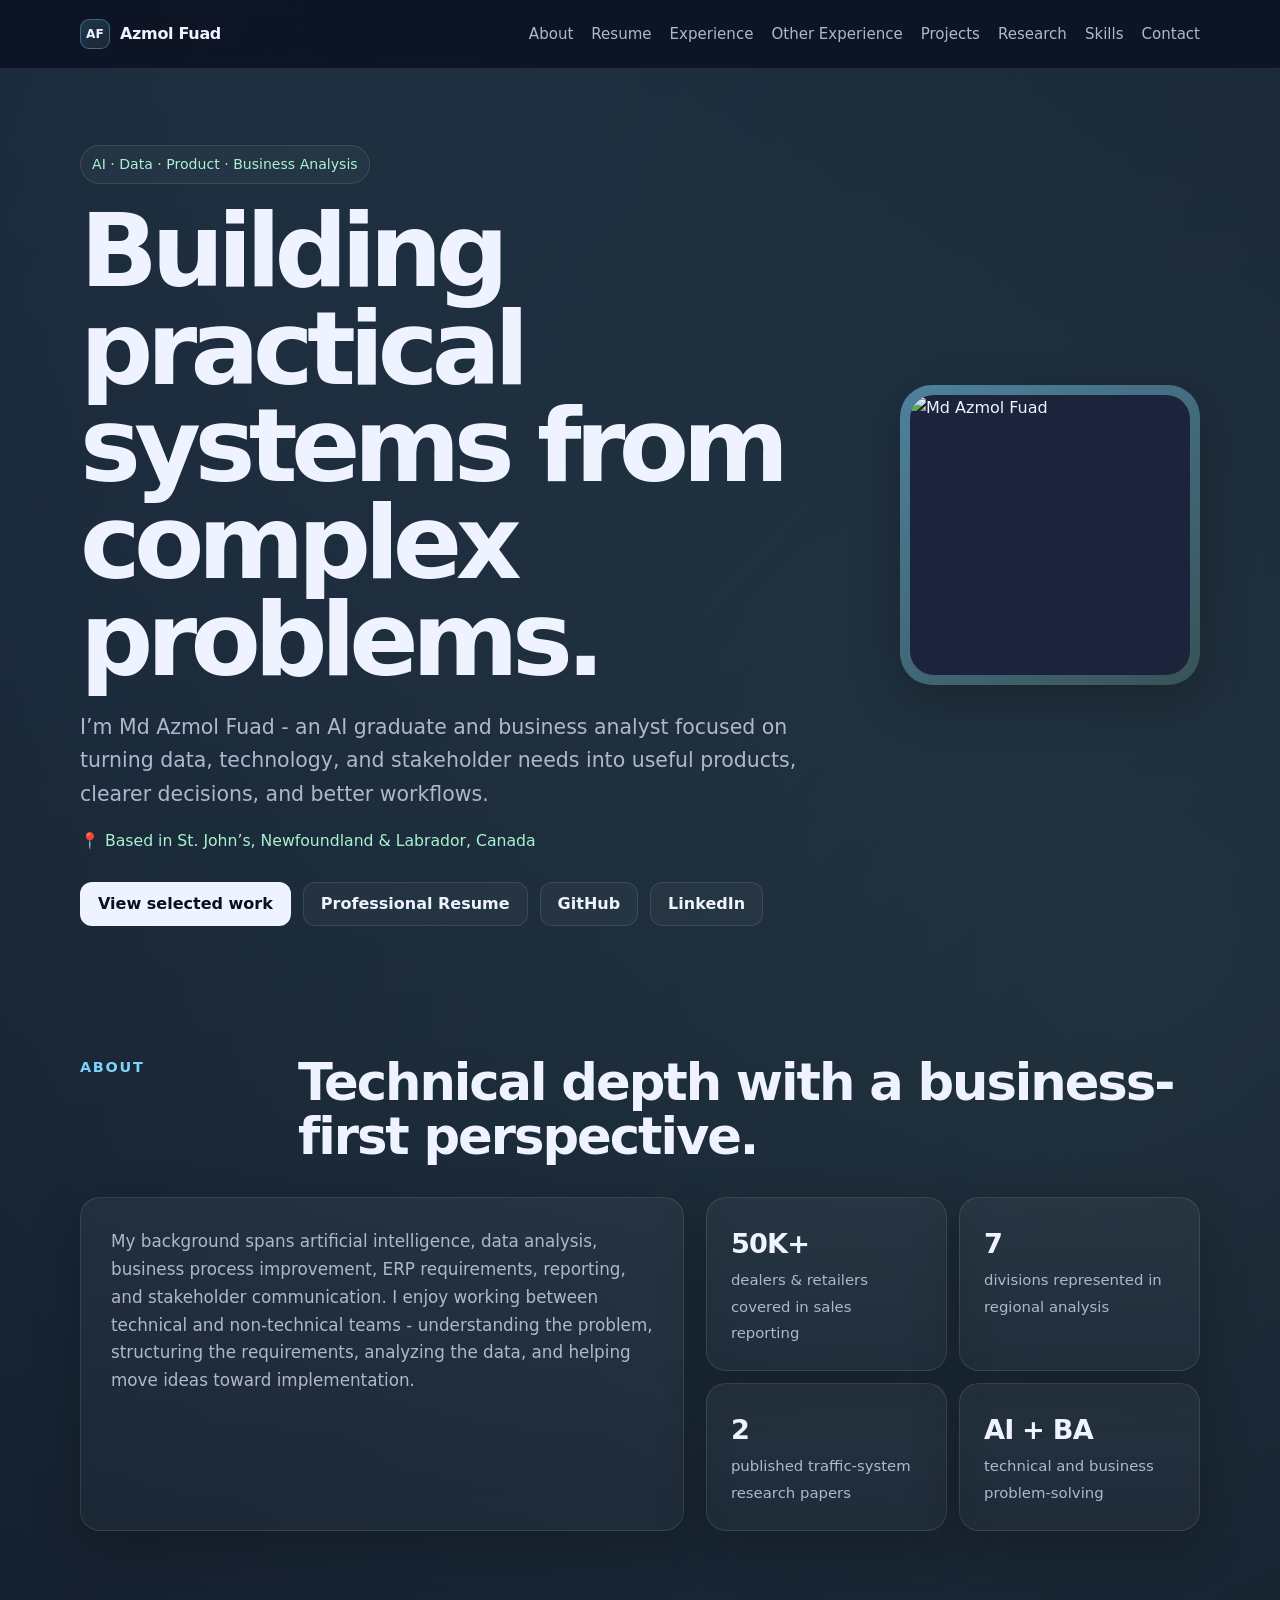
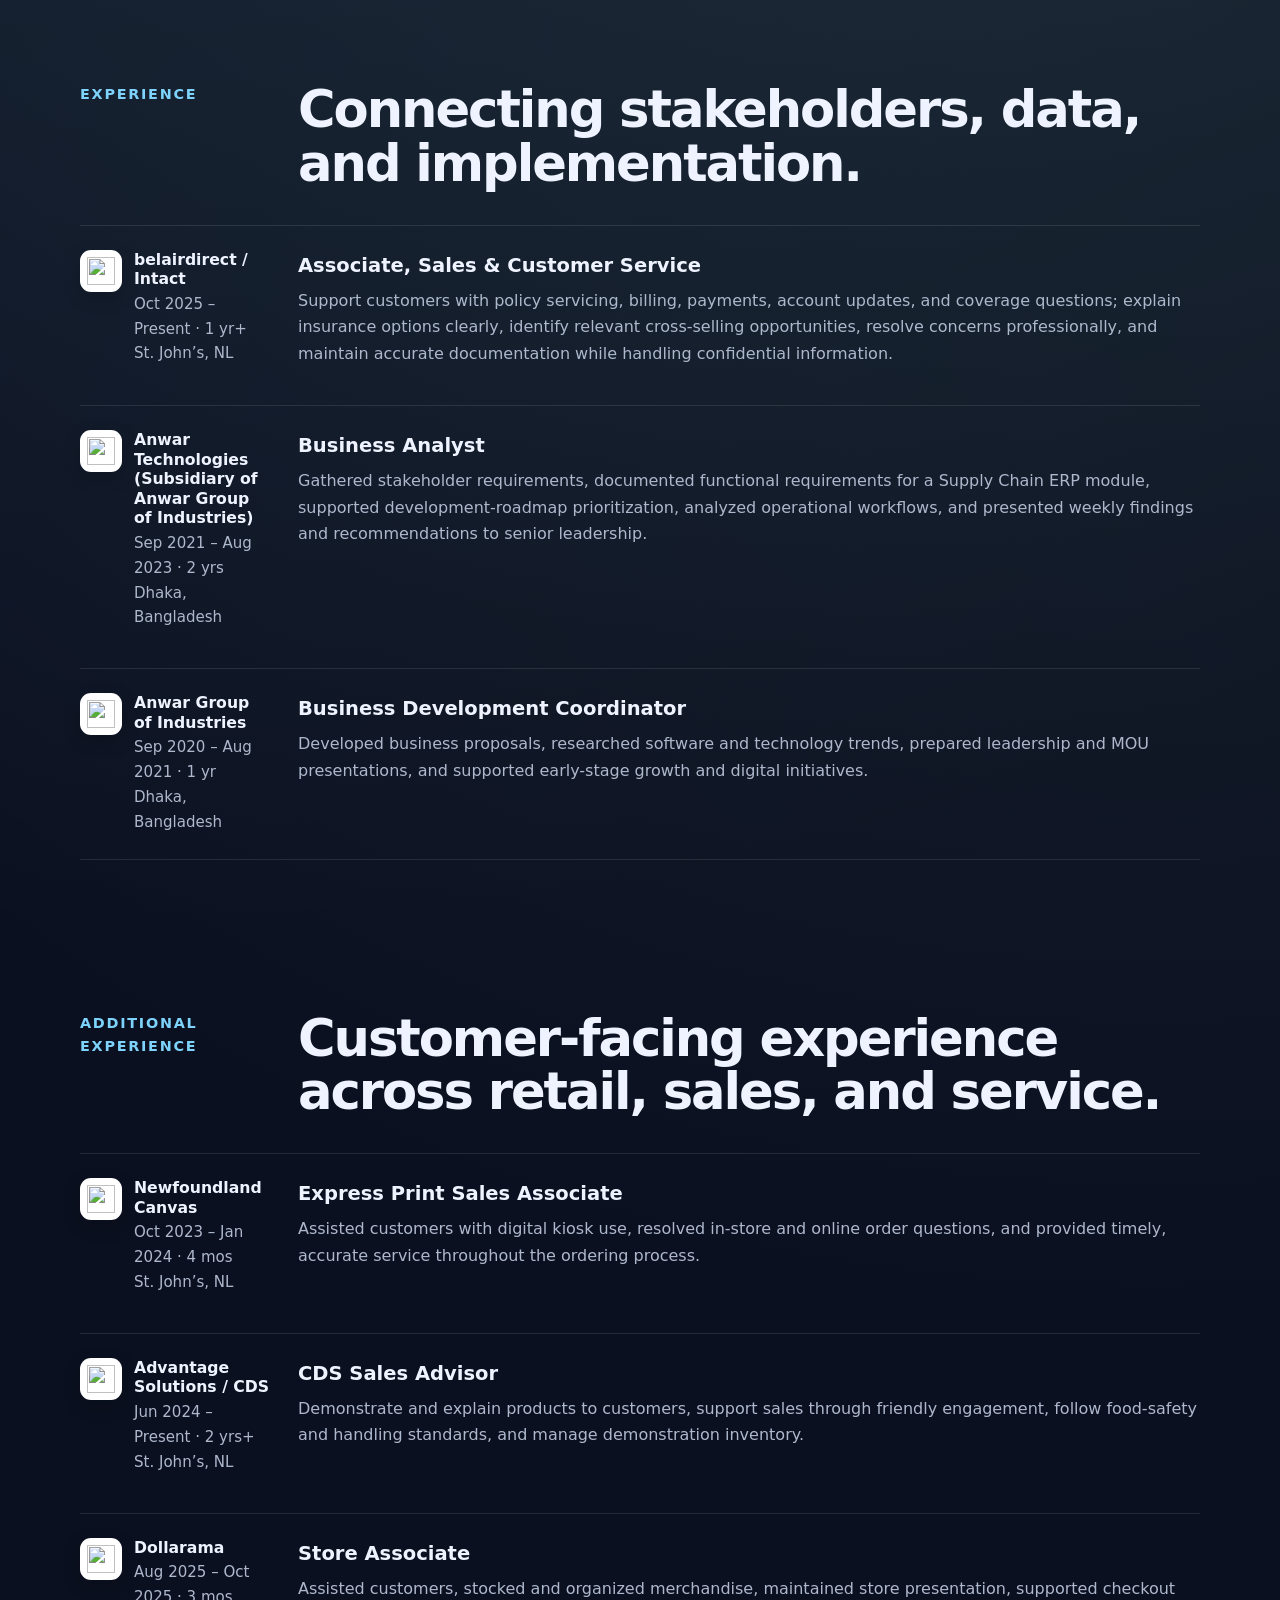
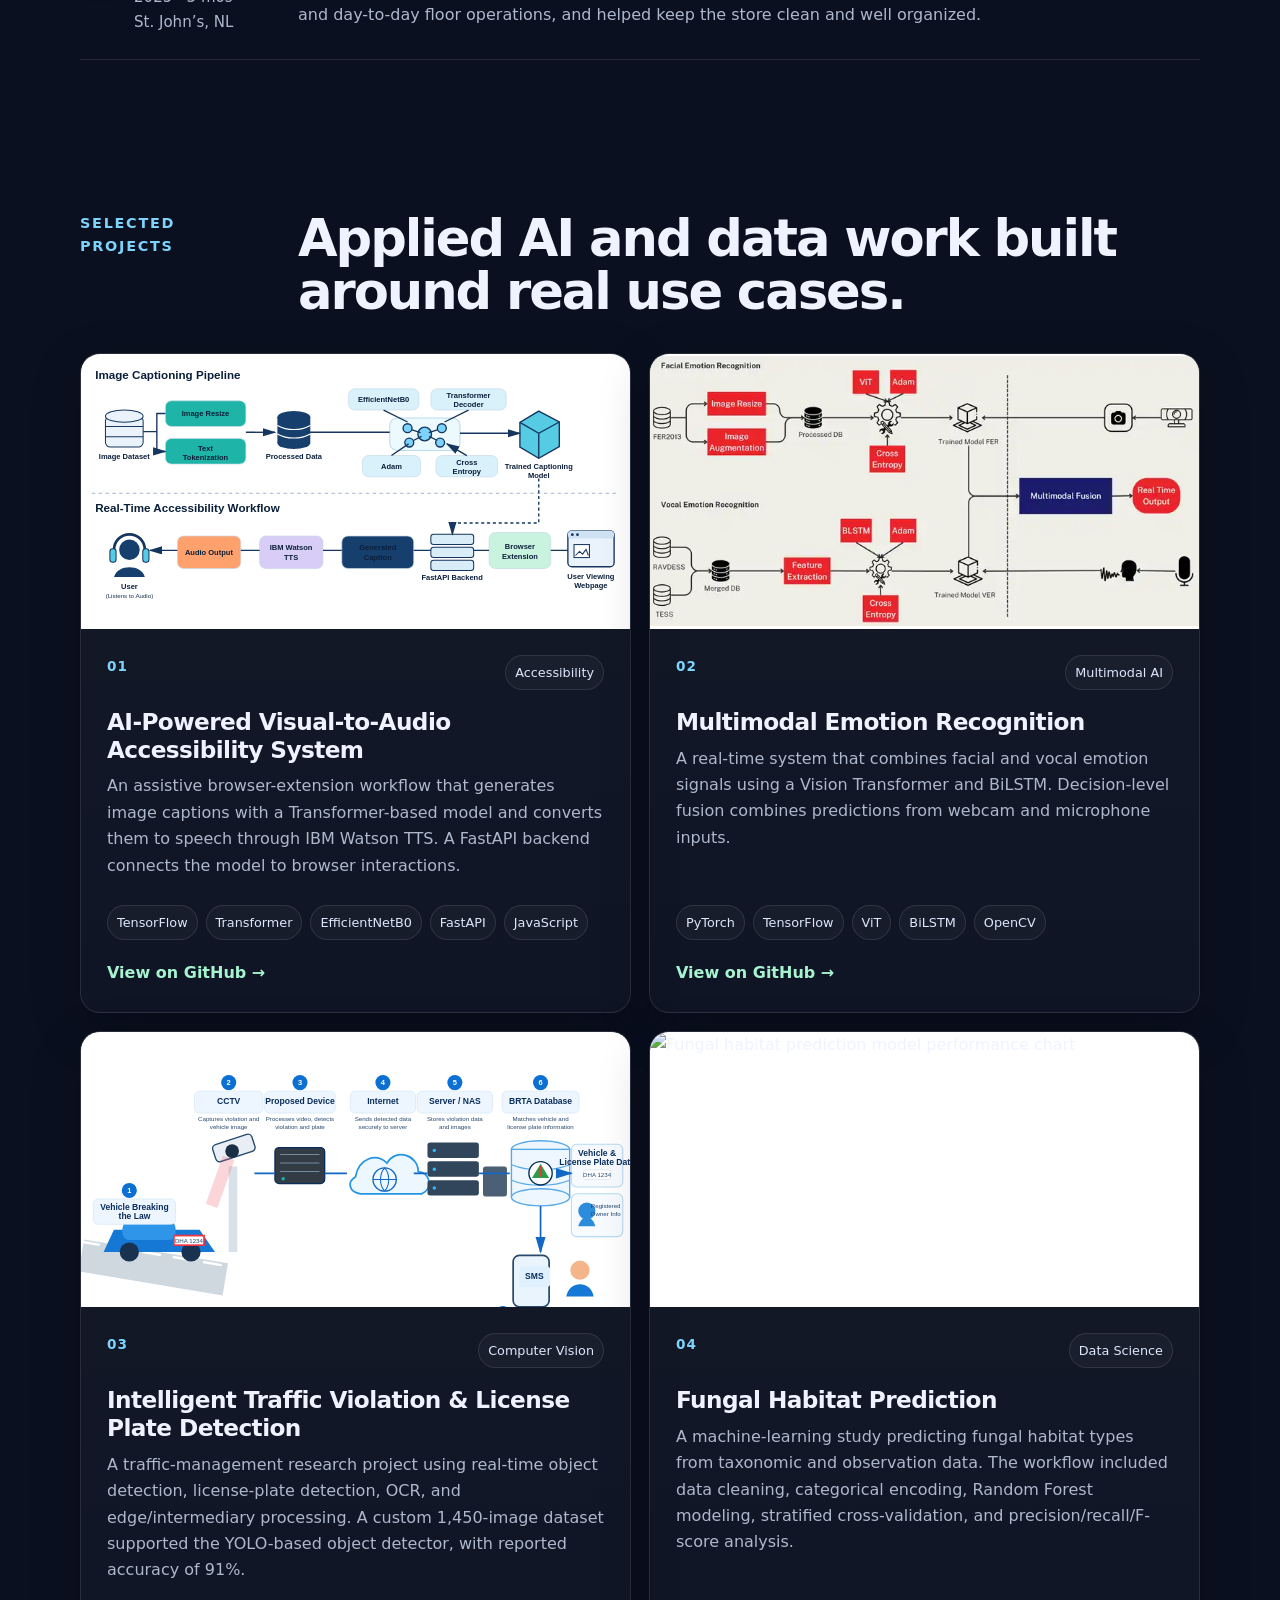
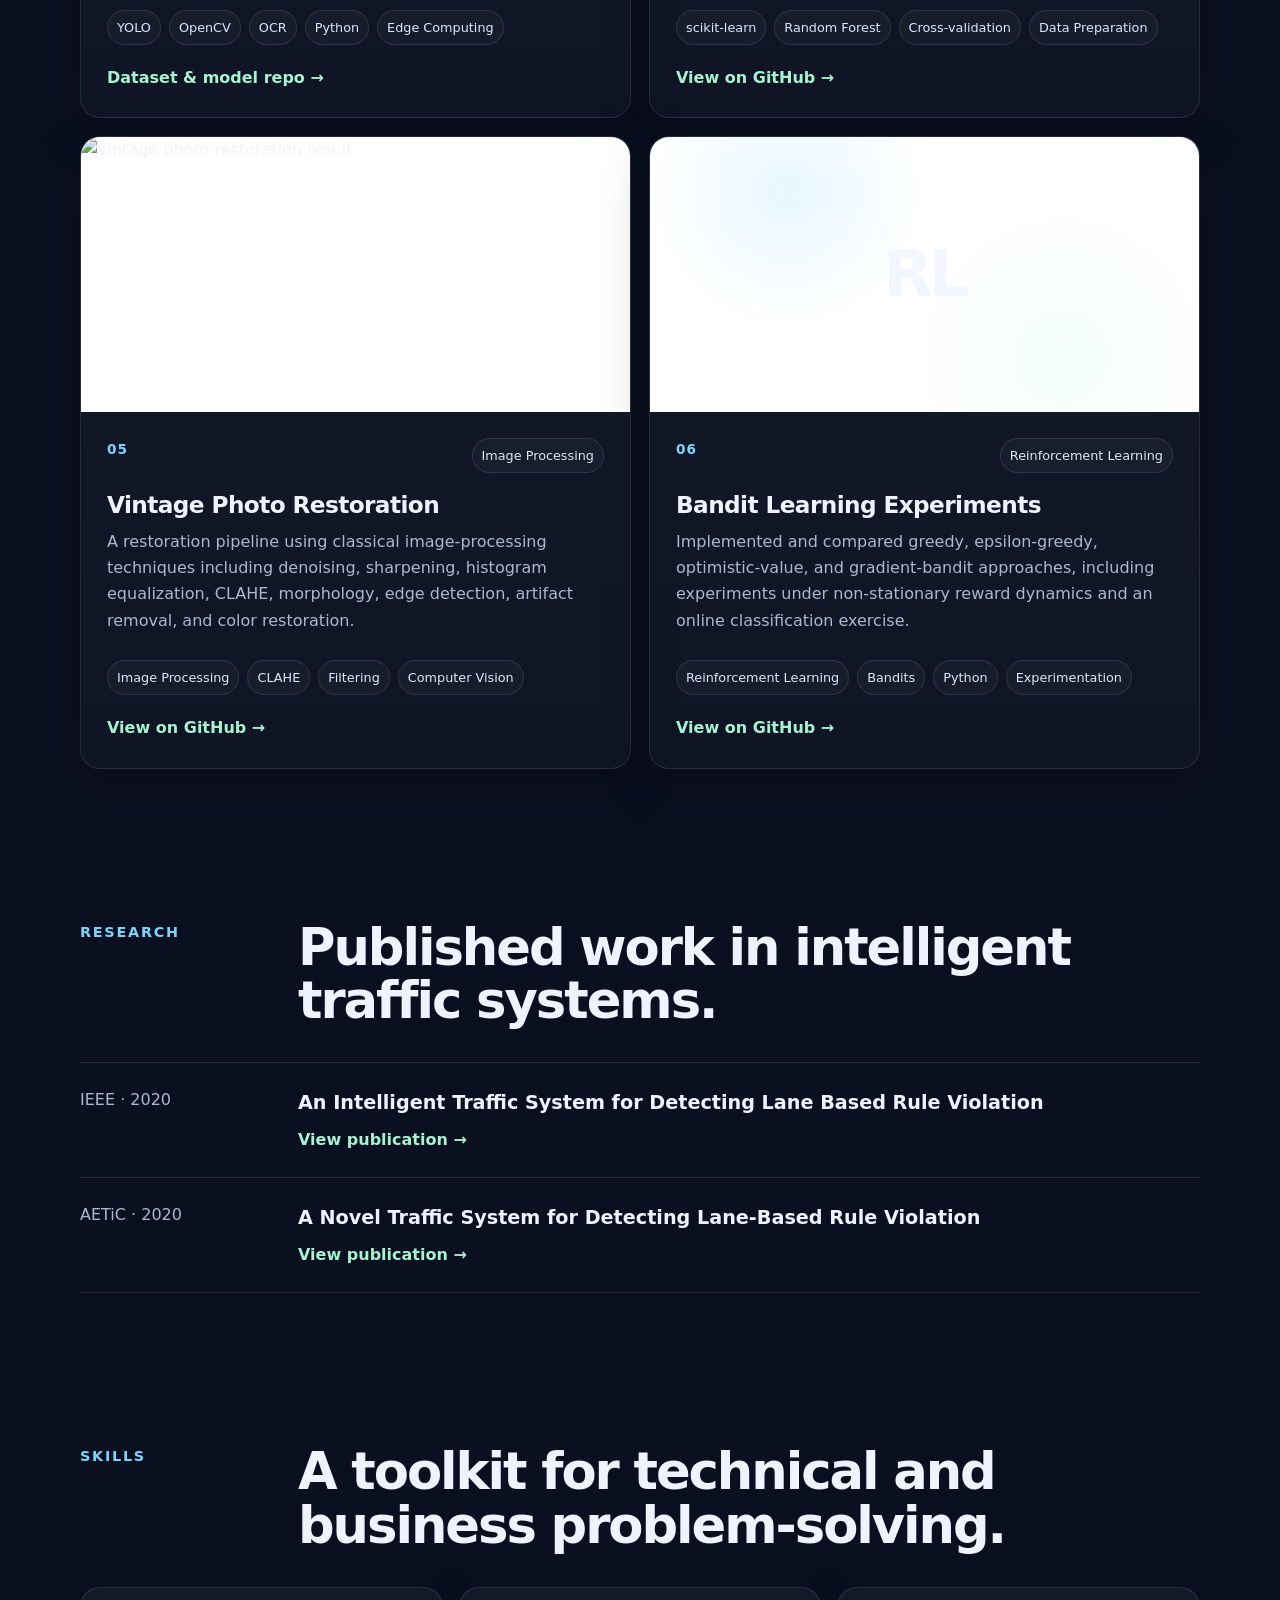
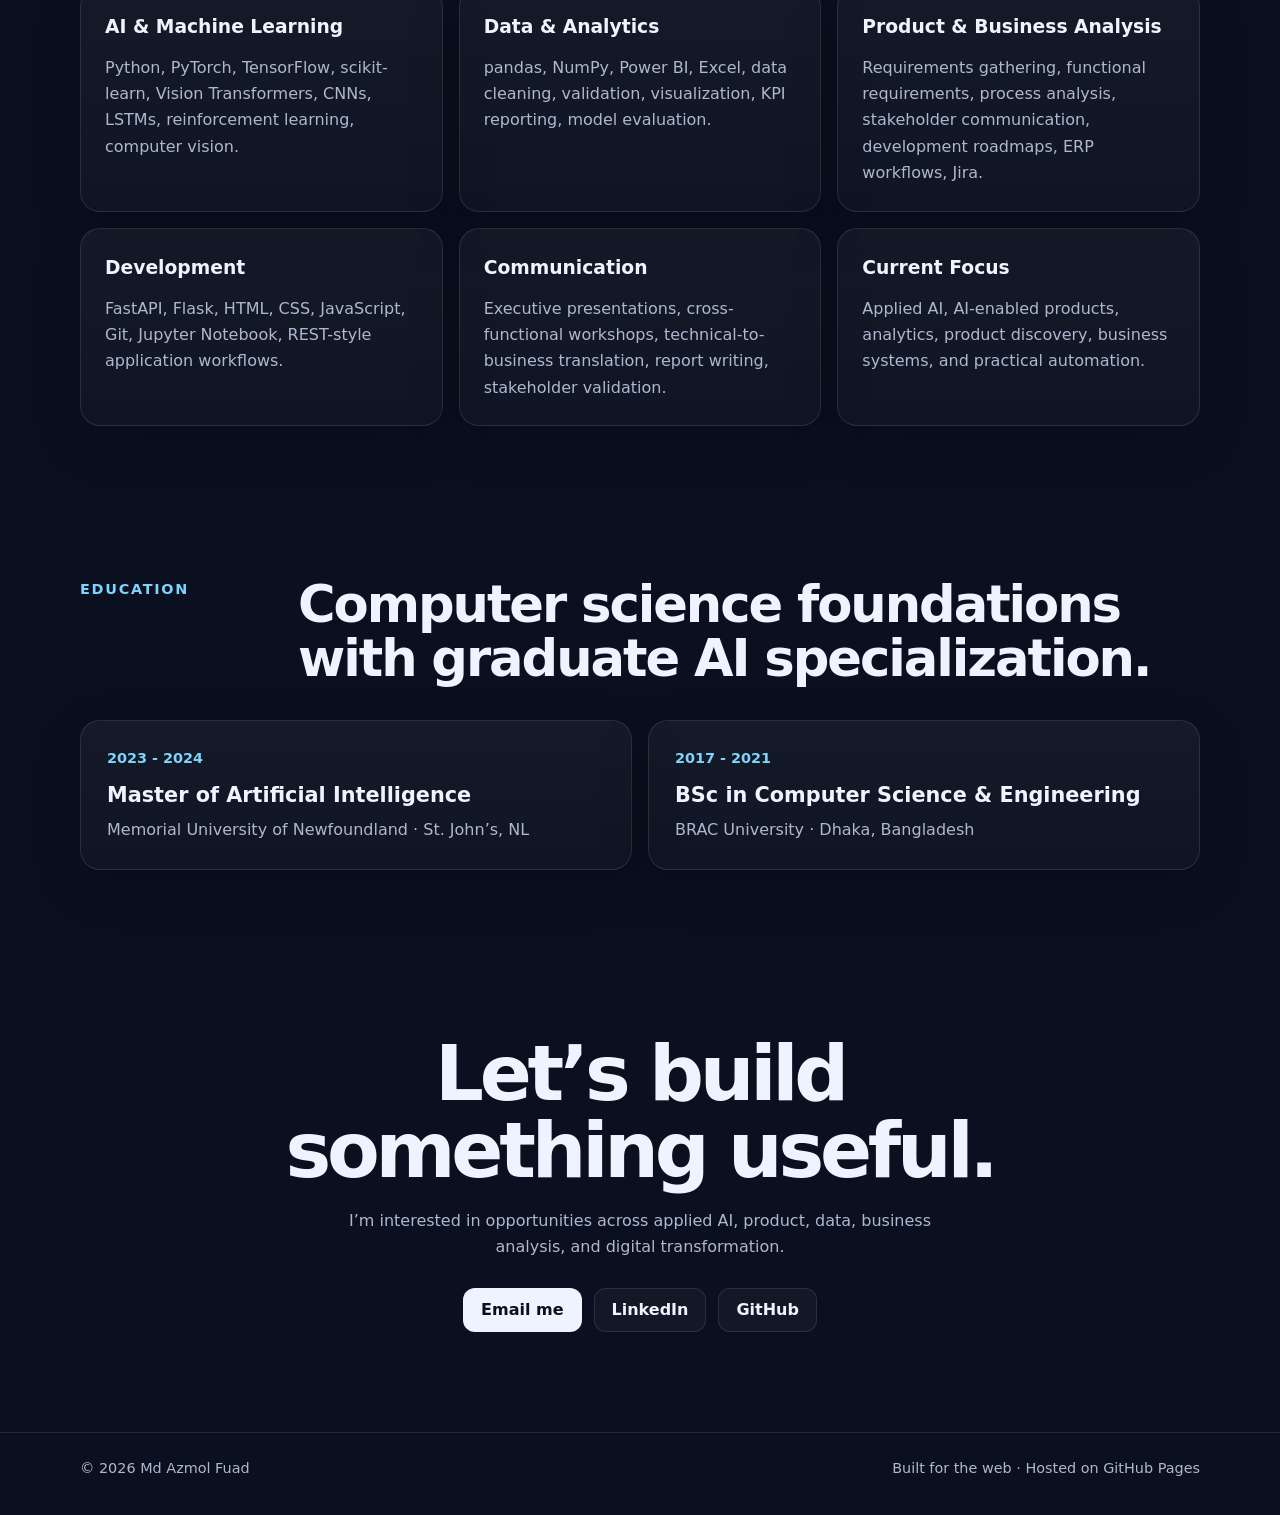
==== index.html @ 6fb88980 "Rename traffic monitoring project" ====
<!DOCTYPE html>
<html lang="en">
<head>
  <meta charset="UTF-8" />
  <meta name="viewport" content="width=device-width, initial-scale=1.0" />
  <meta name="description" content="Portfolio of Md Azmol Fuad - AI, data, product, and business analysis." />
  <meta name="theme-color" content="#0b1020" />
  <link rel="icon" href="favicon.svg" type="image/svg+xml" />
  <title>Md Azmol Fuad | AI, Data & Product</title>
  <style>
    :root {
      --bg: #0b1020;
      --panel: #11182b;
      --panel-2: #151f36;
      --text: #eef3ff;
      --muted: #aeb8cc;
      --line: rgba(255,255,255,.10);
      --accent: #7dd3fc;
      --accent-2: #a7f3d0;
      --max: 1120px;
      --radius: 20px;
      --shadow: 0 16px 50px rgba(0,0,0,.22);
    }

    * { box-sizing: border-box; }
    html { scroll-behavior: smooth; }
    body {
      margin: 0;
      font-family: Inter, ui-sans-serif, system-ui, -apple-system, BlinkMacSystemFont, "Segoe UI", sans-serif;
      background:
        radial-gradient(circle at 15% 0%, rgba(125,211,252,.12), transparent 32%),
        radial-gradient(circle at 90% 12%, rgba(167,243,208,.10), transparent 28%),
        var(--bg);
      color: var(--text);
      line-height: 1.65;
    }

    a { color: inherit; }
    .wrap { width: min(var(--max), calc(100% - 36px)); margin: 0 auto; }

    nav {
      position: sticky;
      top: 0;
      z-index: 20;
      backdrop-filter: blur(16px);
      background: rgba(11,16,32,.80);
      border-bottom: 1px solid var(--line);
    }
    .nav-inner {
      min-height: 68px;
      display: flex;
      align-items: center;
      justify-content: space-between;
      gap: 18px;
    }
    .brand { font-weight: 800; letter-spacing: -.02em; text-decoration: none; display:flex; align-items:center; gap:10px; }
    .brand-mark {
      width: 30px; height: 30px; border-radius: 9px; display:grid; place-items:center;
      border:1px solid rgba(125,211,252,.35);
      background: linear-gradient(145deg, rgba(125,211,252,.18), rgba(167,243,208,.08));
      font-size:.76rem; letter-spacing:.02em;
    }
    .nav-links { display: flex; flex-wrap: wrap; gap: 18px; }
    .nav-links a {
      text-decoration: none;
      color: var(--muted);
      font-size: .94rem;
    }
    .nav-links a:hover { color: var(--text); }

    .hero {
      min-height: 76vh;
      display: grid;
      grid-template-columns: 1.35fr .65fr;
      gap: 54px;
      align-items: center;
      padding: 76px 0 54px;
    }
    .eyebrow {
      display: inline-flex;
      padding: 7px 11px;
      border: 1px solid var(--line);
      background: rgba(255,255,255,.035);
      border-radius: 999px;
      color: var(--accent-2);
      font-size: .88rem;
      margin-bottom: 18px;
    }
    h1 {
      font-size: clamp(3rem, 8vw, 6.5rem);
      line-height: .95;
      letter-spacing: -.065em;
      margin: 0 0 22px;
      max-width: 860px;
    }
    .hero p {
      max-width: 720px;
      font-size: clamp(1.05rem, 2vw, 1.28rem);
      color: var(--muted);
      margin: 0 0 28px;
    }
    .actions { display: flex; flex-wrap: wrap; gap: 12px; }
    .btn {
      display: inline-flex;
      align-items: center;
      justify-content: center;
      min-height: 44px;
      padding: 0 17px;
      border-radius: 12px;
      border: 1px solid var(--line);
      text-decoration: none;
      font-weight: 700;
      transition: transform .15s ease, border-color .15s ease, background .15s ease;
    }
    .btn:hover { transform: translateY(-2px); border-color: rgba(125,211,252,.45); }
    .btn-primary { background: var(--text); color: #0b1020; }
    .btn-secondary { background: rgba(255,255,255,.035); }

    .portrait {
      justify-self: end;
      width: min(300px, 70vw);
      aspect-ratio: 1;
      border-radius: 32px;
      padding: 10px;
      background: linear-gradient(145deg, rgba(125,211,252,.5), rgba(167,243,208,.18));
      box-shadow: var(--shadow);
    }
    .portrait img {
      width: 100%;
      height: 100%;
      object-fit: cover;
      border-radius: 24px;
      display: block;
      background: #1b243b;
    }

    section { padding: 76px 0; }
    .section-head {
      display: grid;
      grid-template-columns: 190px 1fr;
      gap: 28px;
      margin-bottom: 34px;
      align-items: start;
    }
    .section-head .kicker {
      color: var(--accent);
      font-size: .9rem;
      font-weight: 800;
      text-transform: uppercase;
      letter-spacing: .12em;
    }
    .section-head h2 {
      margin: 0;
      font-size: clamp(2rem, 4vw, 3.4rem);
      line-height: 1.05;
      letter-spacing: -.04em;
    }

    .about-grid {
      display: grid;
      grid-template-columns: 1.1fr .9fr;
      gap: 22px;
    }
    .card {
      border: 1px solid var(--line);
      border-radius: var(--radius);
      background: linear-gradient(180deg, rgba(255,255,255,.045), rgba(255,255,255,.025));
      box-shadow: var(--shadow);
    }
    .about-card { padding: 30px; }
    .about-card p { margin: 0; color: var(--muted); font-size: 1.05rem; }

    .stats {
      display: grid;
      grid-template-columns: repeat(2, 1fr);
      gap: 12px;
    }
    .stat { padding: 24px; }
    .stat strong { display: block; font-size: 1.7rem; letter-spacing: -.03em; }
    .stat span { color: var(--muted); font-size: .93rem; }

    .experience { display: grid; gap: 14px; }
    .experience-item {
      display: grid;
      grid-template-columns: 190px 1fr;
      gap: 28px;
      padding: 24px 0;
      border-top: 1px solid var(--line);
    }
    .experience-item:last-child { border-bottom: 1px solid var(--line); }
    .experience-item .meta { color: var(--muted); font-size: .94rem; }
    .company-meta { display:flex; gap:12px; align-items:flex-start; }
    .company-logo {
      width:42px; height:42px; border-radius:11px; flex:0 0 42px;
      background:#fff; border:1px solid var(--line); display:grid; place-items:center;
      overflow:hidden; box-shadow:0 6px 18px rgba(0,0,0,.18);
    }
    .company-logo img { width:28px; height:28px; object-fit:contain; }
    .company-text strong { display:block; color:var(--text); font-size:.98rem; line-height:1.25; margin-bottom:3px; }
    .company-text span { display:block; }
    .experience-item h3 { margin: 0 0 6px; font-size: 1.22rem; }
    .experience-item p { margin: 0; color: var(--muted); }

    .projects {
      display: grid;
      grid-template-columns: repeat(2, minmax(0,1fr));
      gap: 18px;
    }
    .project {
      padding: 0;
      display: flex;
      flex-direction: column;
      min-height: 390px;
      overflow:hidden;
    }
    .project-body { padding:26px; display:flex; flex-direction:column; flex:1; }
    .project-media {
      aspect-ratio: 2 / 1;
      background: #fff;
      border-bottom: 0;
      overflow: hidden;
      display: grid;
      place-items: center;
    }
    .project-media img { width:100%; height:100%; object-fit:cover; display:block; }
    .project-media.contain img { object-fit:contain; padding:0; background:transparent; }
    .project-media.icon img { width:92px; height:92px; object-fit:contain; }
    .project-placeholder {
      width:100%; height:100%; display:grid; place-items:center;
      font-weight:900; font-size:clamp(2rem,5vw,4rem); letter-spacing:-.06em;
      color:rgba(238,243,255,.72);
      background:
        radial-gradient(circle at 25% 20%, rgba(125,211,252,.18), transparent 30%),
        radial-gradient(circle at 75% 80%, rgba(167,243,208,.14), transparent 34%);
    }
    .project-top { display: flex; justify-content: space-between; gap: 12px; align-items: flex-start; }
    .project .num { color: var(--accent); font-weight: 800; font-size: .85rem; letter-spacing: .08em; }
    .project h3 { margin: 18px 0 10px; font-size: 1.45rem; line-height: 1.2; letter-spacing: -.025em; }
    .project p { margin: 0 0 18px; color: var(--muted); }
    .tags { display: flex; flex-wrap: wrap; gap: 8px; margin-top: auto; padding-top: 8px; }
    .tag {
      padding: 6px 9px;
      border-radius: 999px;
      border: 1px solid var(--line);
      color: #dce7fb;
      font-size: .8rem;
      background: rgba(255,255,255,.03);
    }
    .project-links { display: flex; gap: 14px; margin-top: 20px; }
    .project-links a { color: var(--accent-2); font-weight: 700; text-decoration: none; }

    .publication {
      padding: 24px 0;
      border-top: 1px solid var(--line);
      display: grid;
      grid-template-columns: 190px 1fr;
      gap: 28px;
    }
    .publication:last-child { border-bottom: 1px solid var(--line); }
    .publication .meta { color: var(--muted); }
    .publication h3 { margin: 0 0 8px; font-size: 1.2rem; }
    .publication a { color: var(--accent-2); text-decoration: none; font-weight: 700; }

    .skills-grid {
      display: grid;
      grid-template-columns: repeat(3, minmax(0, 1fr));
      gap: 16px;
    }
    .skill-card { padding: 24px; }
    .skill-card h3 { margin: 0 0 12px; }
    .skill-card p { margin: 0; color: var(--muted); }

    .education-grid {
      display: grid;
      grid-template-columns: repeat(2, minmax(0,1fr));
      gap: 16px;
    }
    .education-card { padding: 26px; }
    .education-card .year { color: var(--accent); font-size: .9rem; font-weight: 800; }
    .education-card h3 { margin: 8px 0 4px; font-size: 1.3rem; }
    .education-card p { margin: 0; color: var(--muted); }

    .contact {
      text-align: center;
      padding: 90px 0 100px;
    }
    .contact h2 {
      max-width: 820px;
      margin: 0 auto 18px;
      font-size: clamp(2.3rem, 6vw, 5.2rem);
      line-height: 1;
      letter-spacing: -.055em;
    }
    .contact p { color: var(--muted); max-width: 620px; margin: 0 auto 28px; }

    footer {
      border-top: 1px solid var(--line);
      padding: 24px 0 34px;
      color: var(--muted);
      font-size: .9rem;
    }
    .footer-inner { display: flex; justify-content: space-between; gap: 18px; flex-wrap: wrap; }

    @media (max-width: 820px) {
      .nav-links { display: none; }
      .hero { grid-template-columns: 1fr; min-height: auto; padding-top: 60px; }
      .portrait { justify-self: start; width: 190px; order: -1; }
      .section-head, .experience-item, .publication { grid-template-columns: 1fr; gap: 9px; }
      .about-grid, .projects, .skills-grid, .education-grid { grid-template-columns: 1fr; }
      section { padding: 58px 0; }
      h1 { font-size: clamp(3.1rem, 17vw, 5rem); }
    }
  </style>
</head>
<body>
  <nav>
    <div class="wrap nav-inner">
      <a class="brand" href="#top"><span class="brand-mark">AF</span><span>Azmol Fuad</span></a>
      <div class="nav-links">
        <a href="#about">About</a>
        <a href="resume.html">Resume</a>
        <a href="#experience">Experience</a>
        <a href="#additional-experience">Other Experience</a>
        <a href="#projects">Projects</a>
        <a href="#research">Research</a>
        <a href="#skills">Skills</a>
        <a href="#contact">Contact</a>
      </div>
    </div>
  </nav>

  <main id="top">
    <header class="wrap hero">
      <div>
        <span class="eyebrow">AI · Data · Product · Business Analysis</span>
        <h1>Building practical systems from complex problems.</h1>
        <p>
          I’m Md Azmol Fuad - an AI graduate and business analyst focused on turning data,
          technology, and stakeholder needs into useful products, clearer decisions, and better workflows.
        </p>
        <p style="font-size:.98rem; margin-top:-12px; color:var(--accent-2);">📍 Based in St. John’s, Newfoundland &amp; Labrador, Canada</p>
        <div class="actions">
          <a class="btn btn-primary" href="#projects">View selected work</a>
          <a class="btn btn-secondary" href="resume.html">Professional Resume</a>
          <a class="btn btn-secondary" href="https://github.com/AzmolFK" target="_blank" rel="noreferrer">GitHub</a>
          <a class="btn btn-secondary" href="https://www.linkedin.com/in/md-azmol-fuad-907284155/" target="_blank" rel="noreferrer">LinkedIn</a>
        </div>
      </div>
      <div class="portrait">
        <img src="https://avatars.githubusercontent.com/u/29809589?v=4" alt="Md Azmol Fuad" />
      </div>
    </header>

    <section id="about">
      <div class="wrap">
        <div class="section-head">
          <div class="kicker">About</div>
          <h2>Technical depth with a business-first perspective.</h2>
        </div>
        <div class="about-grid">
          <div class="card about-card">
            <p>
              My background spans artificial intelligence, data analysis, business process improvement,
              ERP requirements, reporting, and stakeholder communication. I enjoy working between technical
              and non-technical teams - understanding the problem, structuring the requirements, analyzing
              the data, and helping move ideas toward implementation.
            </p>
          </div>
          <div class="stats">
            <div class="card stat"><strong>50K+</strong><span>dealers & retailers covered in sales reporting</span></div>
            <div class="card stat"><strong>7</strong><span>divisions represented in regional analysis</span></div>
            <div class="card stat"><strong>2</strong><span>published traffic-system research papers</span></div>
            <div class="card stat"><strong>AI + BA</strong><span>technical and business problem-solving</span></div>
          </div>
        </div>
      </div>
    </section>

    <section id="experience">
      <div class="wrap">
        <div class="section-head">
          <div class="kicker">Experience</div>
          <h2>Connecting stakeholders, data, and implementation.</h2>
        </div>
        <div class="experience">
          <article class="experience-item">
            <div class="meta company-meta">
              <span class="company-logo"><img src="https://www.google.com/s2/favicons?domain=belairdirect.com&sz=128" alt="" /></span>
              <span class="company-text"><strong>belairdirect / Intact</strong><span>Oct 2025 – Present · 1 yr+</span><span>St. John’s, NL</span></span>
            </div>
            <div>
              <h3>Associate, Sales & Customer Service</h3>
              <p>Support customers with policy servicing, billing, payments, account updates, and coverage questions; explain insurance options clearly, identify relevant cross-selling opportunities, resolve concerns professionally, and maintain accurate documentation while handling confidential information.</p>
            </div>
          </article>
          <article class="experience-item">
            <div class="meta company-meta">
              <span class="company-logo"><img src="https://www.google.com/s2/favicons?domain=anwargroup.com&sz=128" alt="" /></span>
              <span class="company-text"><strong>Anwar Technologies (Subsidiary of Anwar Group of Industries)</strong><span>Sep 2021 – Aug 2023 · 2 yrs</span><span>Dhaka, Bangladesh</span></span>
            </div>
            <div>
              <h3>Business Analyst</h3>
              <p>Gathered stakeholder requirements, documented functional requirements for a Supply Chain ERP module, supported development-roadmap prioritization, analyzed operational workflows, and presented weekly findings and recommendations to senior leadership.</p>
            </div>
          </article>
          <article class="experience-item">
            <div class="meta company-meta">
              <span class="company-logo"><img src="https://www.google.com/s2/favicons?domain=anwargroup.com&sz=128" alt="" /></span>
              <span class="company-text"><strong>Anwar Group of Industries</strong><span>Sep 2020 – Aug 2021 · 1 yr</span><span>Dhaka, Bangladesh</span></span>
            </div>
            <div>
              <h3>Business Development Coordinator</h3>
              <p>Developed business proposals, researched software and technology trends, prepared leadership and MOU presentations, and supported early-stage growth and digital initiatives.</p>
            </div>
          </article>
        </div>
      </div>
    </section>

    <section id="additional-experience">
      <div class="wrap">
        <div class="section-head">
          <div class="kicker">Additional Experience</div>
          <h2>Customer-facing experience across retail, sales, and service.</h2>
        </div>
        <div class="experience">
          <article class="experience-item">
            <div class="meta company-meta">
              <span class="company-logo"><img src="https://www.google.com/s2/favicons?domain=newfoundlandcanvas.com&sz=128" alt="" /></span>
              <span class="company-text"><strong>Newfoundland Canvas</strong><span>Oct 2023 – Jan 2024 · 4 mos</span><span>St. John’s, NL</span></span>
            </div>
            <div>
              <h3>Express Print Sales Associate</h3>
              <p>Assisted customers with digital kiosk use, resolved in-store and online order questions, and provided timely, accurate service throughout the ordering process.</p>
            </div>
          </article>
          <article class="experience-item">
            <div class="meta company-meta">
              <span class="company-logo"><img src="https://www.google.com/s2/favicons?domain=clubdemo.com&sz=128" alt="" /></span>
              <span class="company-text"><strong>Advantage Solutions / CDS</strong><span>Jun 2024 – Present · 2 yrs+</span><span>St. John’s, NL</span></span>
            </div>
            <div>
              <h3>CDS Sales Advisor</h3>
              <p>Demonstrate and explain products to customers, support sales through friendly engagement, follow food-safety and handling standards, and manage demonstration inventory.</p>
            </div>
          </article>
          <article class="experience-item">
            <div class="meta company-meta">
              <span class="company-logo"><img src="https://www.google.com/s2/favicons?domain=dollarama.com&sz=128" alt="" /></span>
              <span class="company-text"><strong>Dollarama</strong><span>Aug 2025 – Oct 2025 · 3 mos</span><span>St. John’s, NL</span></span>
            </div>
            <div>
              <h3>Store Associate</h3>
              <p>Assisted customers, stocked and organized merchandise, maintained store presentation, supported checkout and day-to-day floor operations, and helped keep the store clean and well organized.</p>
            </div>
          </article>
        </div>
      </div>
    </section>

    <section id="projects">
      <div class="wrap">
        <div class="section-head">
          <div class="kicker">Selected Projects</div>
          <h2>Applied AI and data work built around real use cases.</h2>
        </div>
        <div class="projects">
          <article class="card project">
            <div class="project-media contain"><img src="assets/visual-audio-accessibility.svg" alt="AI-powered visual-to-audio accessibility system architecture" /></div>
            <div class="project-body">
              <div class="project-top"><span class="num">01</span><span class="tag">Accessibility</span></div>
              <h3>AI-Powered Visual-to-Audio Accessibility System</h3>
              <p>An assistive browser-extension workflow that generates image captions with a Transformer-based model and converts them to speech through IBM Watson TTS. A FastAPI backend connects the model to browser interactions.</p>
              <div class="tags"><span class="tag">TensorFlow</span><span class="tag">Transformer</span><span class="tag">EfficientNetB0</span><span class="tag">FastAPI</span><span class="tag">JavaScript</span></div>
              <div class="project-links"><a href="https://github.com/AzmolFK/AI-Accessibility-Extension-For-Visually-Impaired-Users" target="_blank" rel="noreferrer">View on GitHub →</a></div>
            </div>
          </article>

          <article class="card project">
            <div class="project-media contain"><img src="[data-uri]" alt="Multimodal emotion recognition system architecture" /></div>
            <div class="project-body">
              <div class="project-top"><span class="num">02</span><span class="tag">Multimodal AI</span></div>
              <h3>Multimodal Emotion Recognition</h3>
              <p>A real-time system that combines facial and vocal emotion signals using a Vision Transformer and BiLSTM. Decision-level fusion combines predictions from webcam and microphone inputs.</p>
              <div class="tags"><span class="tag">PyTorch</span><span class="tag">TensorFlow</span><span class="tag">ViT</span><span class="tag">BiLSTM</span><span class="tag">OpenCV</span></div>
              <div class="project-links"><a href="https://github.com/AzmolFK/Multimodal-Emotion-Recognition-System" target="_blank" rel="noreferrer">View on GitHub →</a></div>
            </div>
          </article>

          <article class="card project">
            <div class="project-media contain"><img src="assets/lane-rule-violation.svg" alt="Lane rule violation detection workflow" /></div>
            <div class="project-body">
              <div class="project-top"><span class="num">03</span><span class="tag">Computer Vision</span></div>
              <h3>Intelligent Traffic Violation & License Plate Detection</h3>
              <p>A traffic-management research project using real-time object detection, license-plate detection, OCR, and edge/intermediary processing. A custom 1,450-image dataset supported the YOLO-based object detector, with reported accuracy of 91%.</p>
              <div class="tags"><span class="tag">YOLO</span><span class="tag">OpenCV</span><span class="tag">OCR</span><span class="tag">Python</span><span class="tag">Edge Computing</span></div>
              <div class="project-links"><a href="https://github.com/AzmolFK/YOLO-Bngla-License-Plate-Object-Detection" target="_blank" rel="noreferrer">Dataset & model repo →</a></div>
            </div>
          </article>

          <article class="card project">
            <div class="project-media contain"><img src="https://github.com/user-attachments/assets/fff98966-dc97-4e5c-b361-fc41f1376d30" alt="Fungal habitat prediction model performance chart" /></div>
            <div class="project-body">
              <div class="project-top"><span class="num">04</span><span class="tag">Data Science</span></div>
              <h3>Fungal Habitat Prediction</h3>
              <p>A machine-learning study predicting fungal habitat types from taxonomic and observation data. The workflow included data cleaning, categorical encoding, Random Forest modeling, stratified cross-validation, and precision/recall/F-score analysis.</p>
              <div class="tags"><span class="tag">scikit-learn</span><span class="tag">Random Forest</span><span class="tag">Cross-validation</span><span class="tag">Data Preparation</span></div>
              <div class="project-links"><a href="https://github.com/AzmolFK/Predicting-Fungal-Habitat-Types-Using-Taxonomic-Classification-and-Observation-Data" target="_blank" rel="noreferrer">View on GitHub →</a></div>
            </div>
          </article>

          <article class="card project">
            <div class="project-media"><img src="https://raw.githubusercontent.com/AzmolFK/Vintage-Photo-Restoration-Using-Traditional-Image-Processing-Techniques/main/Result.png" alt="Vintage photo restoration result" /></div>
            <div class="project-body">
              <div class="project-top"><span class="num">05</span><span class="tag">Image Processing</span></div>
              <h3>Vintage Photo Restoration</h3>
              <p>A restoration pipeline using classical image-processing techniques including denoising, sharpening, histogram equalization, CLAHE, morphology, edge detection, artifact removal, and color restoration.</p>
              <div class="tags"><span class="tag">Image Processing</span><span class="tag">CLAHE</span><span class="tag">Filtering</span><span class="tag">Computer Vision</span></div>
              <div class="project-links"><a href="https://github.com/AzmolFK/Vintage-Photo-Restoration-Using-Traditional-Image-Processing-Techniques" target="_blank" rel="noreferrer">View on GitHub →</a></div>
            </div>
          </article>

          <article class="card project">
            <div class="project-media"><div class="project-placeholder">RL</div></div>
            <div class="project-body">
              <div class="project-top"><span class="num">06</span><span class="tag">Reinforcement Learning</span></div>
              <h3>Bandit Learning Experiments</h3>
              <p>Implemented and compared greedy, epsilon-greedy, optimistic-value, and gradient-bandit approaches, including experiments under non-stationary reward dynamics and an online classification exercise.</p>
              <div class="tags"><span class="tag">Reinforcement Learning</span><span class="tag">Bandits</span><span class="tag">Python</span><span class="tag">Experimentation</span></div>
              <div class="project-links"><a href="https://github.com/AzmolFK/Reinforcement-Learning-Experiment-With-Simple-Bandit-Learning-Algorithms" target="_blank" rel="noreferrer">View on GitHub →</a></div>
            </div>
          </article>
        </div>
      </div>
    </section>

    <section id="research">
      <div class="wrap">
        <div class="section-head">
          <div class="kicker">Research</div>
          <h2>Published work in intelligent traffic systems.</h2>
        </div>
        <article class="publication">
          <div class="meta">IEEE · 2020</div>
          <div>
            <h3>An Intelligent Traffic System for Detecting Lane Based Rule Violation</h3>
            <a href="https://doi.org/10.1109/AECT47998.2020.9194163" target="_blank" rel="noreferrer">View publication →</a>
          </div>
        </article>
        <article class="publication">
          <div class="meta">AETiC · 2020</div>
          <div>
            <h3>A Novel Traffic System for Detecting Lane-Based Rule Violation</h3>
            <a href="https://papers.ssrn.com/sol3/papers.cfm?abstract_id=3761155" target="_blank" rel="noreferrer">View publication →</a>
          </div>
        </article>
      </div>
    </section>

    <section id="skills">
      <div class="wrap">
        <div class="section-head">
          <div class="kicker">Skills</div>
          <h2>A toolkit for technical and business problem-solving.</h2>
        </div>
        <div class="skills-grid">
          <div class="card skill-card">
            <h3>AI & Machine Learning</h3>
            <p>Python, PyTorch, TensorFlow, scikit-learn, Vision Transformers, CNNs, LSTMs, reinforcement learning, computer vision.</p>
          </div>
          <div class="card skill-card">
            <h3>Data & Analytics</h3>
            <p>pandas, NumPy, Power BI, Excel, data cleaning, validation, visualization, KPI reporting, model evaluation.</p>
          </div>
          <div class="card skill-card">
            <h3>Product & Business Analysis</h3>
            <p>Requirements gathering, functional requirements, process analysis, stakeholder communication, development roadmaps, ERP workflows, Jira.</p>
          </div>
          <div class="card skill-card">
            <h3>Development</h3>
            <p>FastAPI, Flask, HTML, CSS, JavaScript, Git, Jupyter Notebook, REST-style application workflows.</p>
          </div>
          <div class="card skill-card">
            <h3>Communication</h3>
            <p>Executive presentations, cross-functional workshops, technical-to-business translation, report writing, stakeholder validation.</p>
          </div>
          <div class="card skill-card">
            <h3>Current Focus</h3>
            <p>Applied AI, AI-enabled products, analytics, product discovery, business systems, and practical automation.</p>
          </div>
        </div>
      </div>
    </section>

    <section id="education">
      <div class="wrap">
        <div class="section-head">
          <div class="kicker">Education</div>
          <h2>Computer science foundations with graduate AI specialization.</h2>
        </div>
        <div class="education-grid">
          <div class="card education-card">
            <div class="year">2023 - 2024</div>
            <h3>Master of Artificial Intelligence</h3>
            <p>Memorial University of Newfoundland · St. John’s, NL</p>
          </div>
          <div class="card education-card">
            <div class="year">2017 - 2021</div>
            <h3>BSc in Computer Science & Engineering</h3>
            <p>BRAC University · Dhaka, Bangladesh</p>
          </div>
        </div>
      </div>
    </section>

    <section class="contact" id="contact">
      <div class="wrap">
        <h2>Let’s build something useful.</h2>
        <p>
          I’m interested in opportunities across applied AI, product, data, business analysis,
          and digital transformation.
        </p>
        <div class="actions" style="justify-content:center;">
          <a class="btn btn-primary" href="mailto:azmol14@gmail.com">Email me</a>
          <a class="btn btn-secondary" href="https://www.linkedin.com/in/md-azmol-fuad-907284155/" target="_blank" rel="noreferrer">LinkedIn</a>
          <a class="btn btn-secondary" href="https://github.com/AzmolFK" target="_blank" rel="noreferrer">GitHub</a>
        </div>
      </div>
    </section>
  </main>

  <footer>
    <div class="wrap footer-inner">
      <span>© <span id="year"></span> Md Azmol Fuad</span>
      <span>Built for the web · Hosted on GitHub Pages</span>
    </div>
  </footer>

  <script>
    document.getElementById('year').textContent = new Date().getFullYear();
  </script>
</body>
</html>
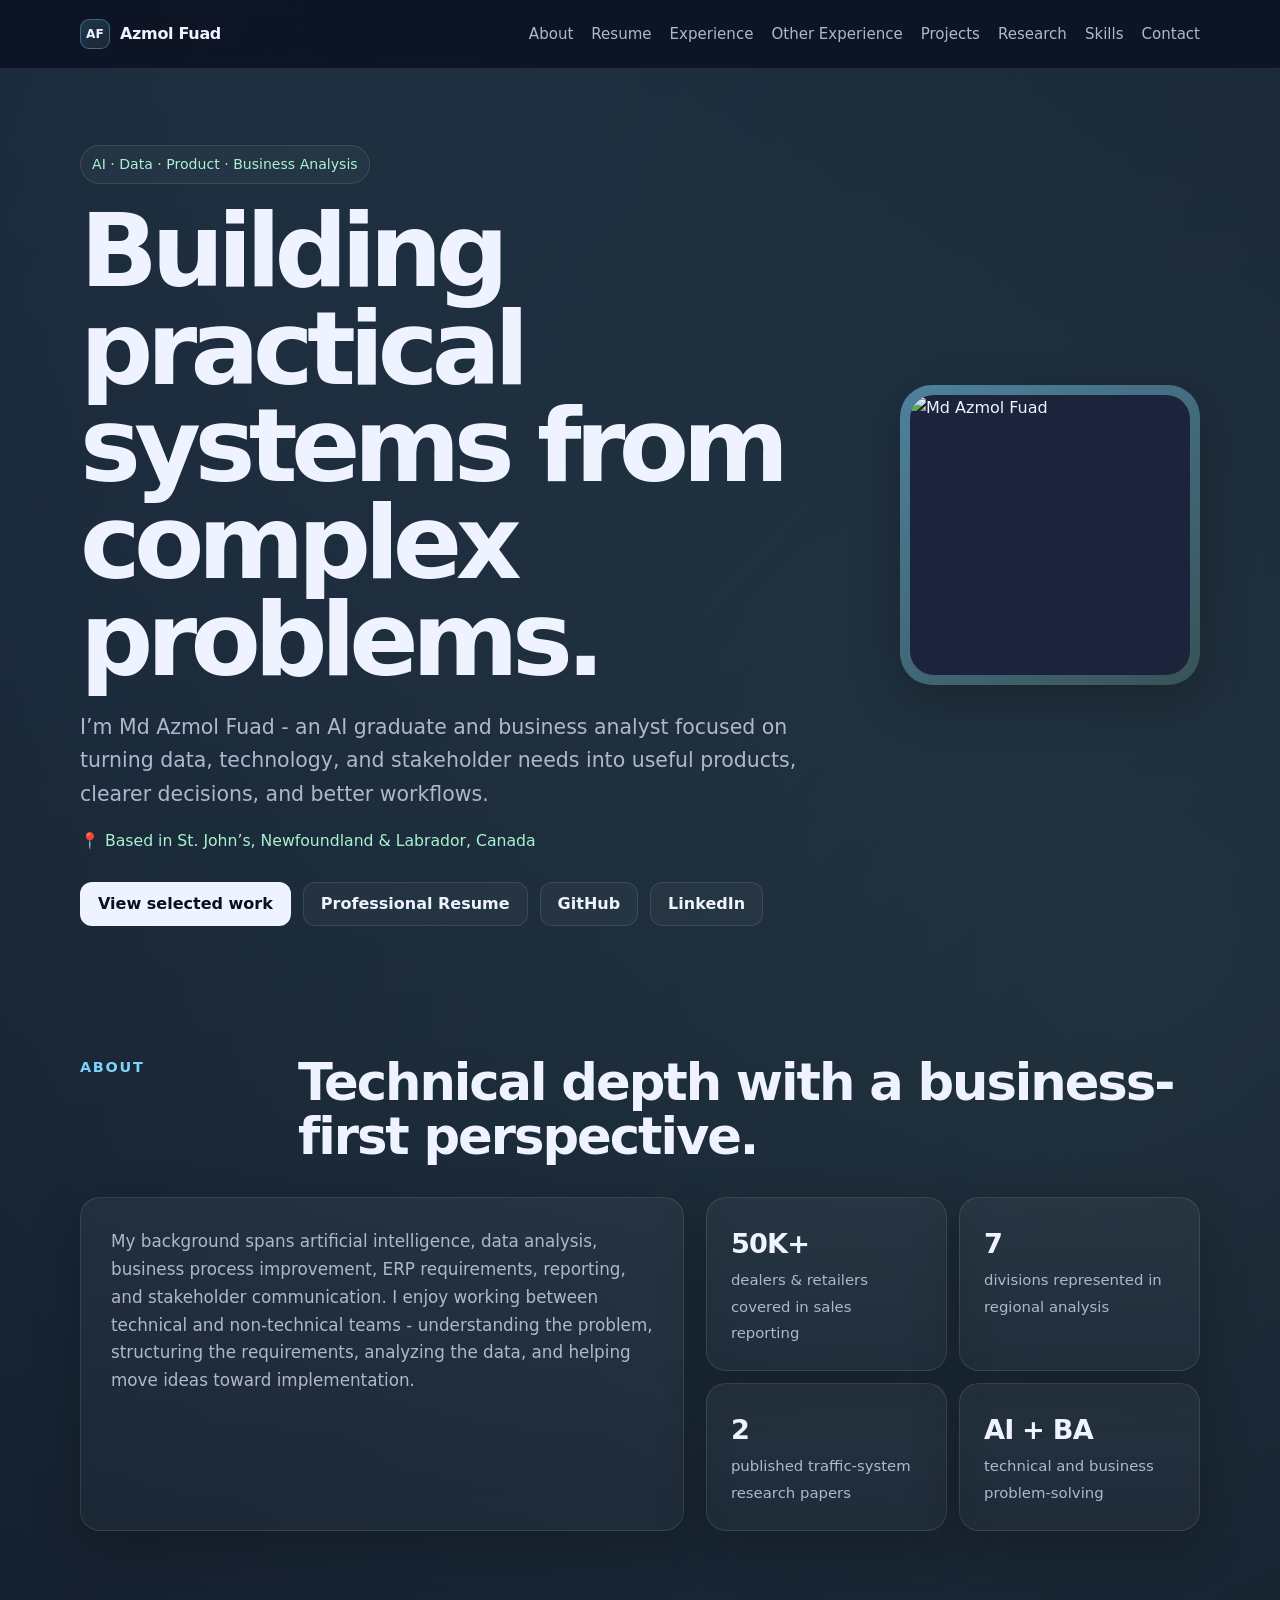
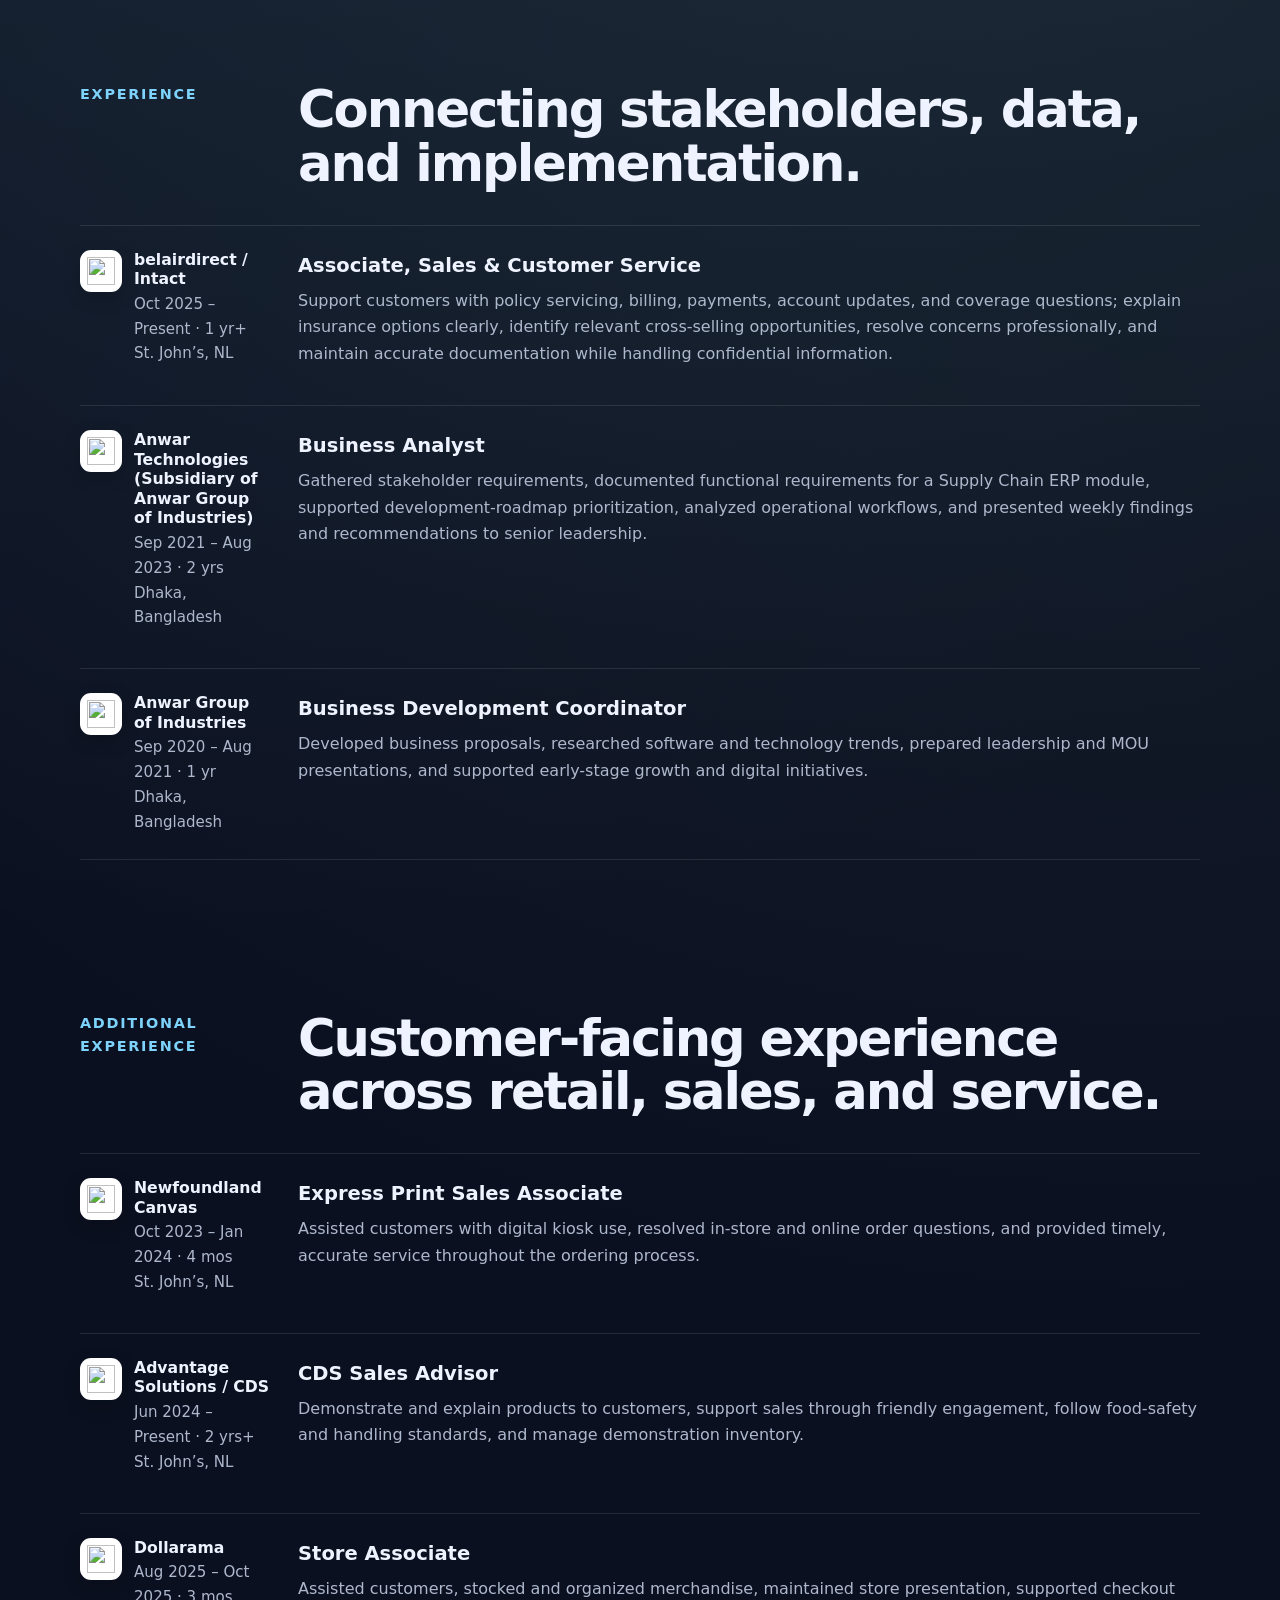
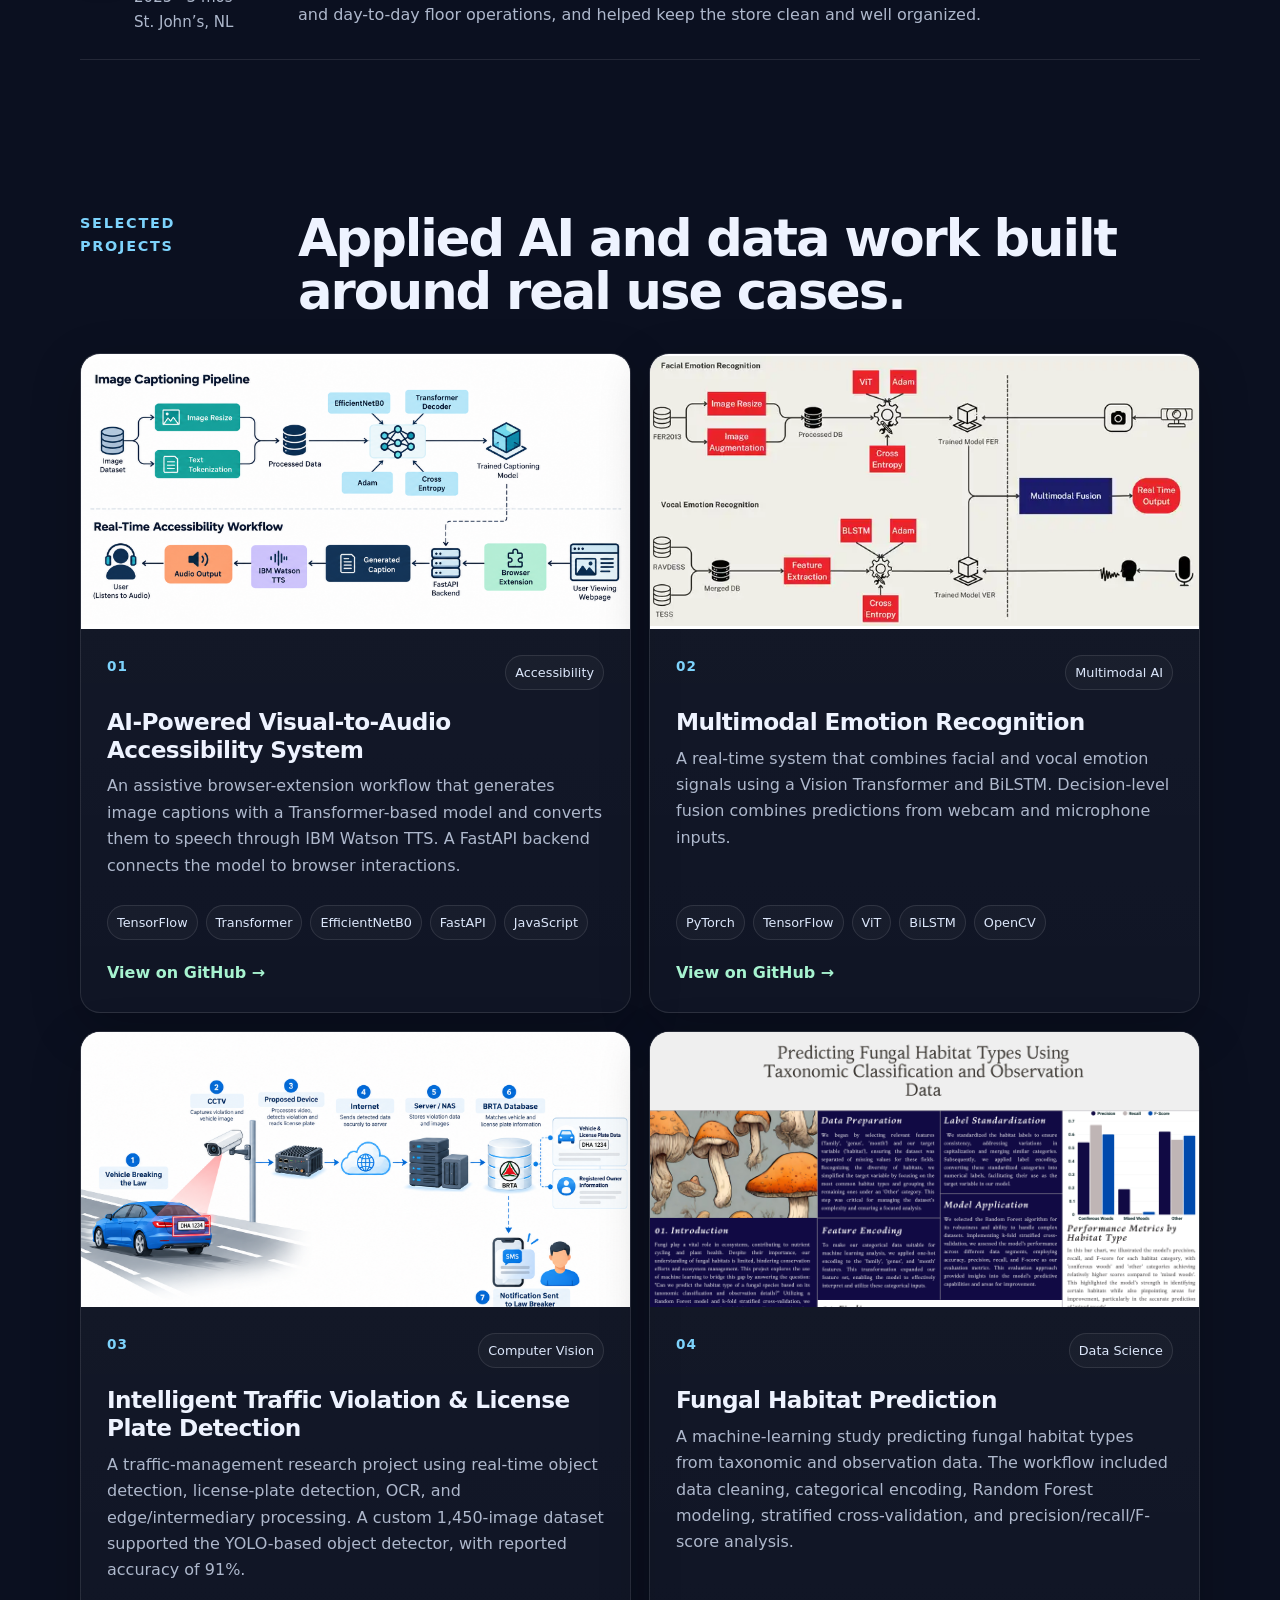
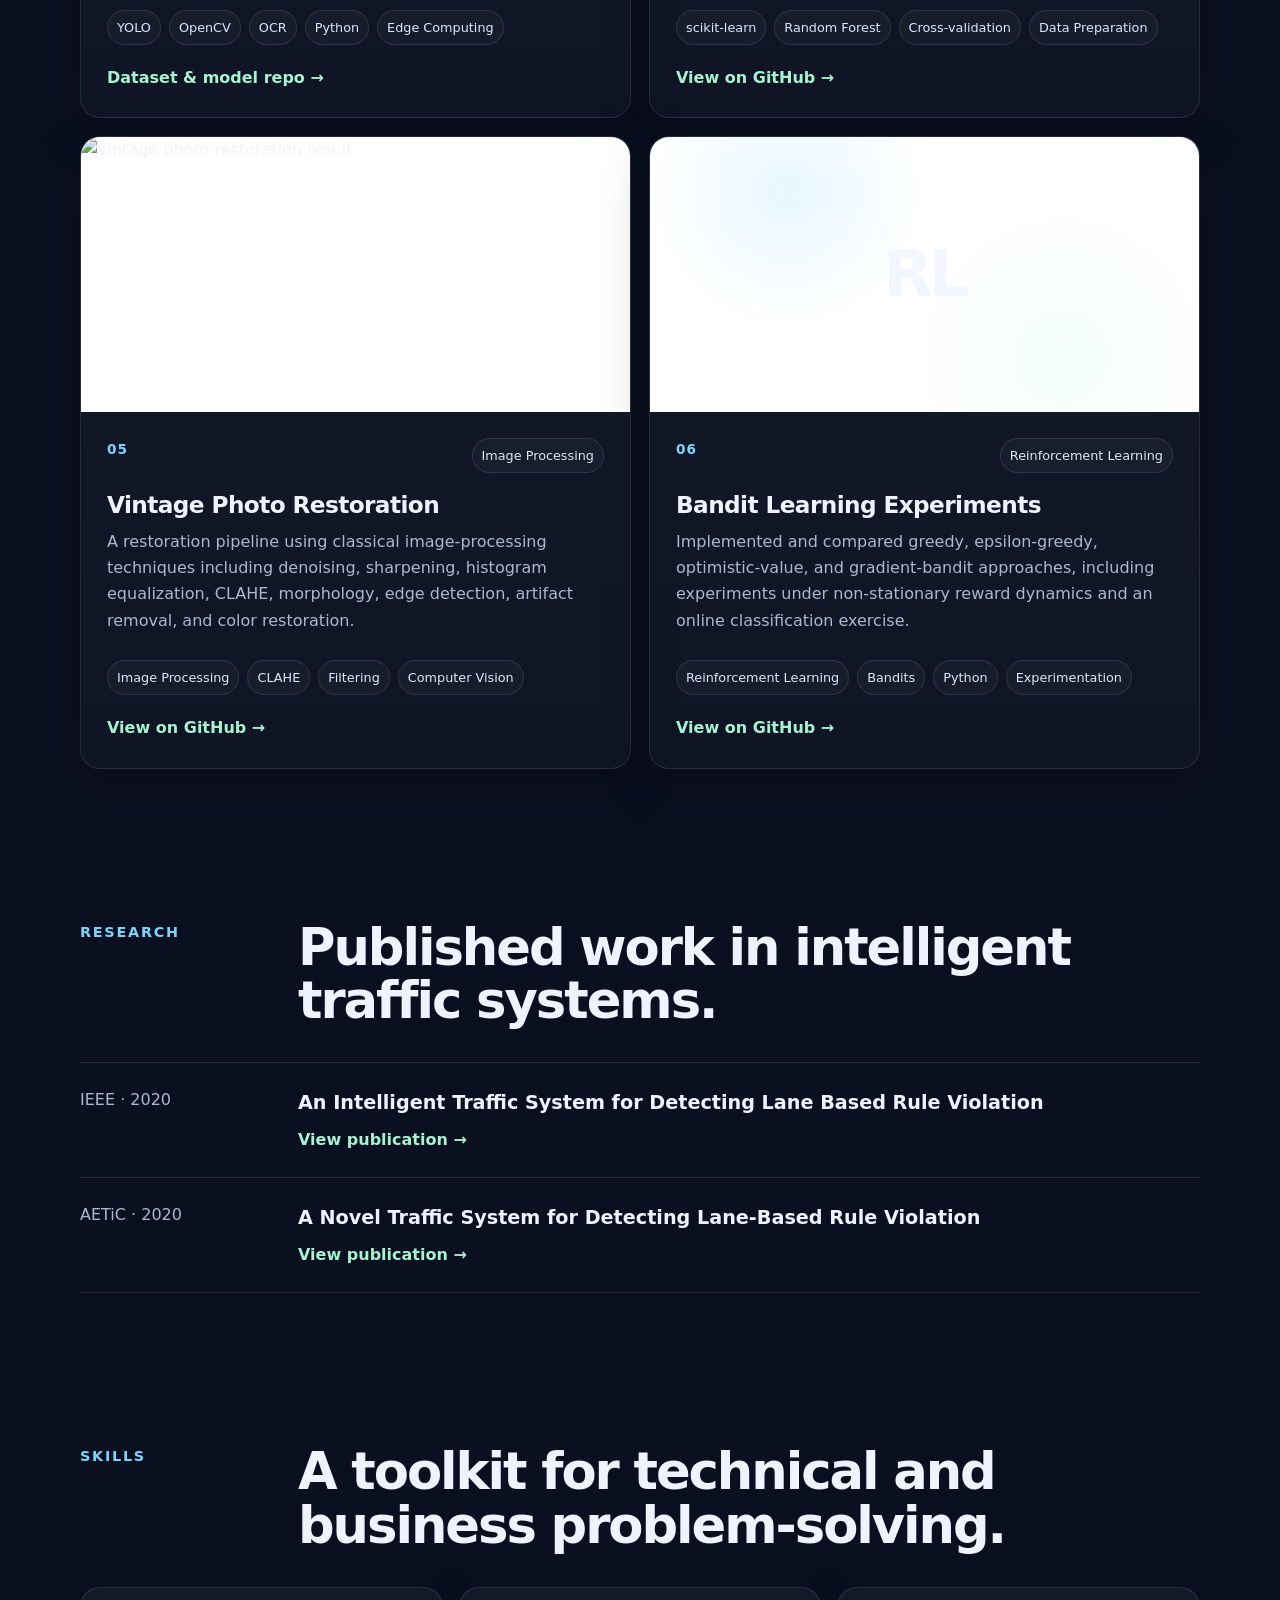
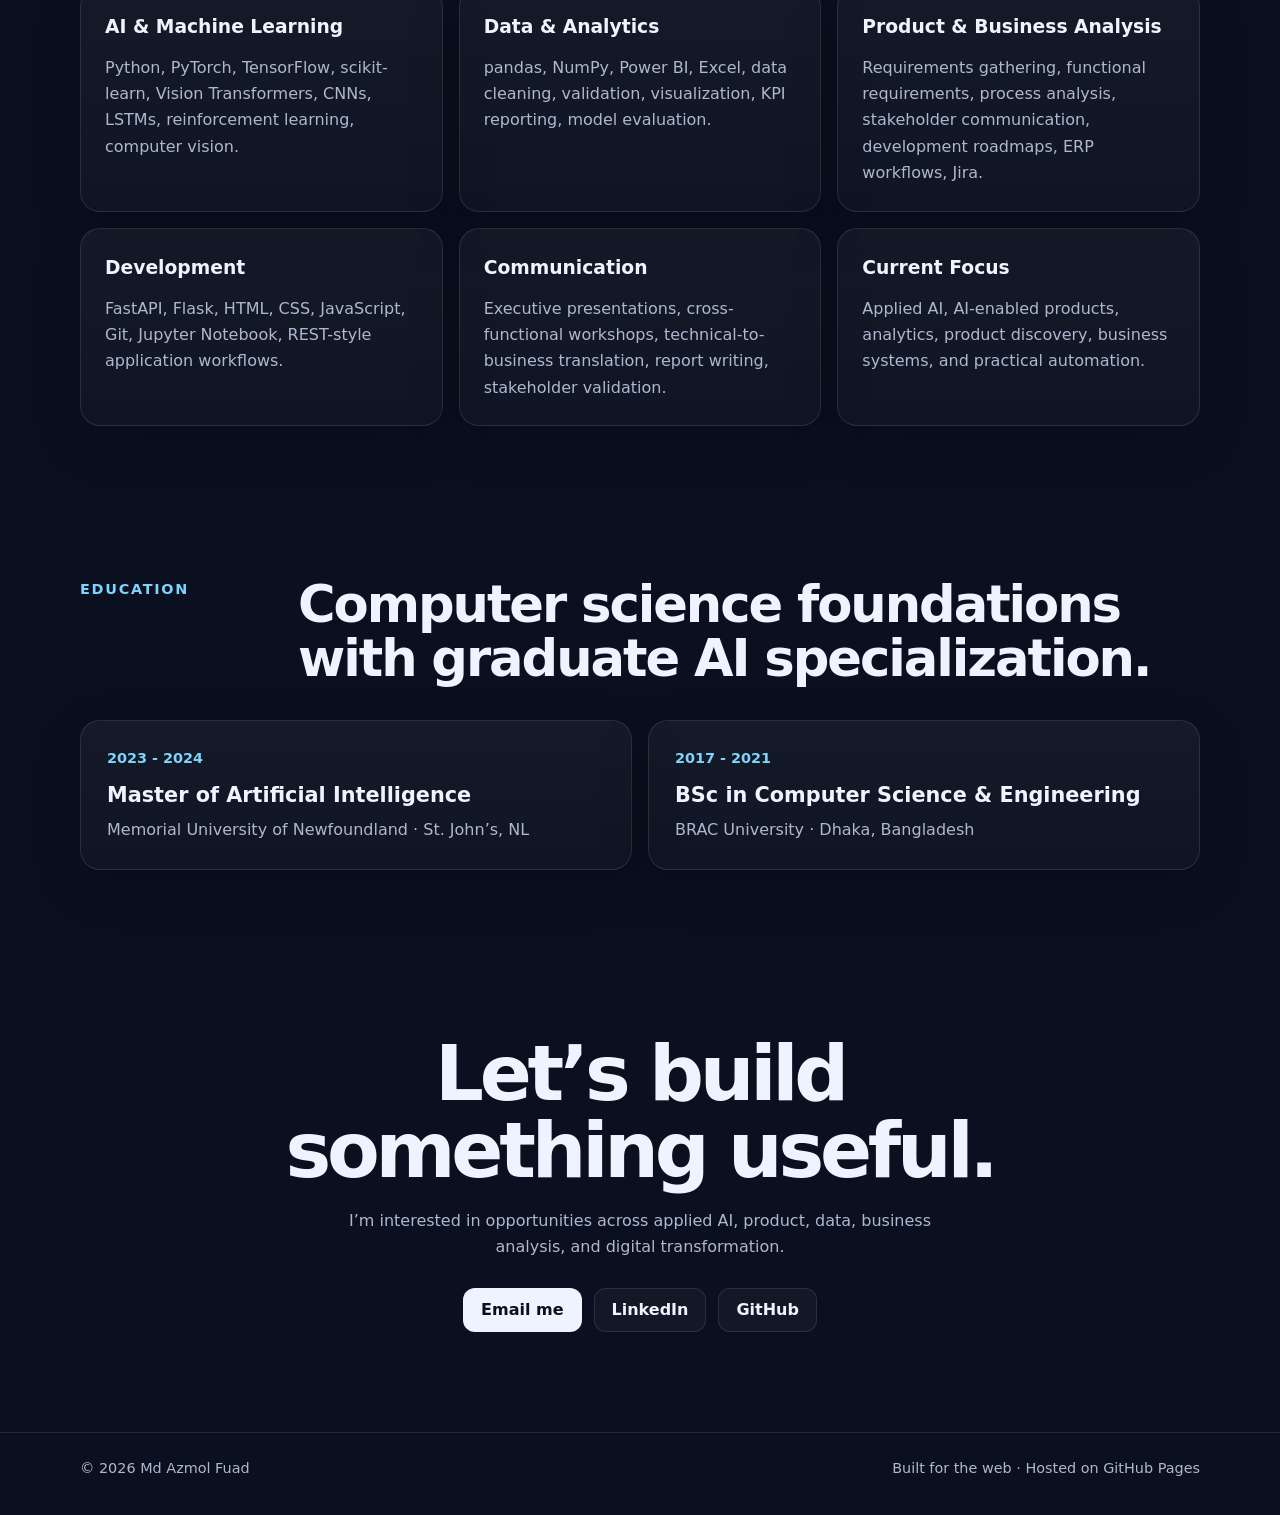
==== commit 0290299d: "index.html" ====
--- a/index.html
+++ b/index.html
@@ -466,7 +466,7 @@
         </div>
         <div class="projects">
           <article class="card project">
-            <div class="project-media contain"><img src="assets/visual-audio-accessibility.svg" alt="AI-powered visual-to-audio accessibility system architecture" /></div>
+            <div class="project-media contain"><img src="assets/Image Captioning to Audio Workflow.png" alt="AI-powered visual-to-audio accessibility system architecture" /></div>
             <div class="project-body">
               <div class="project-top"><span class="num">01</span><span class="tag">Accessibility</span></div>
               <h3>AI-Powered Visual-to-Audio Accessibility System</h3>
@@ -488,7 +488,7 @@
           </article>
 
           <article class="card project">
-            <div class="project-media contain"><img src="assets/lane-rule-violation.svg" alt="Lane rule violation detection workflow" /></div>
+            <div class="project-media contain"><img src="assets/Lane Violation Detection Workflow.png" alt="Lane rule violation detection workflow" /></div>
             <div class="project-body">
               <div class="project-top"><span class="num">03</span><span class="tag">Computer Vision</span></div>
               <h3>Intelligent Traffic Violation & License Plate Detection</h3>
@@ -499,7 +499,7 @@
           </article>
 
           <article class="card project">
-            <div class="project-media contain"><img src="https://github.com/user-attachments/assets/fff98966-dc97-4e5c-b361-fc41f1376d30" alt="Fungal habitat prediction model performance chart" /></div>
+            <div class="project-media contain"><img src="assets/Fungal Habitat Prediction.png" alt="Fungal habitat prediction model performance chart" /></div>
             <div class="project-body">
               <div class="project-top"><span class="num">04</span><span class="tag">Data Science</span></div>
               <h3>Fungal Habitat Prediction</h3>
@@ -640,4 +640,4 @@
     document.getElementById('year').textContent = new Date().getFullYear();
   </script>
 </body>
-</html>+</html>
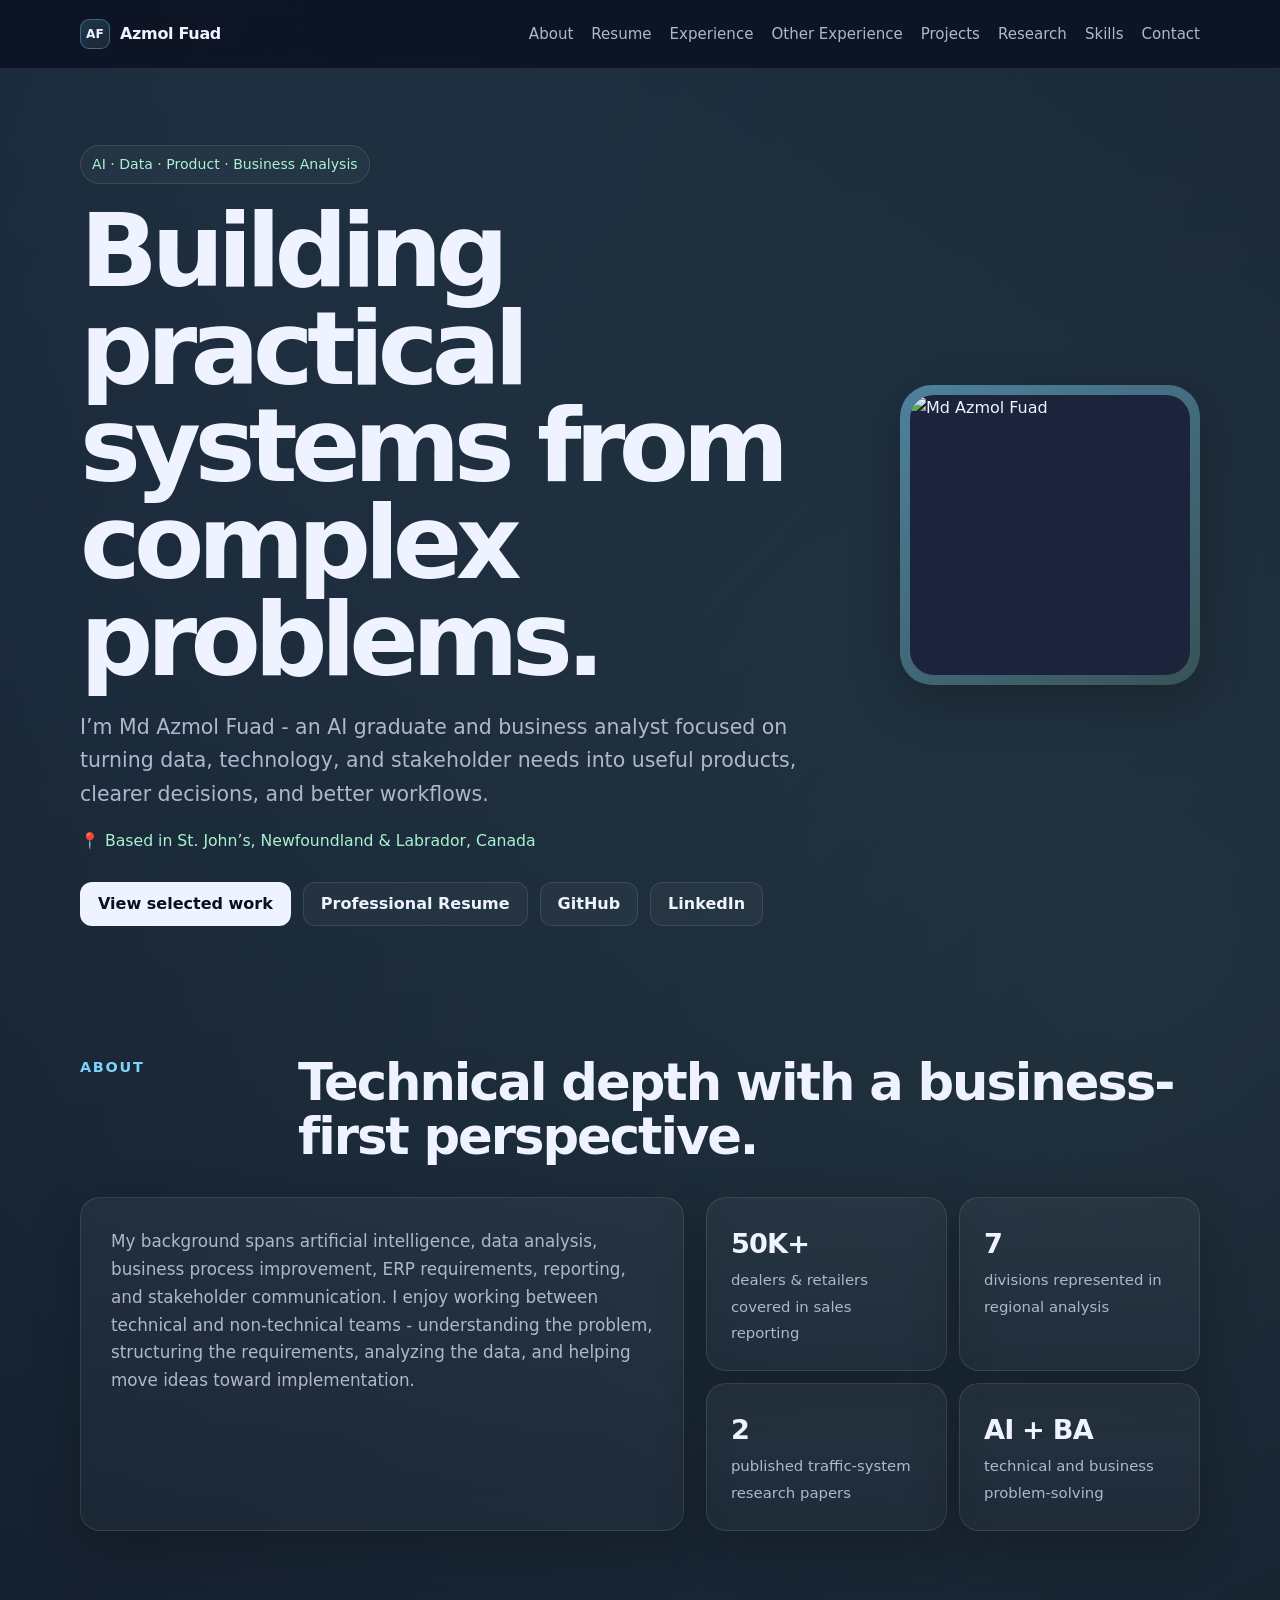
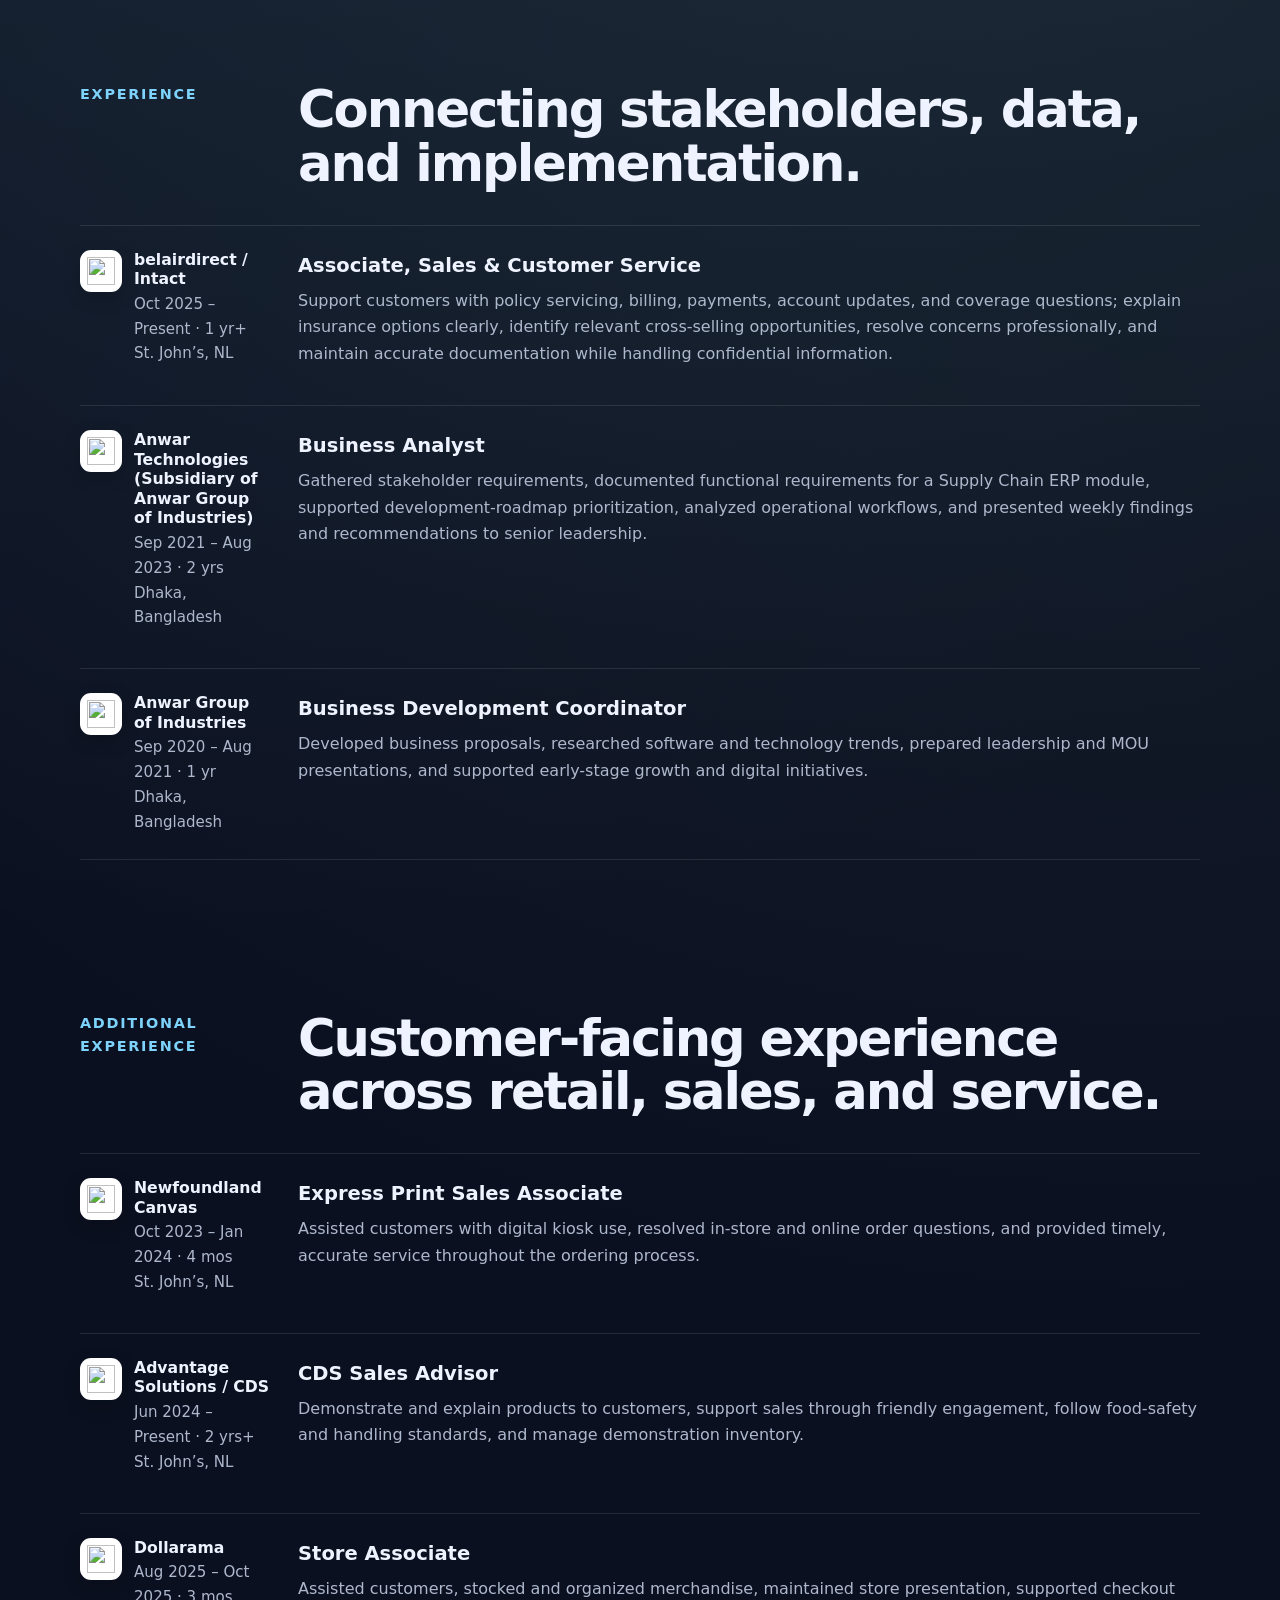
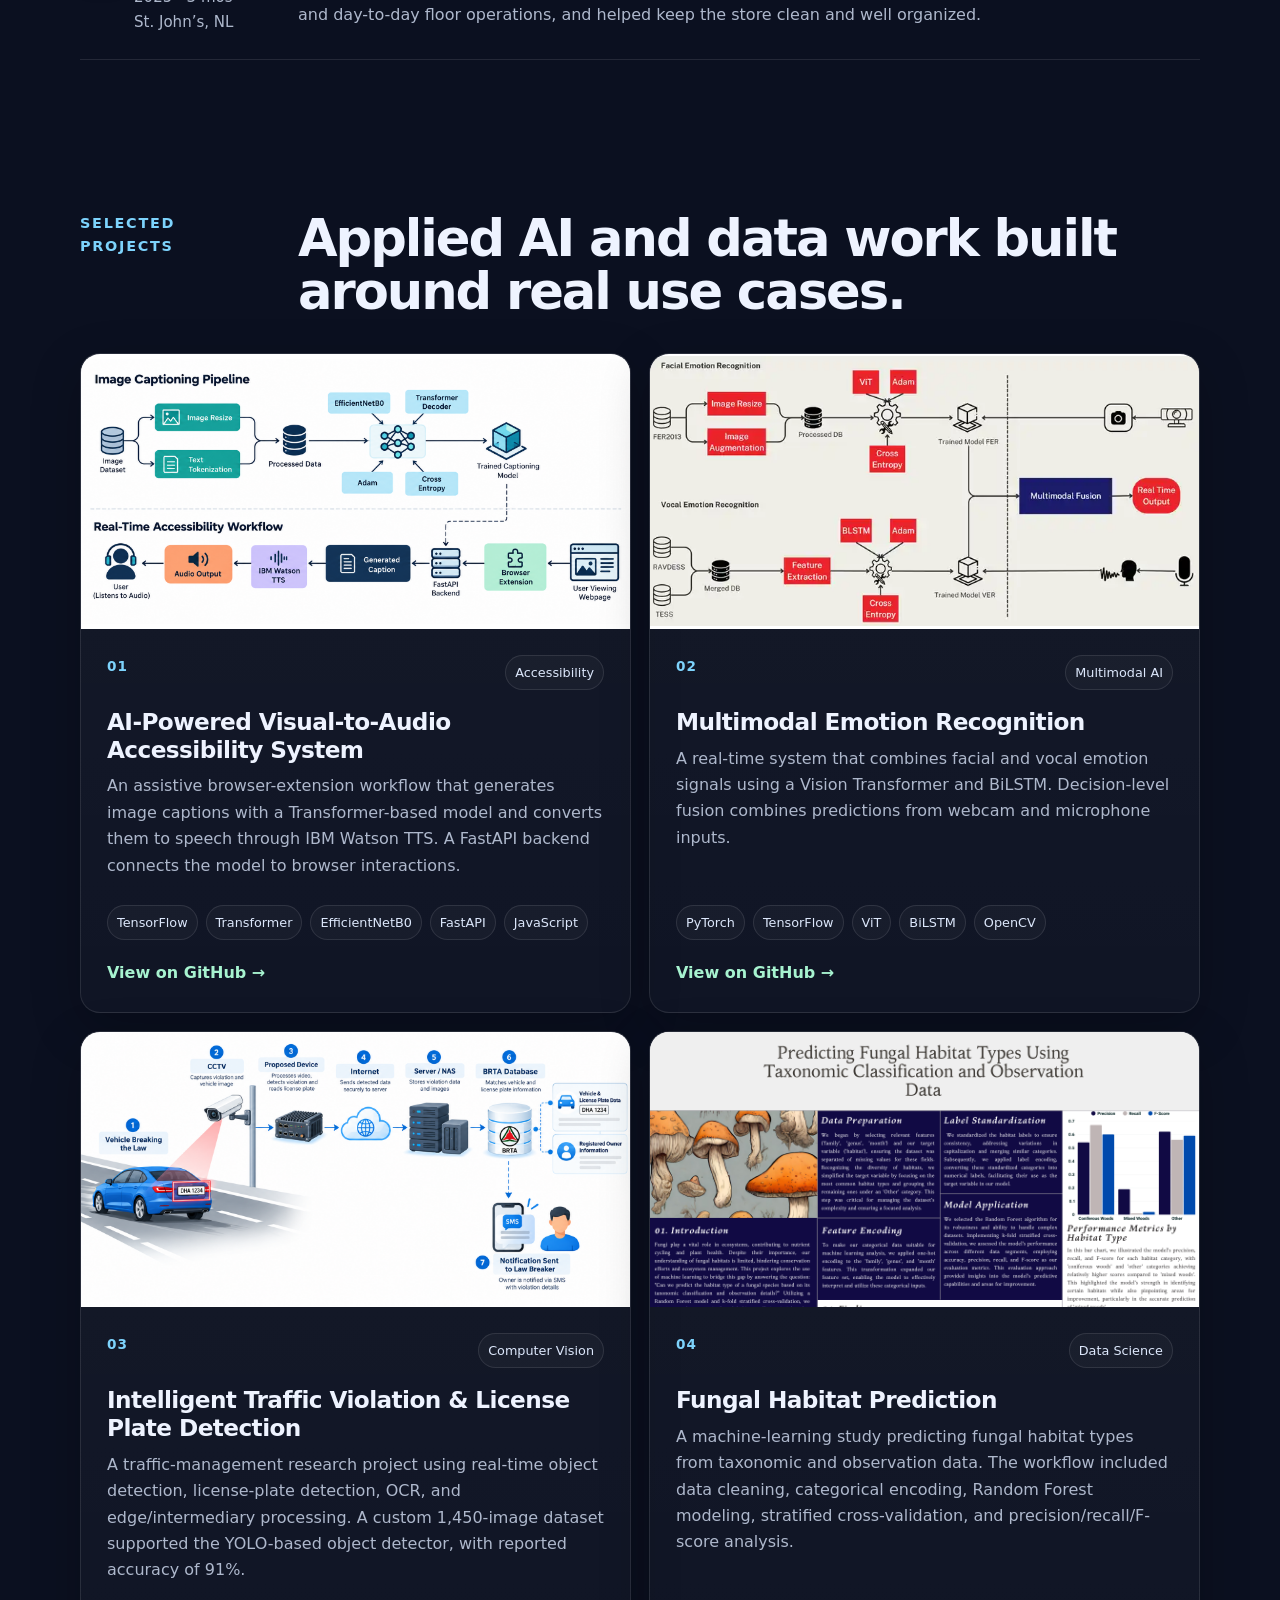
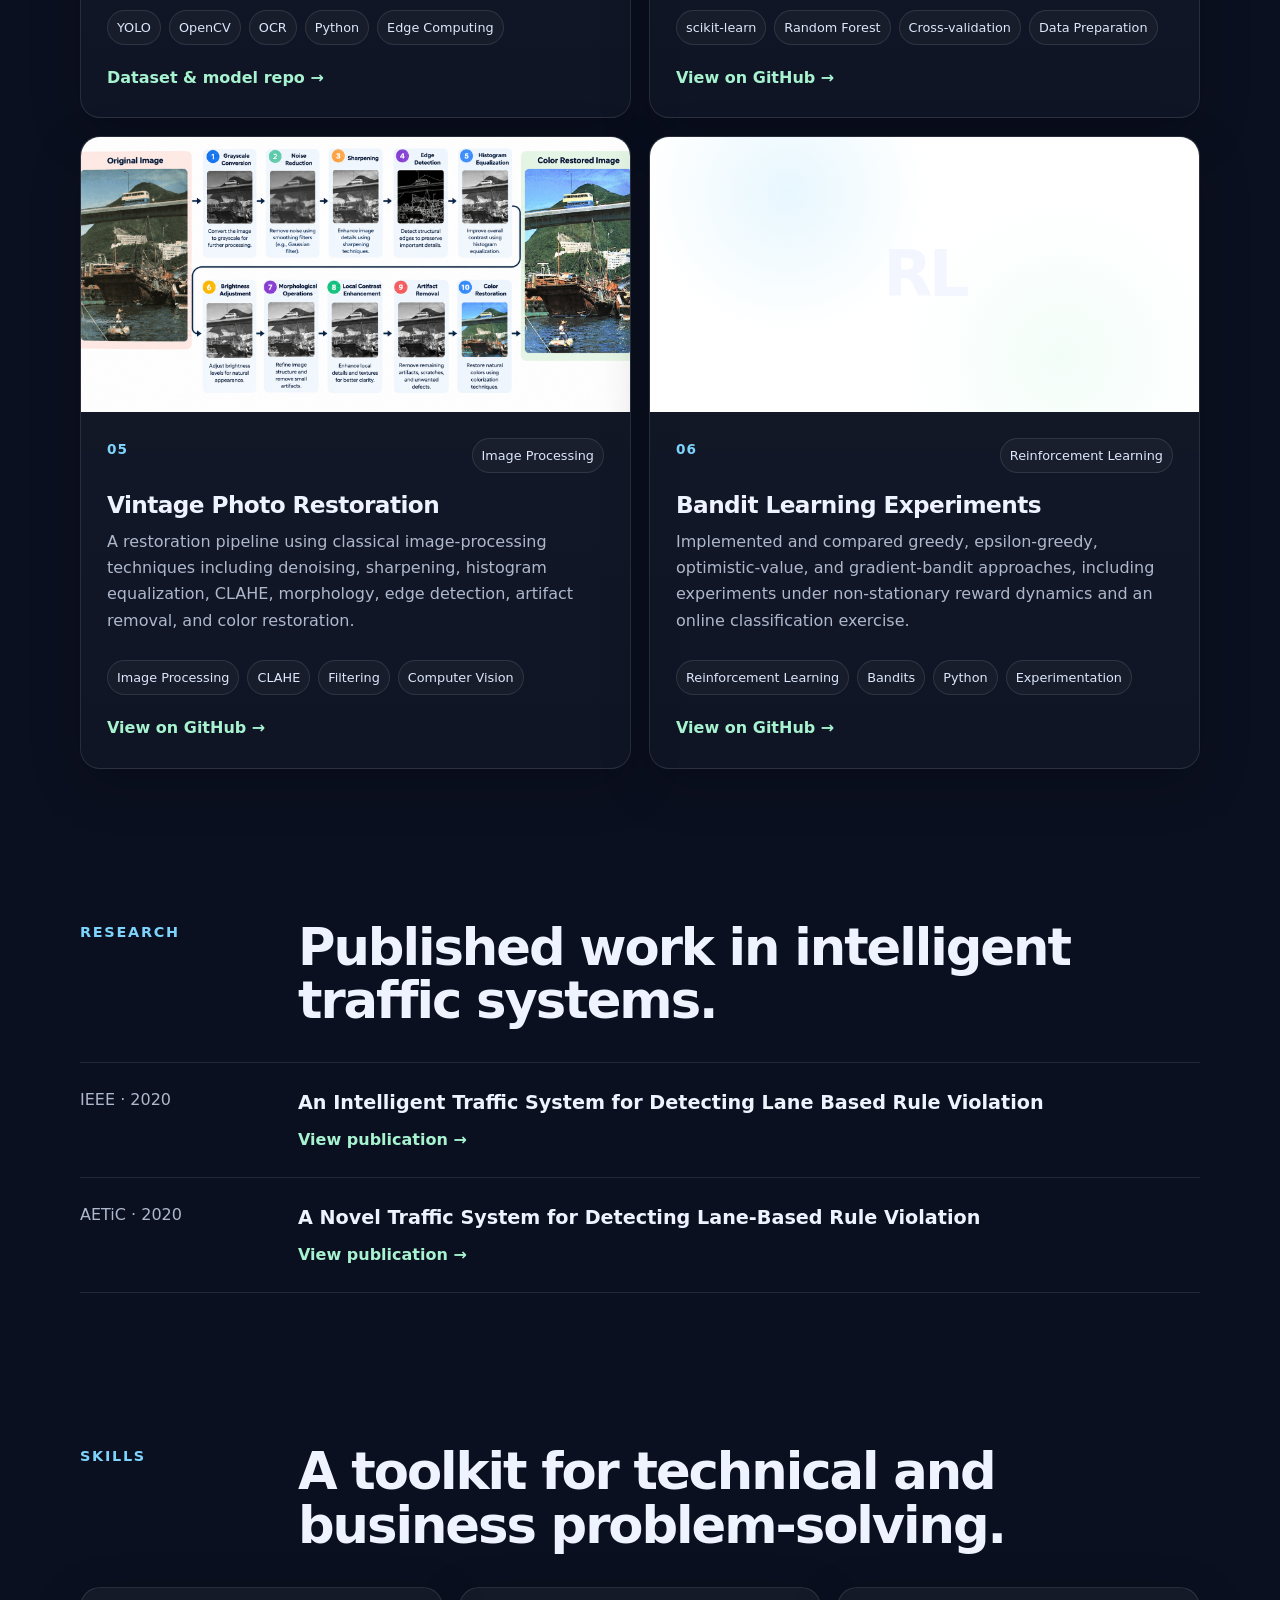
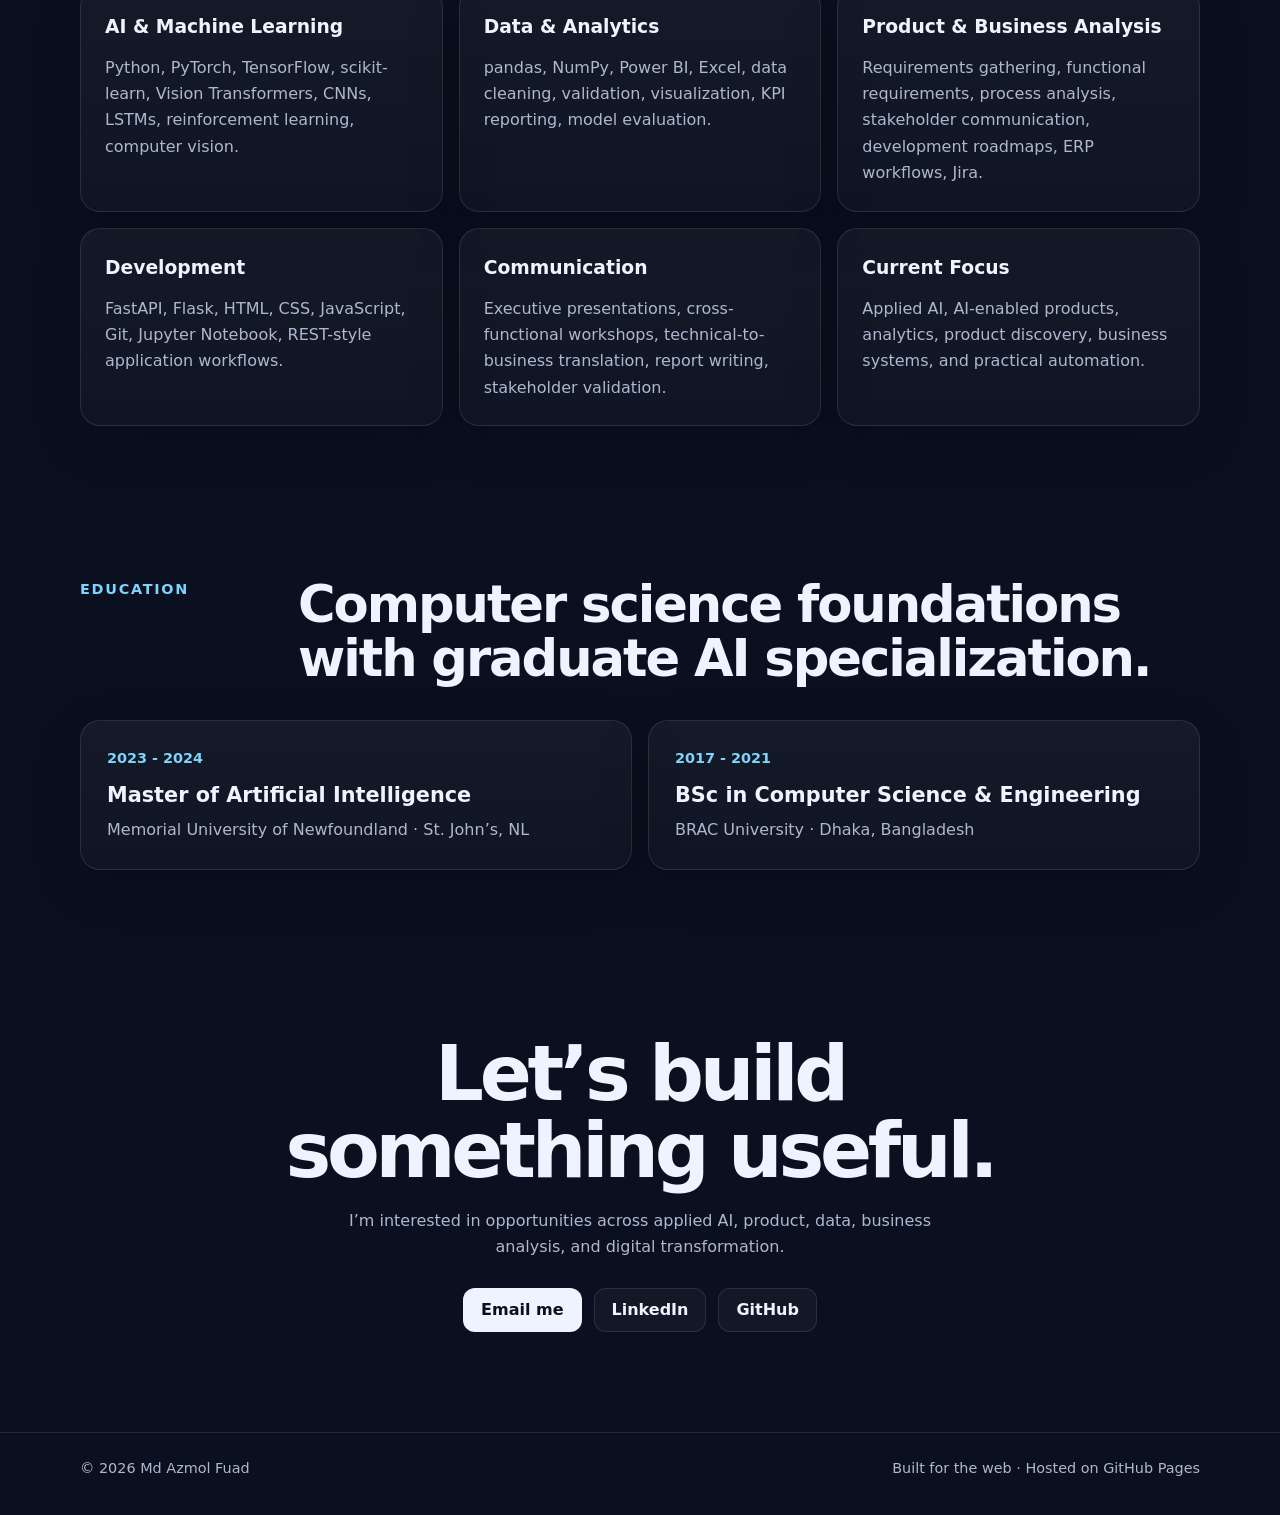
==== commit d0f12efa: "Update index.html" ====
--- a/index.html
+++ b/index.html
@@ -510,7 +510,7 @@
           </article>
 
           <article class="card project">
-            <div class="project-media"><img src="https://raw.githubusercontent.com/AzmolFK/Vintage-Photo-Restoration-Using-Traditional-Image-Processing-Techniques/main/Result.png" alt="Vintage photo restoration result" /></div>
+            <div class="project-media"><img src="assets/Vintage Photo Restoration Pipeline.png" alt="Vintage photo restoration result" /></div>
             <div class="project-body">
               <div class="project-top"><span class="num">05</span><span class="tag">Image Processing</span></div>
               <h3>Vintage Photo Restoration</h3>
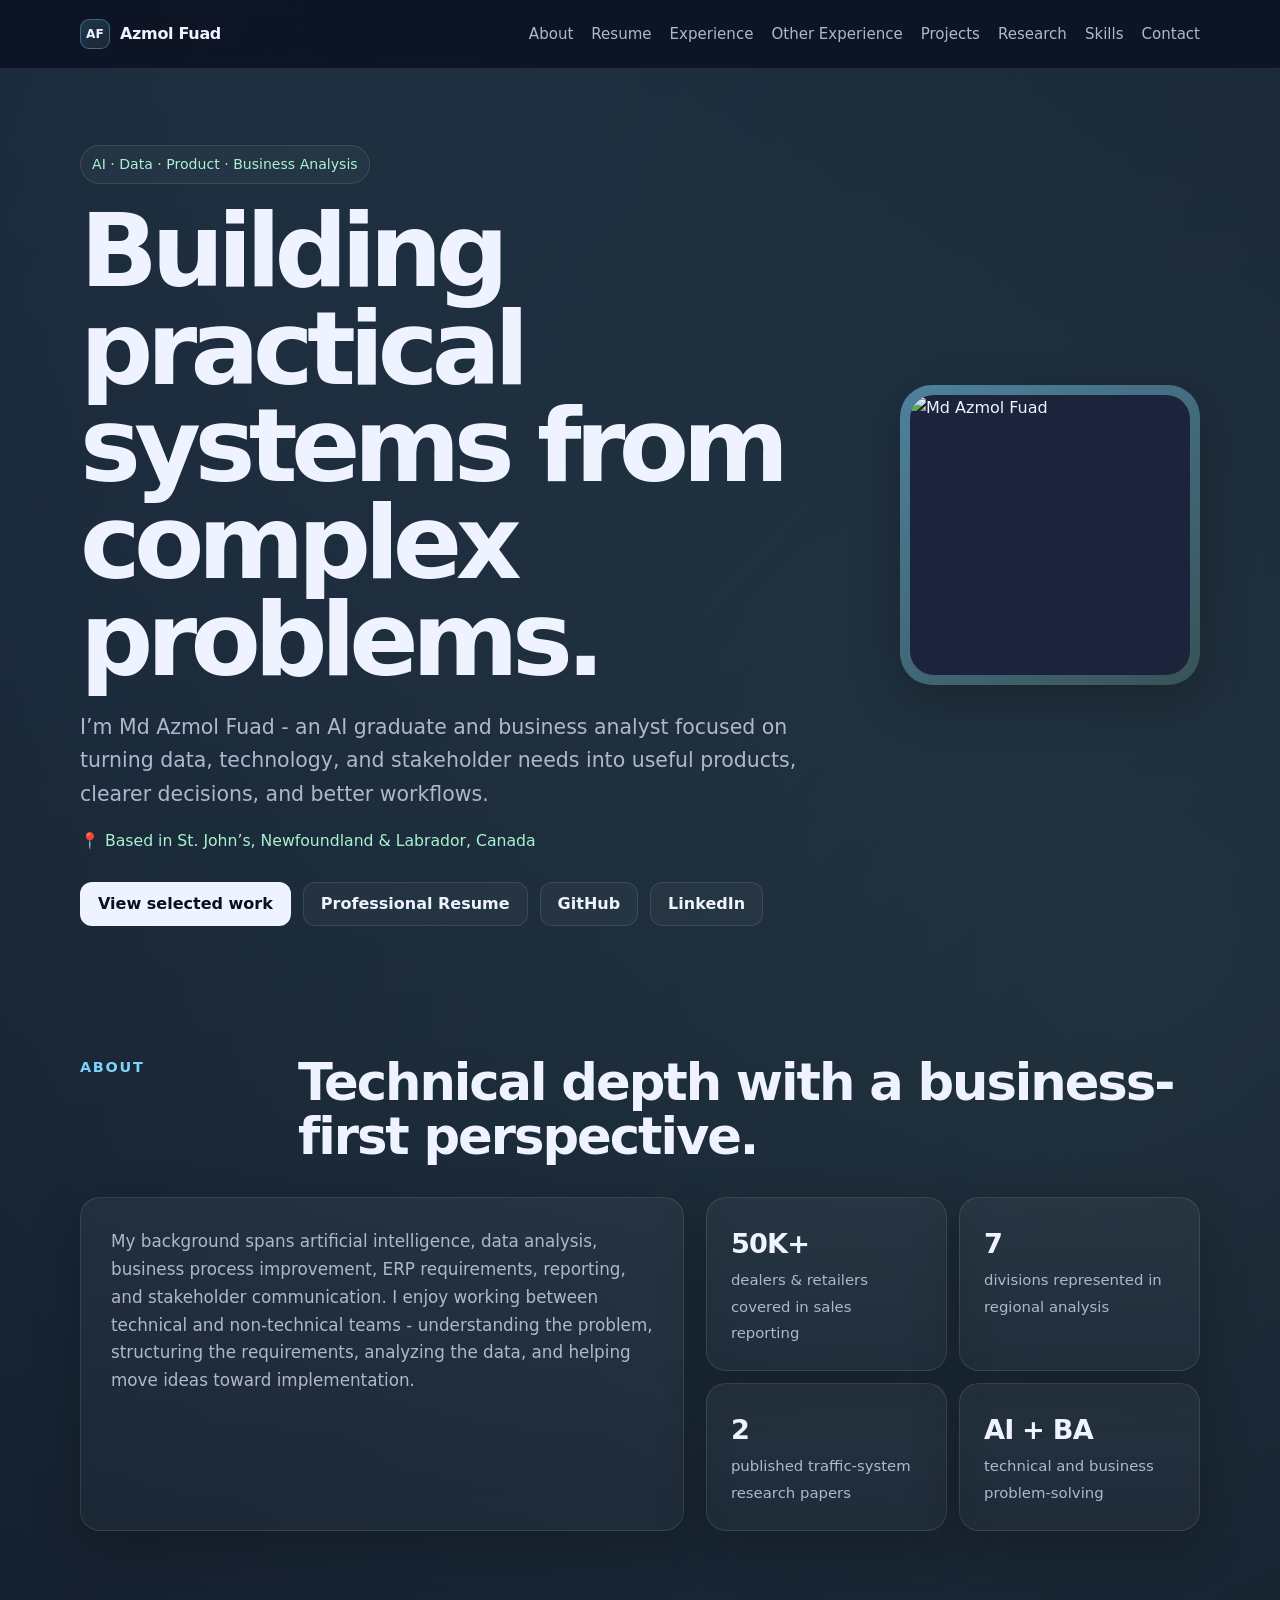
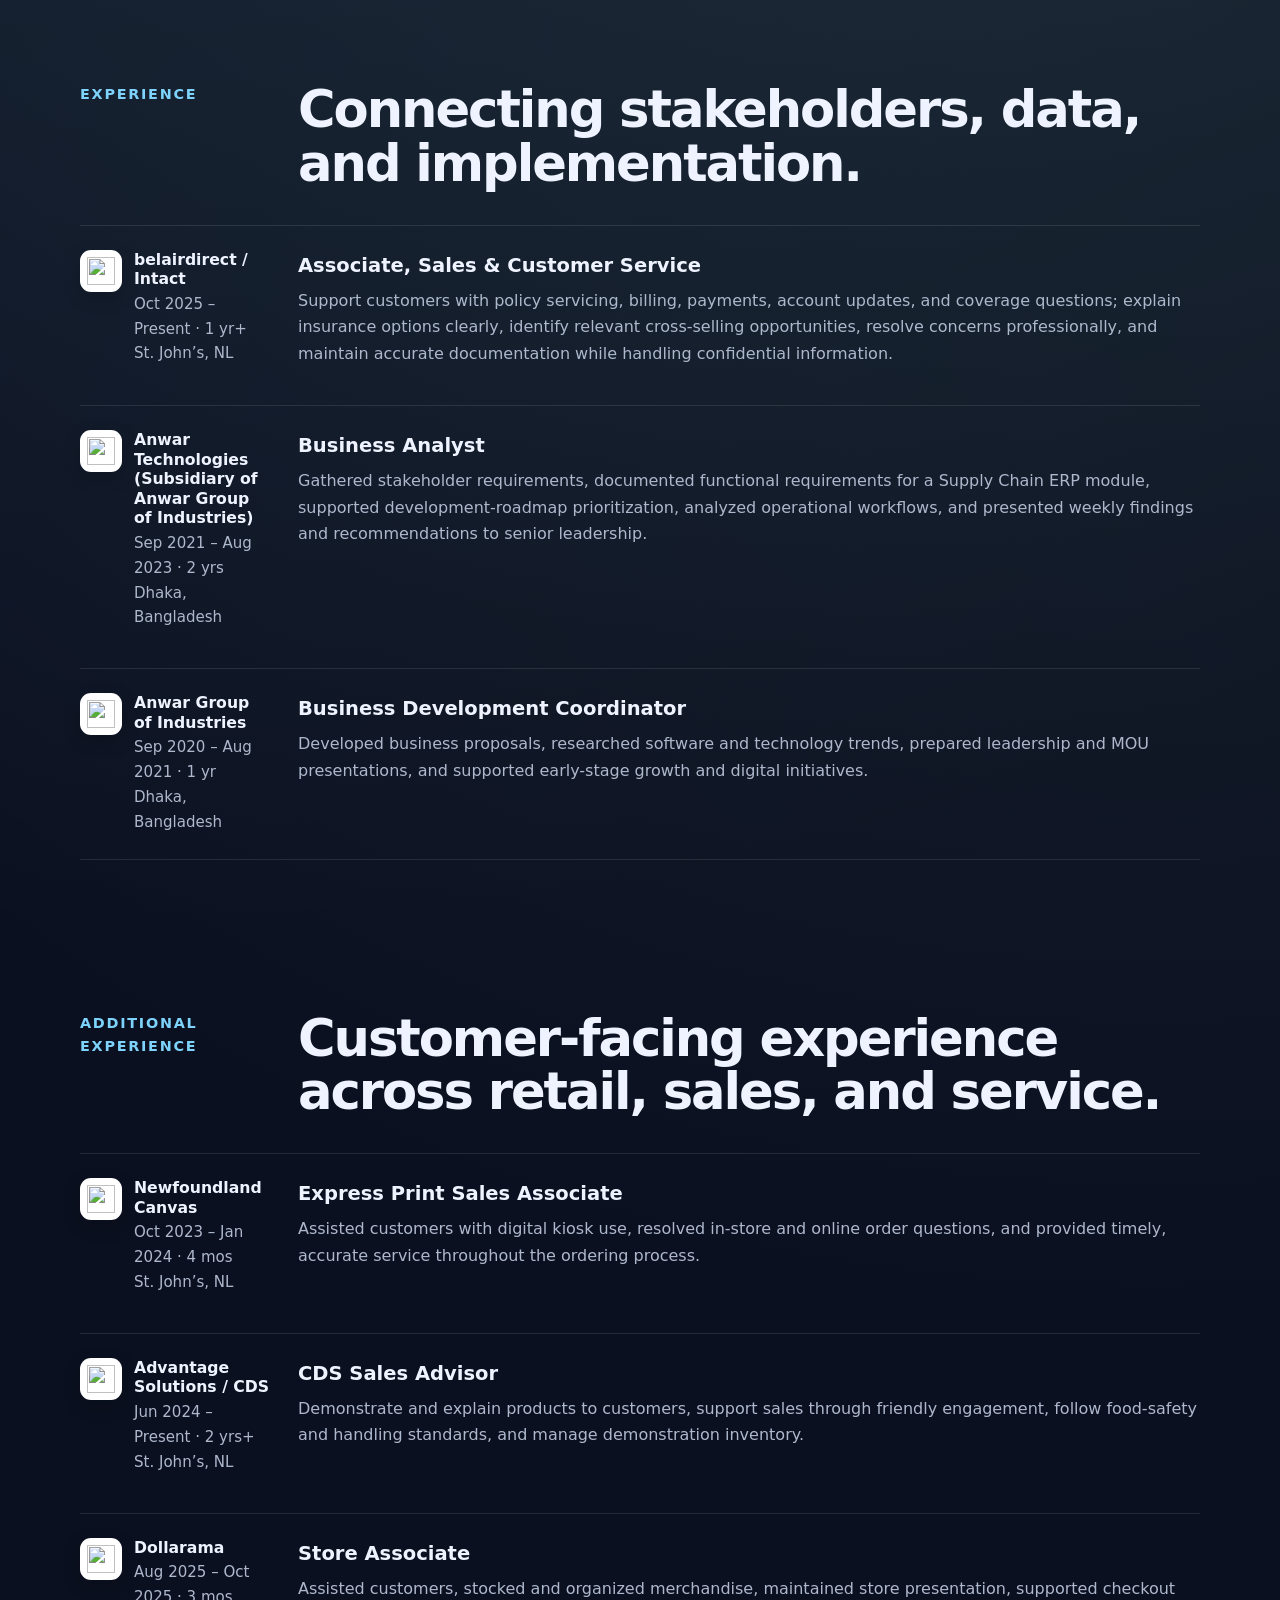
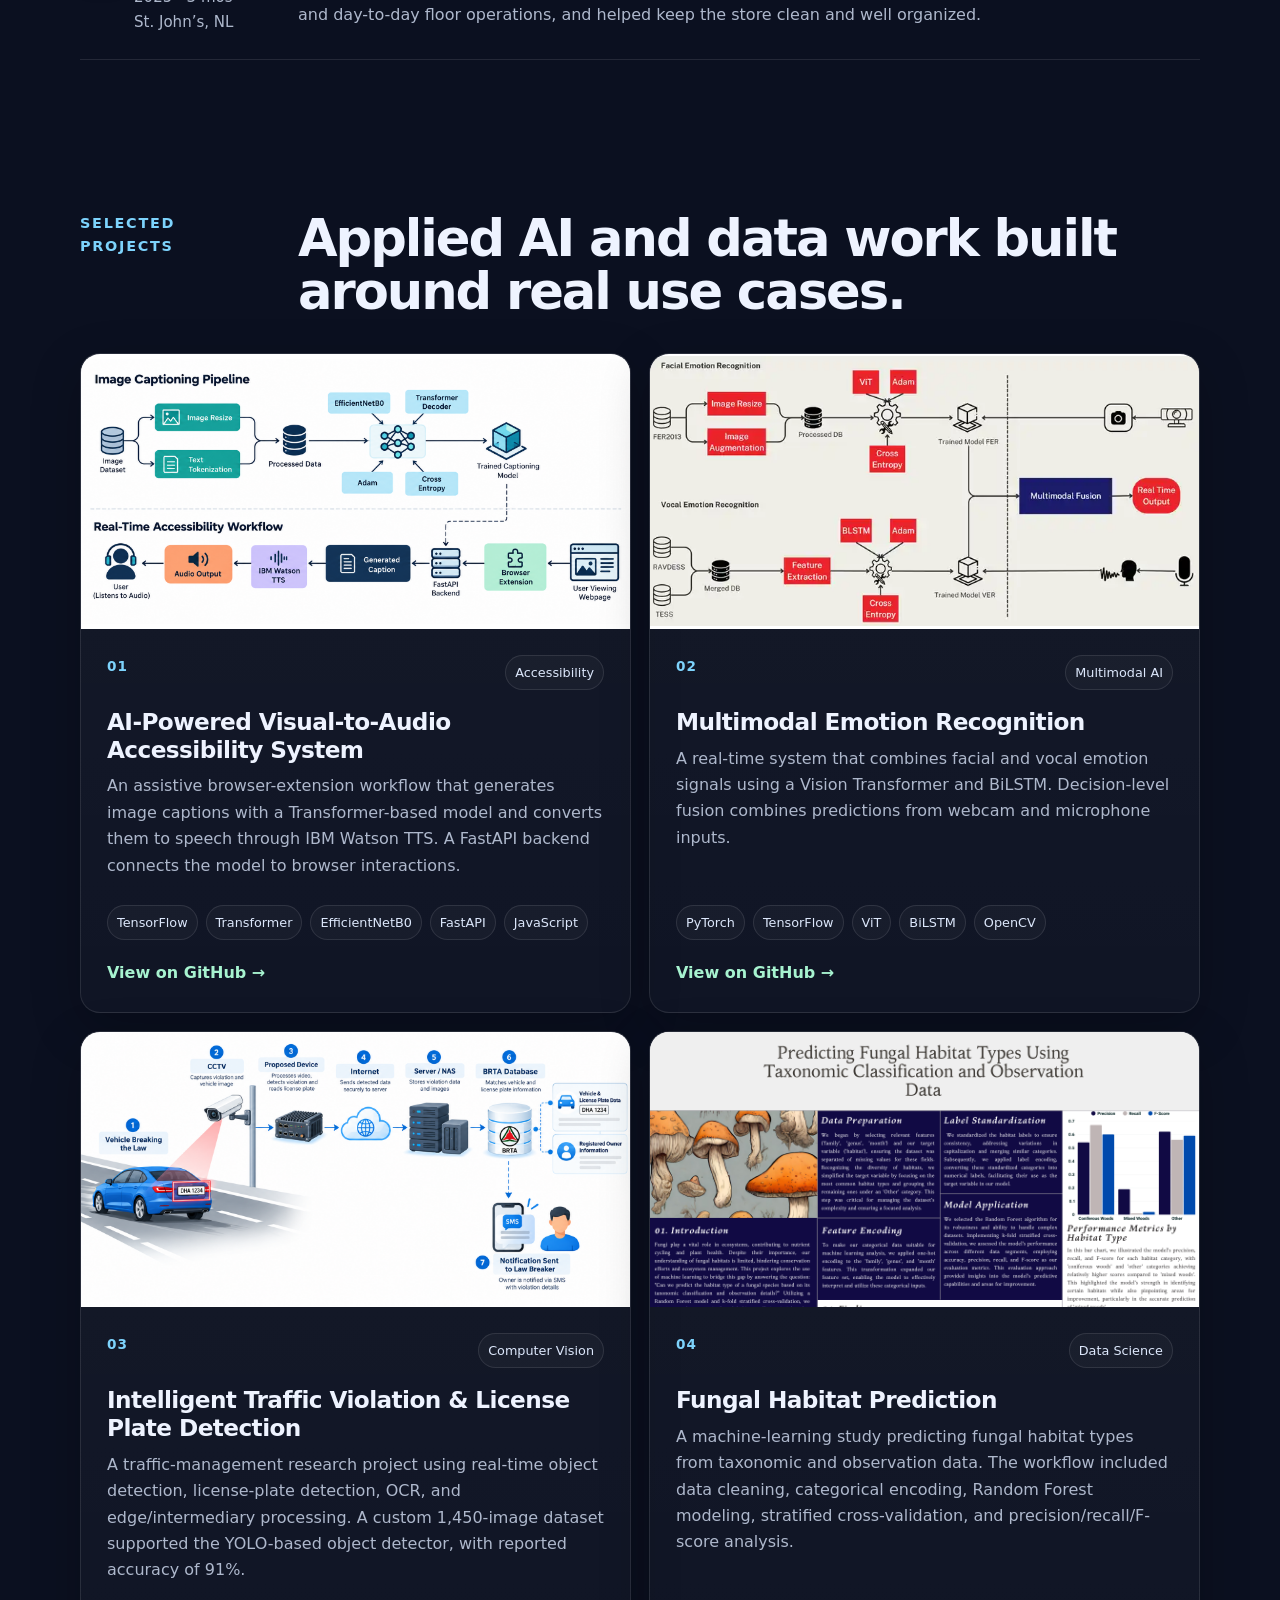
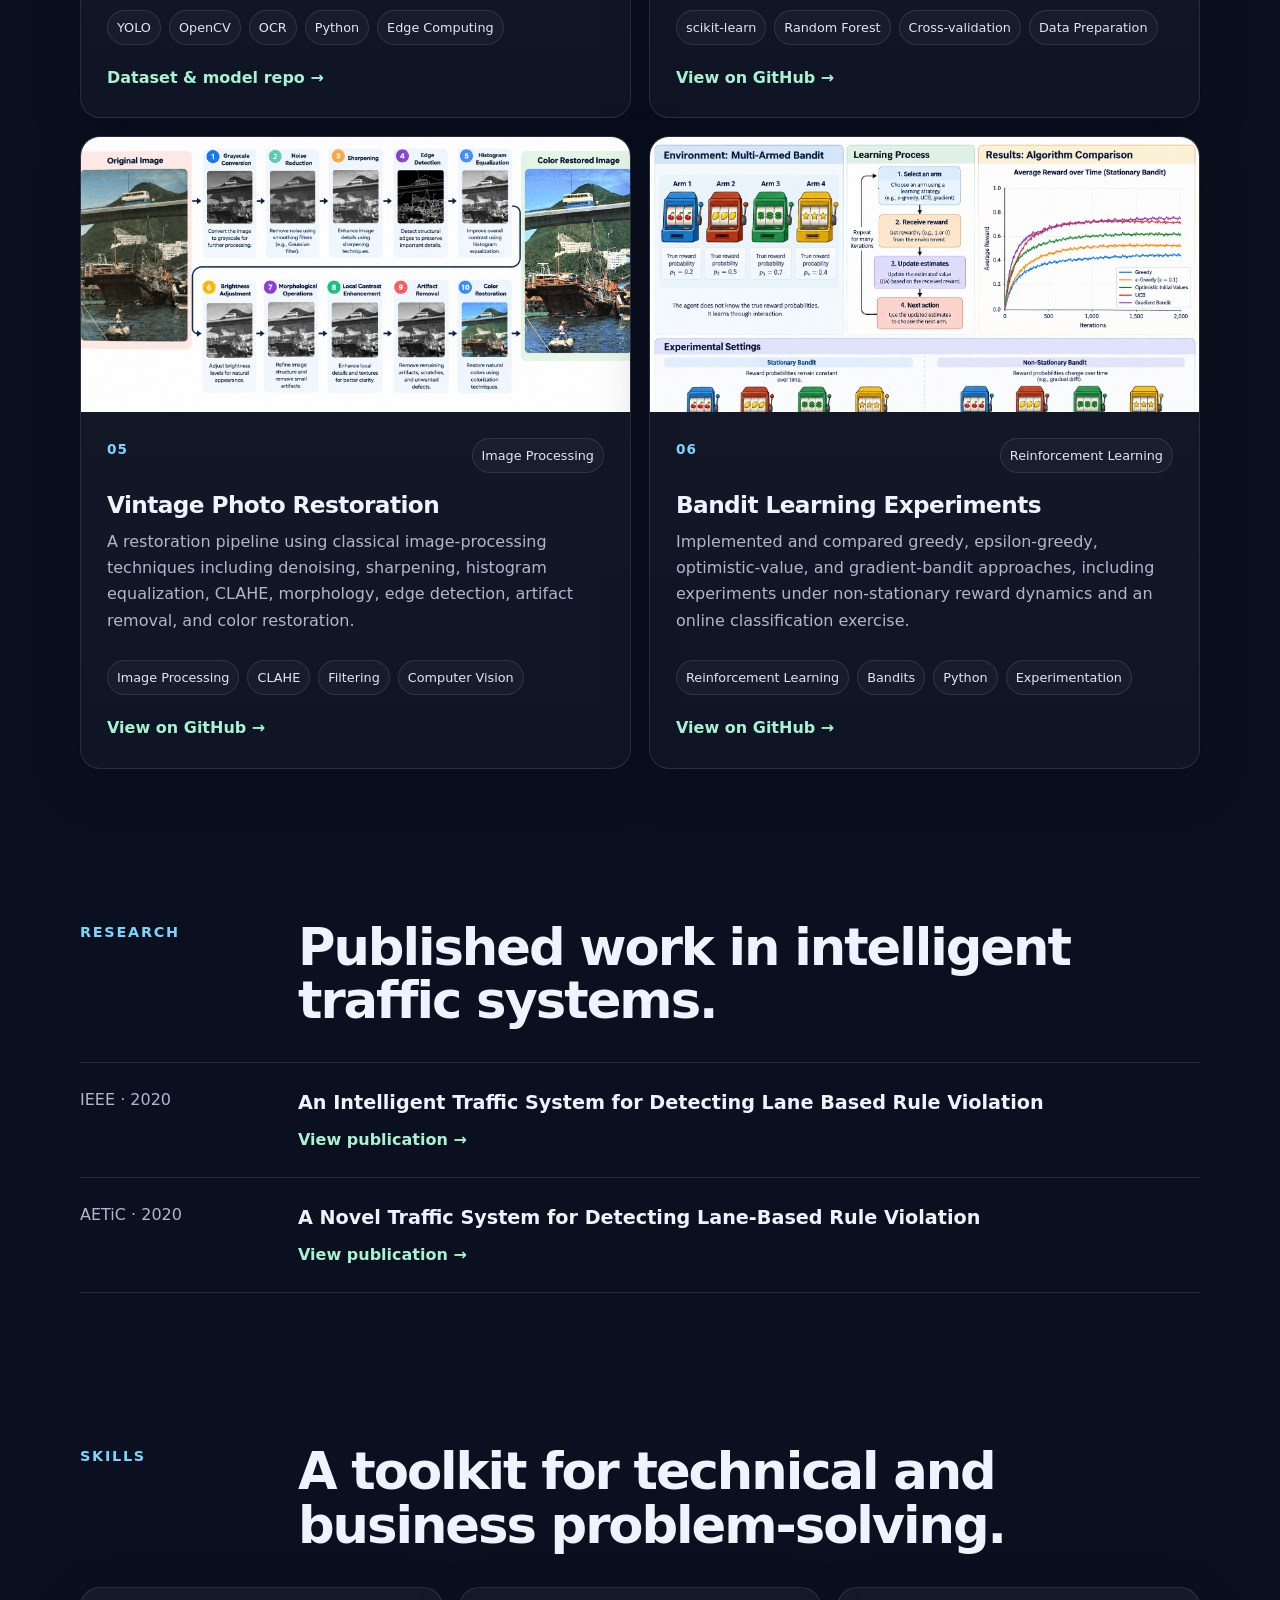
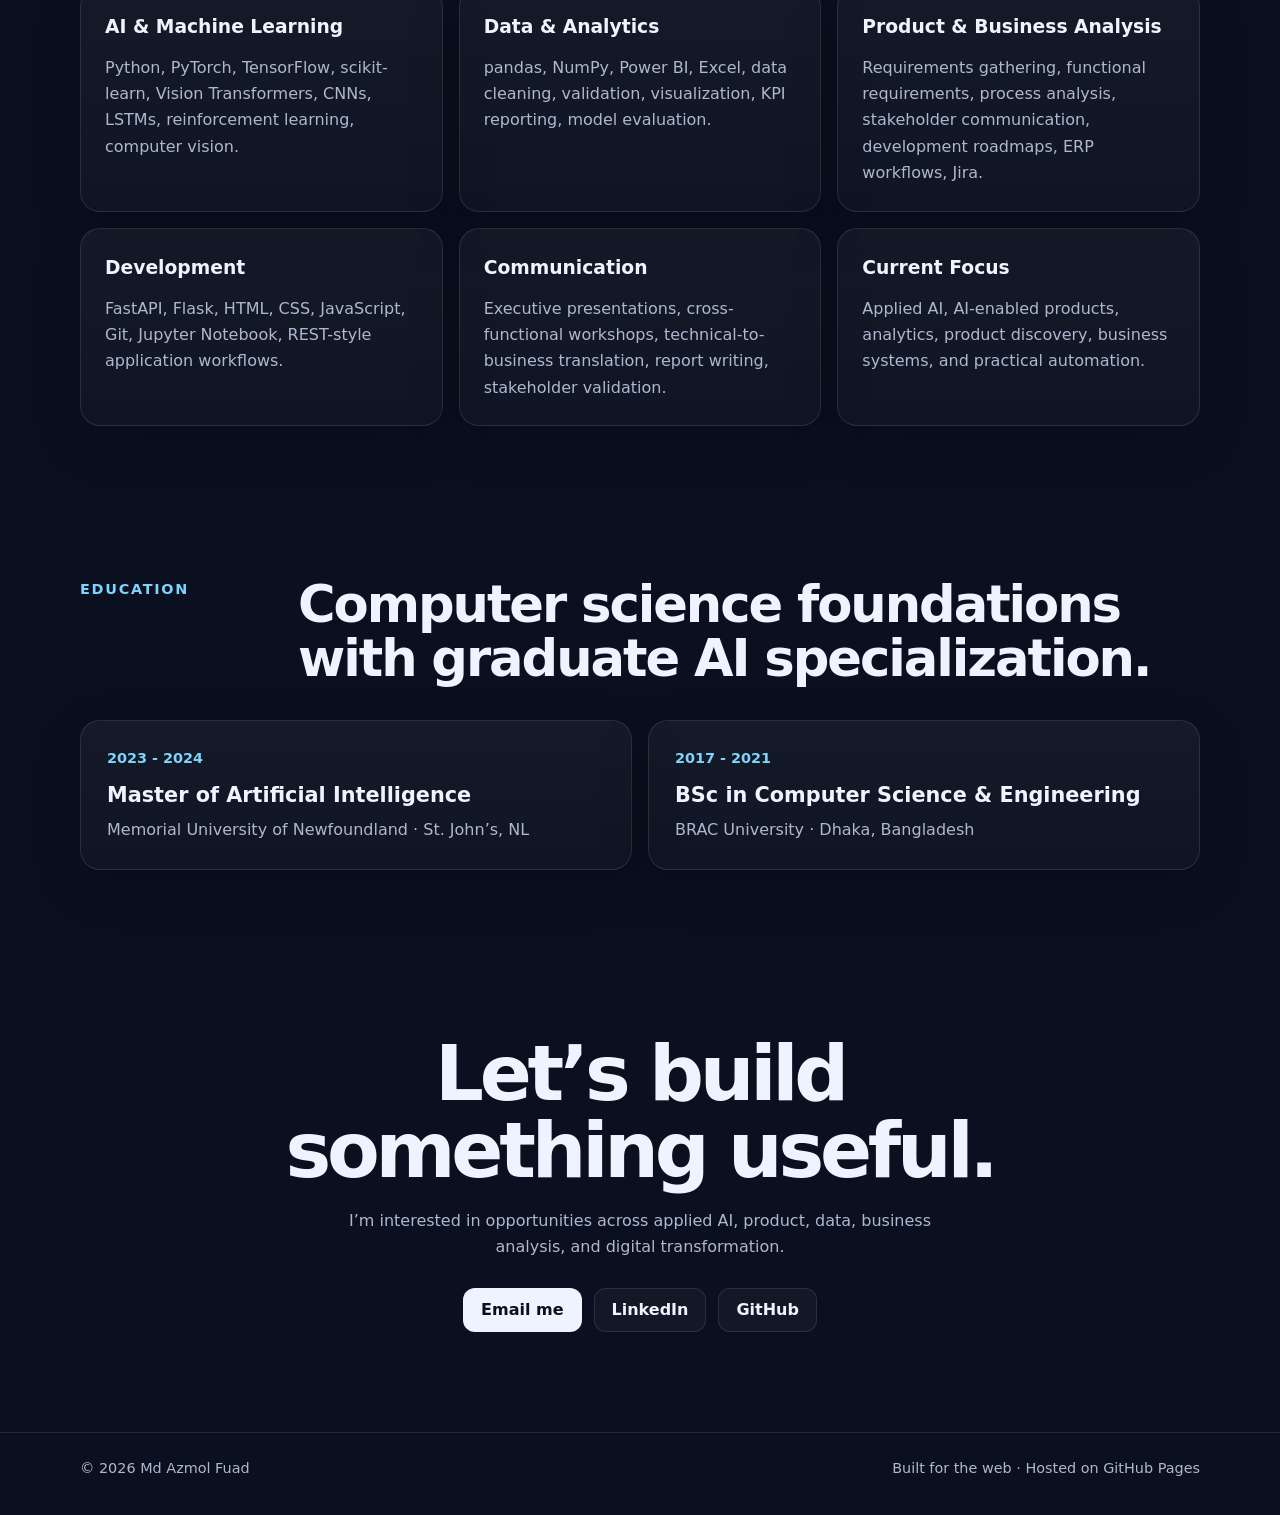
==== commit 1df30981: "Update index.html" ====
--- a/index.html
+++ b/index.html
@@ -521,7 +521,7 @@
           </article>
 
           <article class="card project">
-            <div class="project-media"><div class="project-placeholder">RL</div></div>
+            <div class="project-media"><img src="assets/Multi-Armed Bandit Learning Workflow.png" alt="Multi-Armed Bandit Learning Workflow" /></div>
             <div class="project-body">
               <div class="project-top"><span class="num">06</span><span class="tag">Reinforcement Learning</span></div>
               <h3>Bandit Learning Experiments</h3>
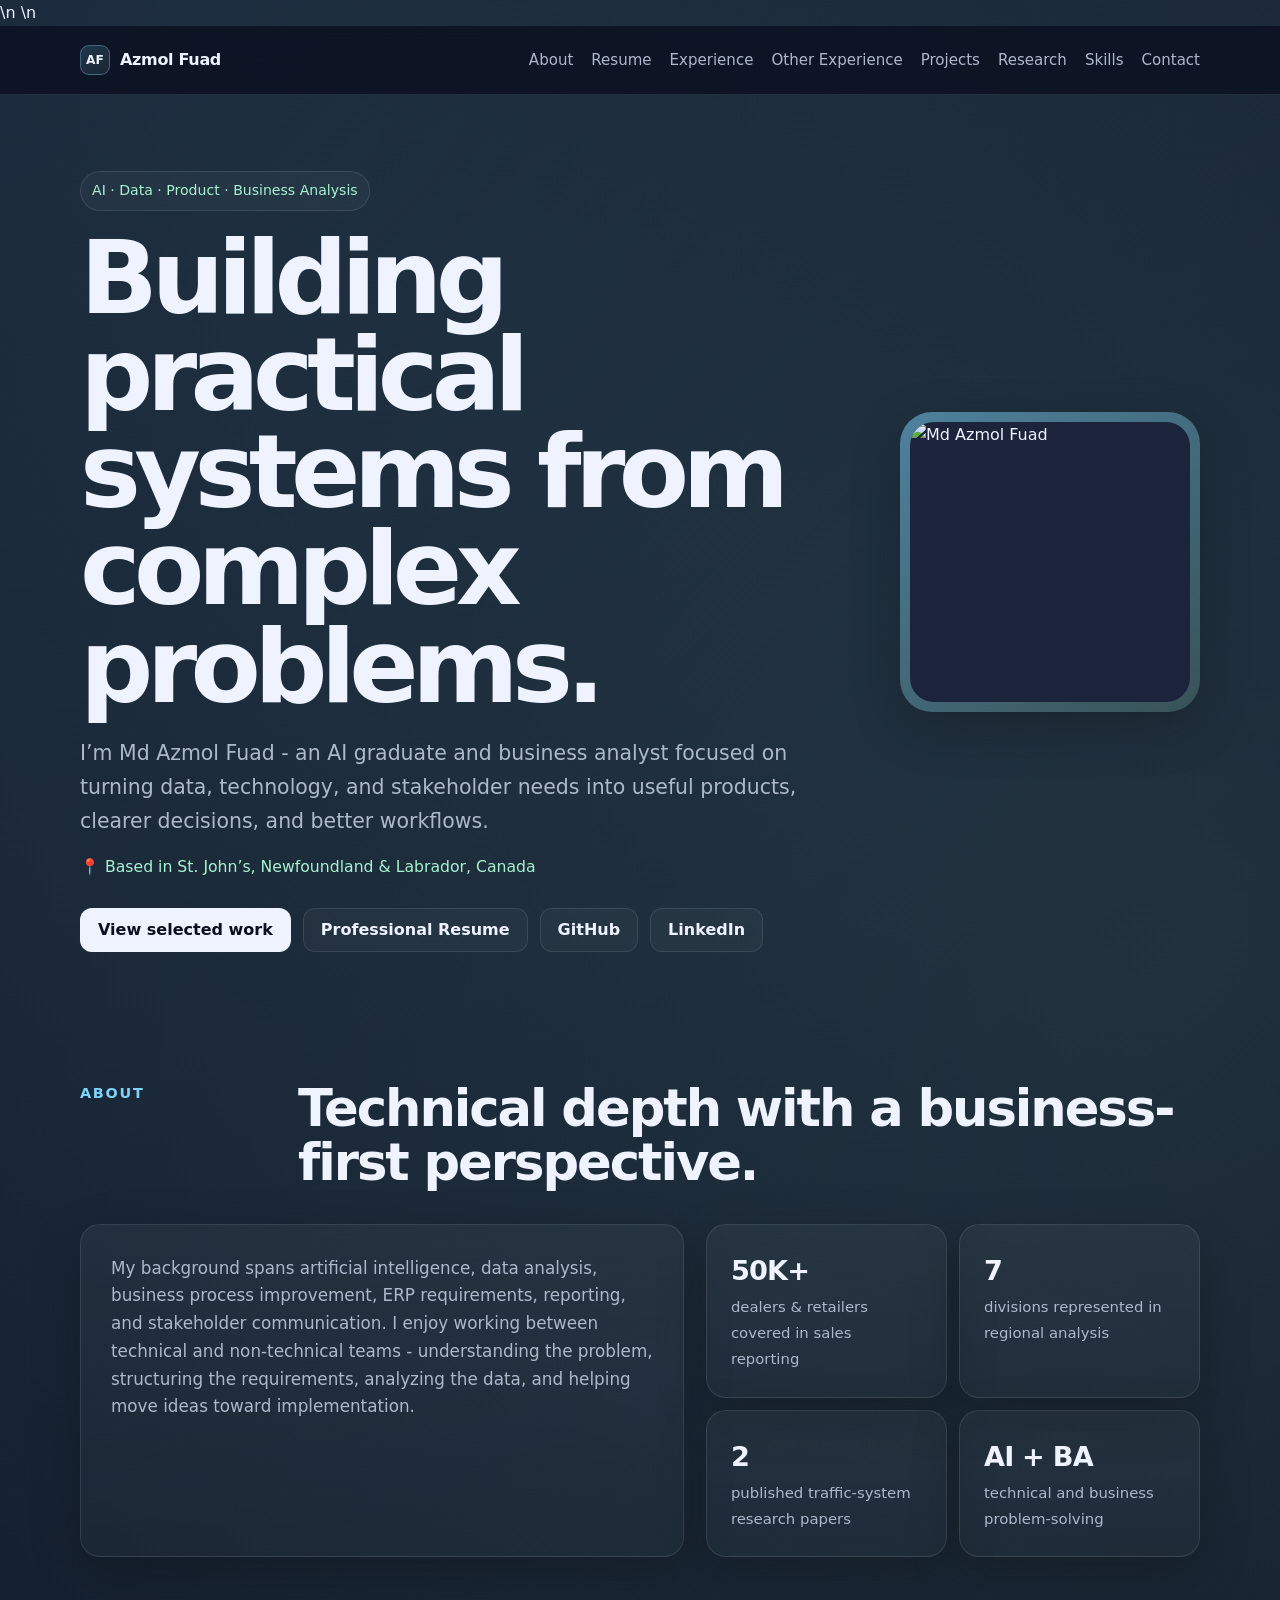
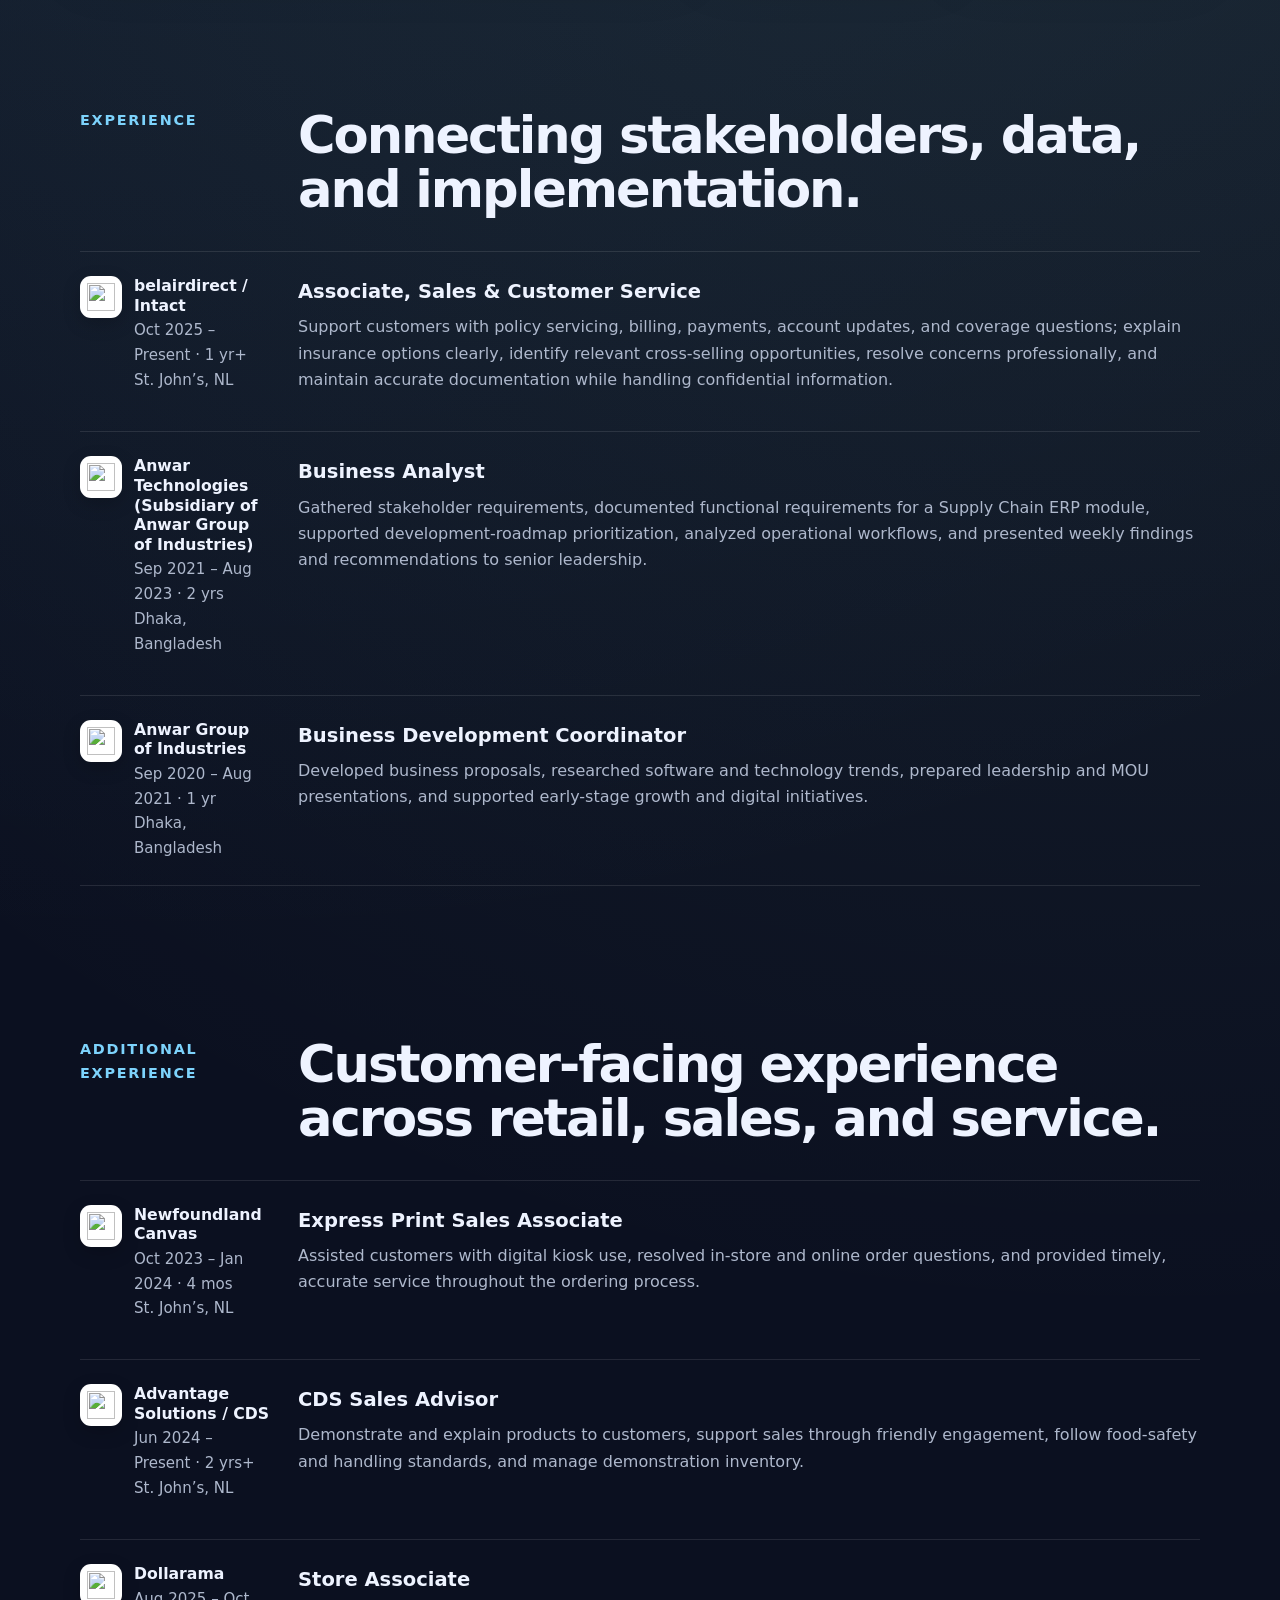
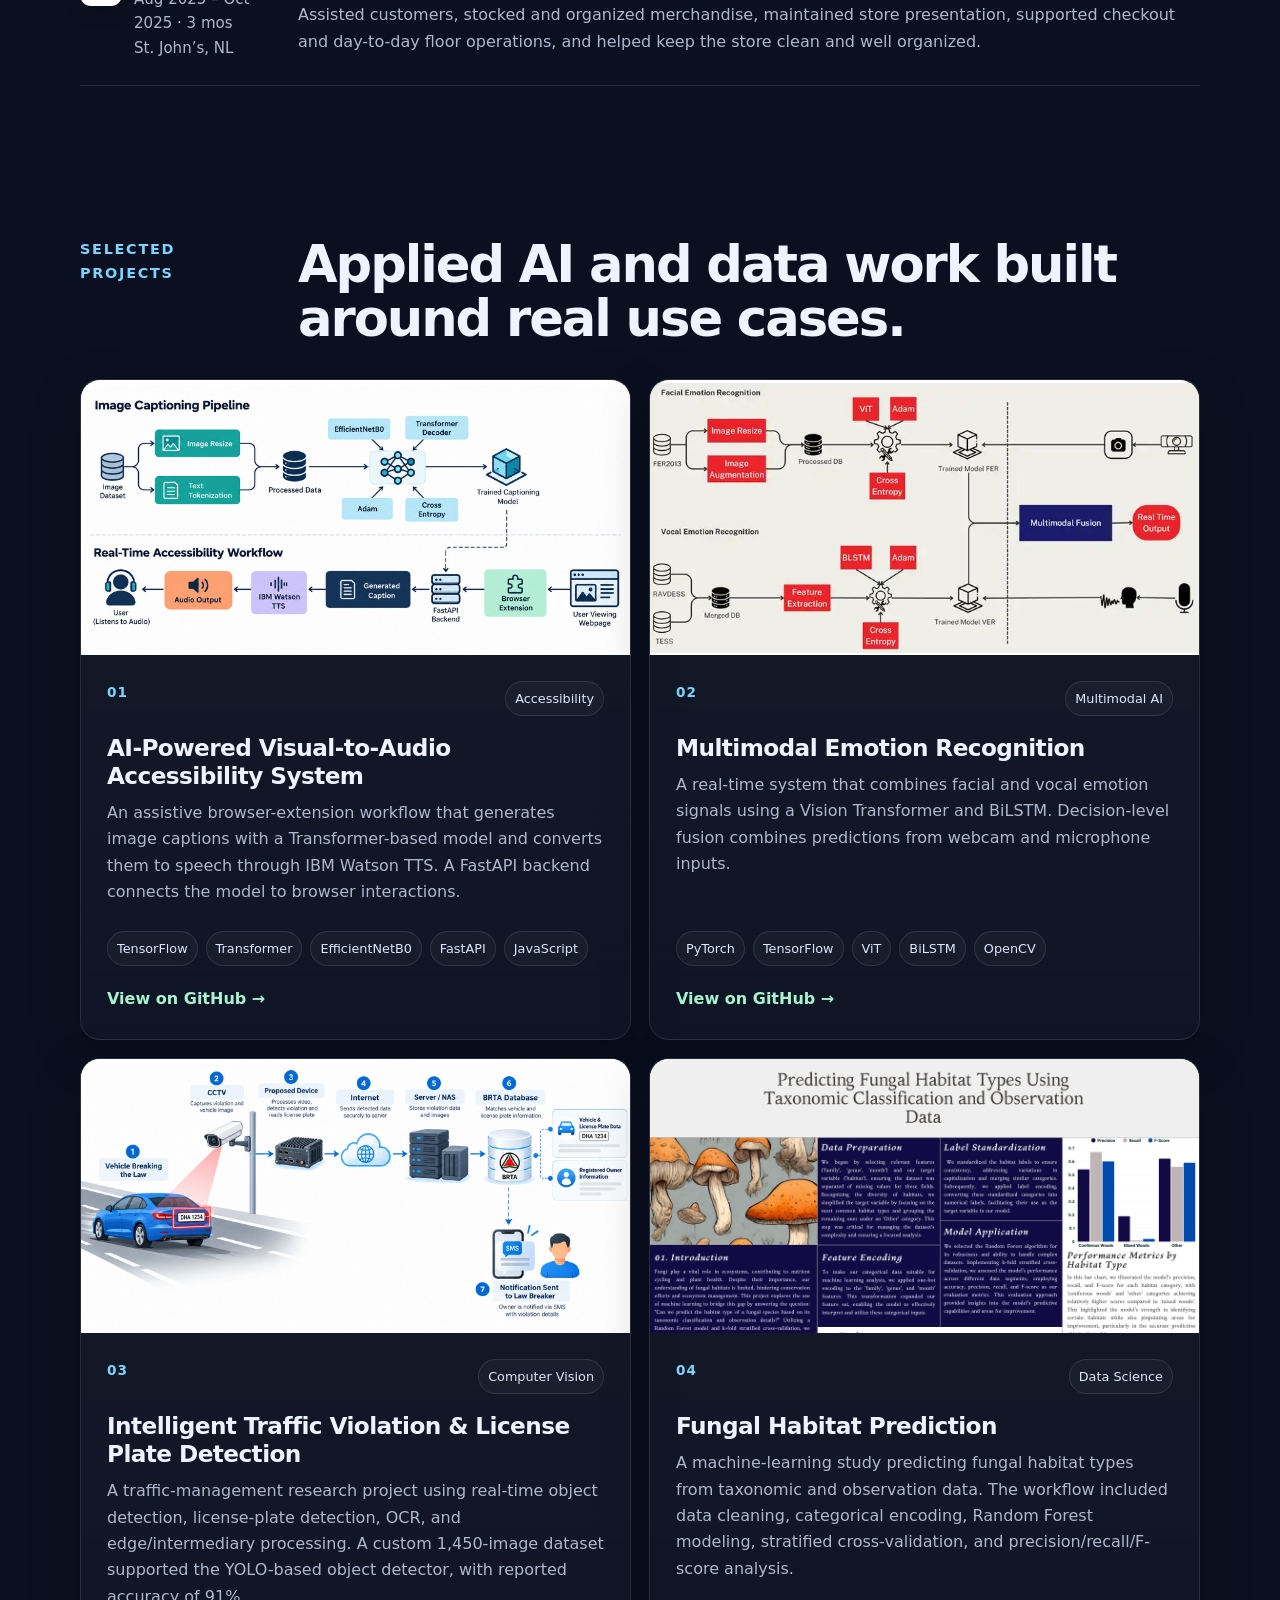
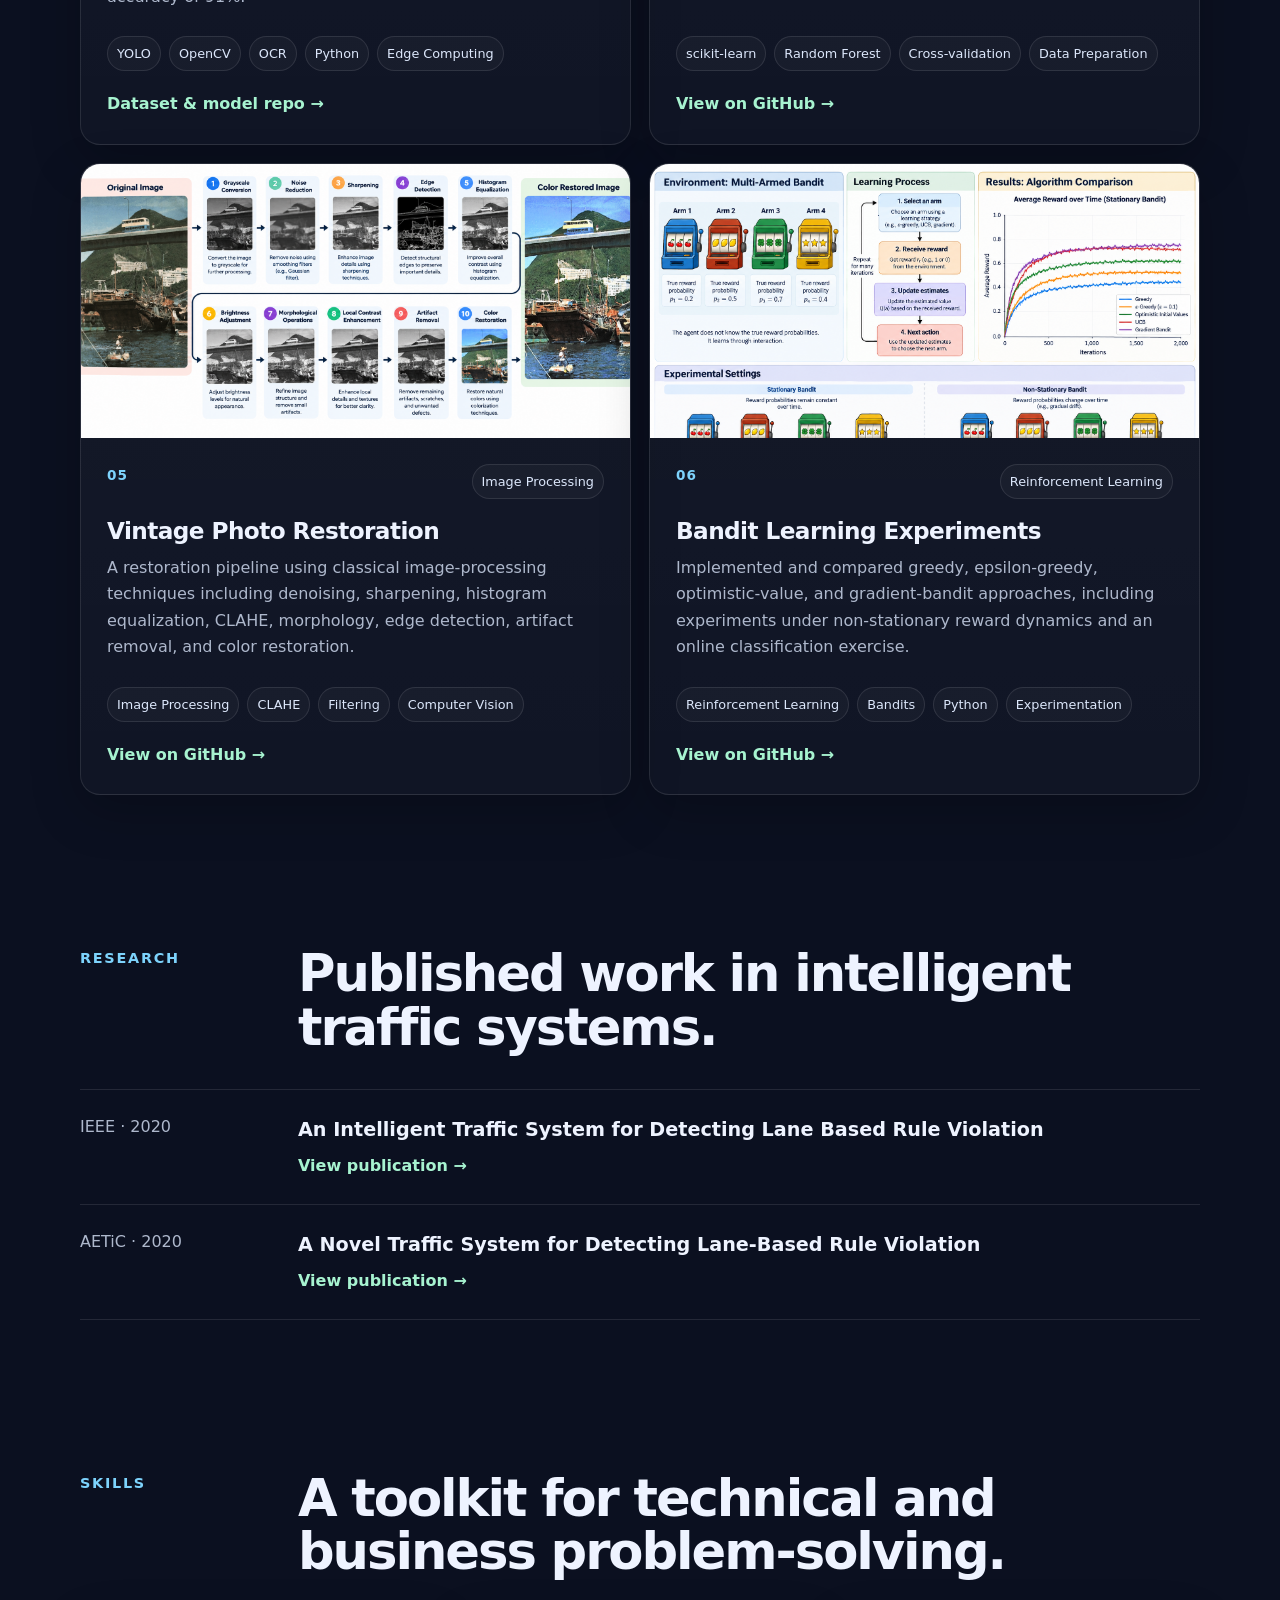
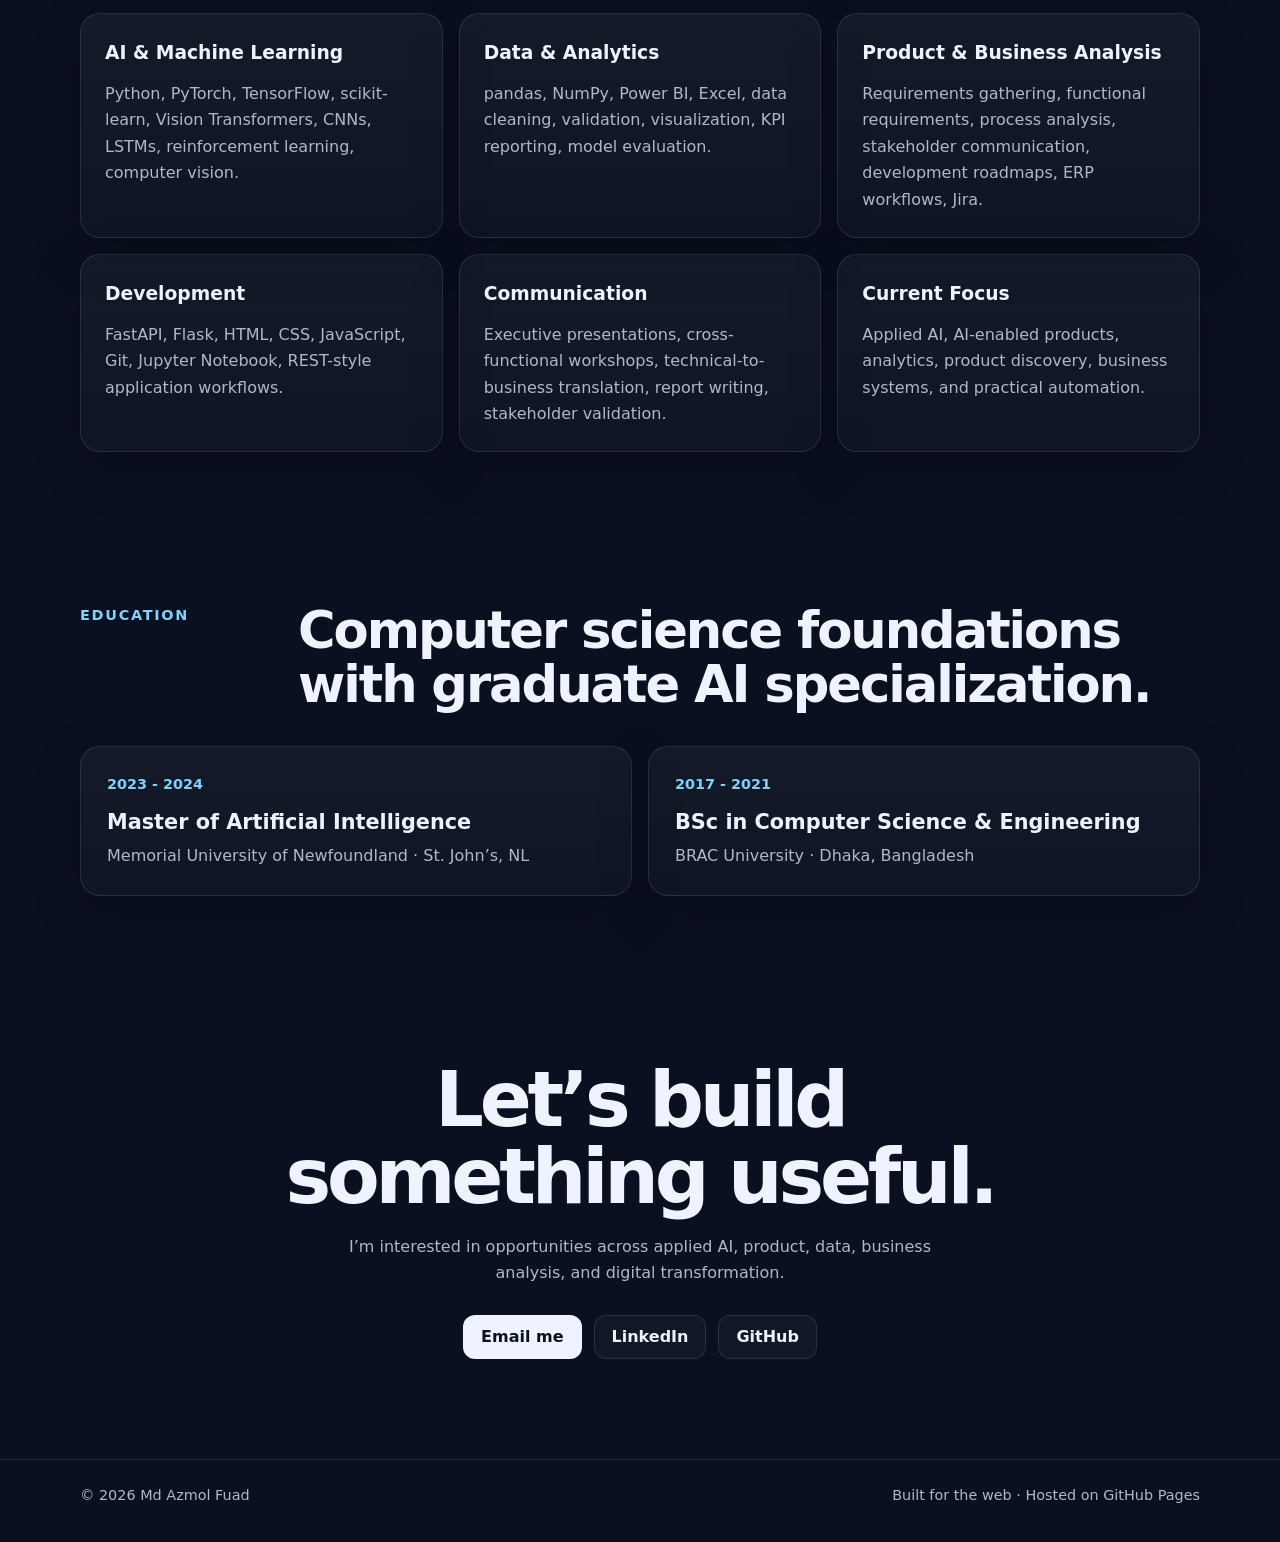
==== commit 49634c39: "Prepare portfolio for GA4 analytics" ====
--- a/index.html
+++ b/index.html
@@ -4,7 +4,7 @@
   <meta charset="UTF-8" />
   <meta name="viewport" content="width=device-width, initial-scale=1.0" />
   <meta name="description" content="Portfolio of Md Azmol Fuad - AI, data, product, and business analysis." />
-  <meta name="theme-color" content="#0b1020" />
+  <meta name="theme-color" content="#0b1020" />\n  <meta name="ga4-id" content="" />
   <link rel="icon" href="favicon.svg" type="image/svg+xml" />
   <title>Md Azmol Fuad | AI, Data & Product</title>
   <style>
@@ -311,7 +311,7 @@
       h1 { font-size: clamp(3.1rem, 17vw, 5rem); }
     }
   </style>
-</head>
+  <script src="analytics.js" defer></script>\n</head>
 <body>
   <nav>
     <div class="wrap nav-inner">
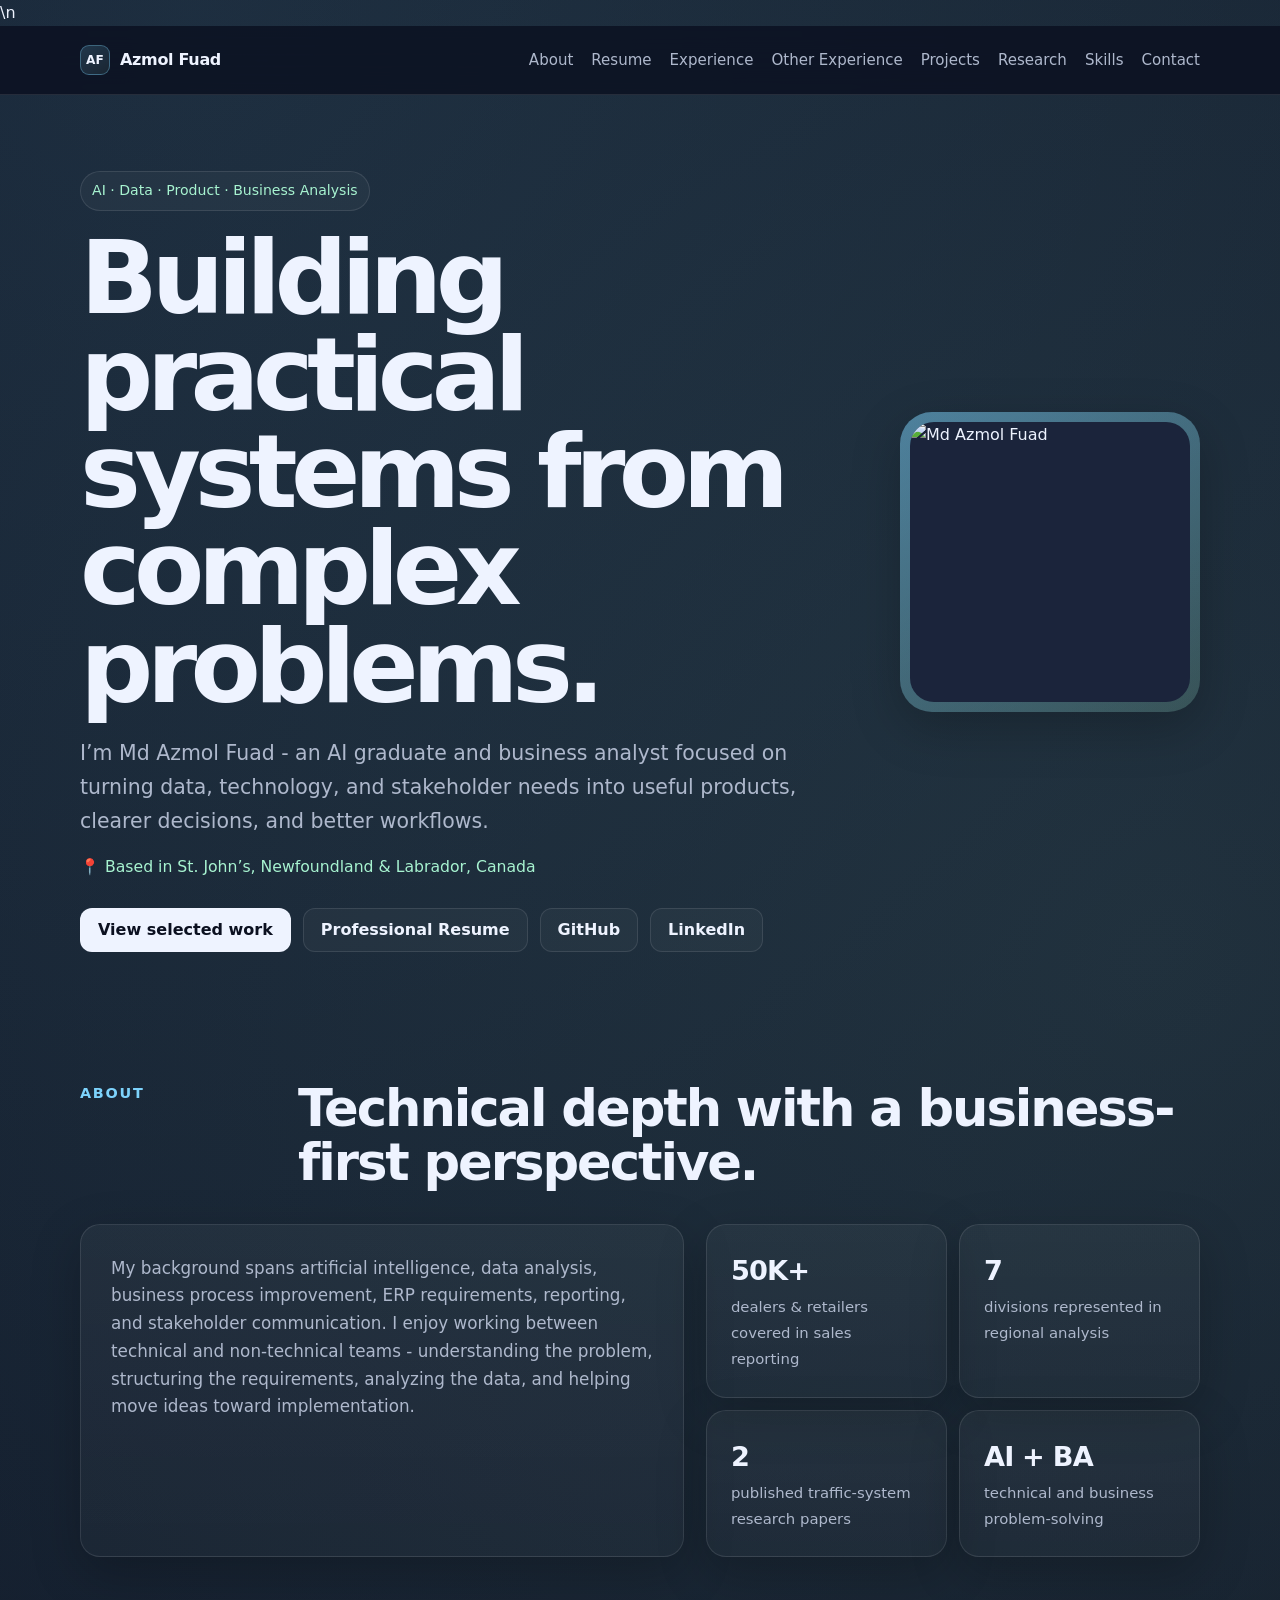
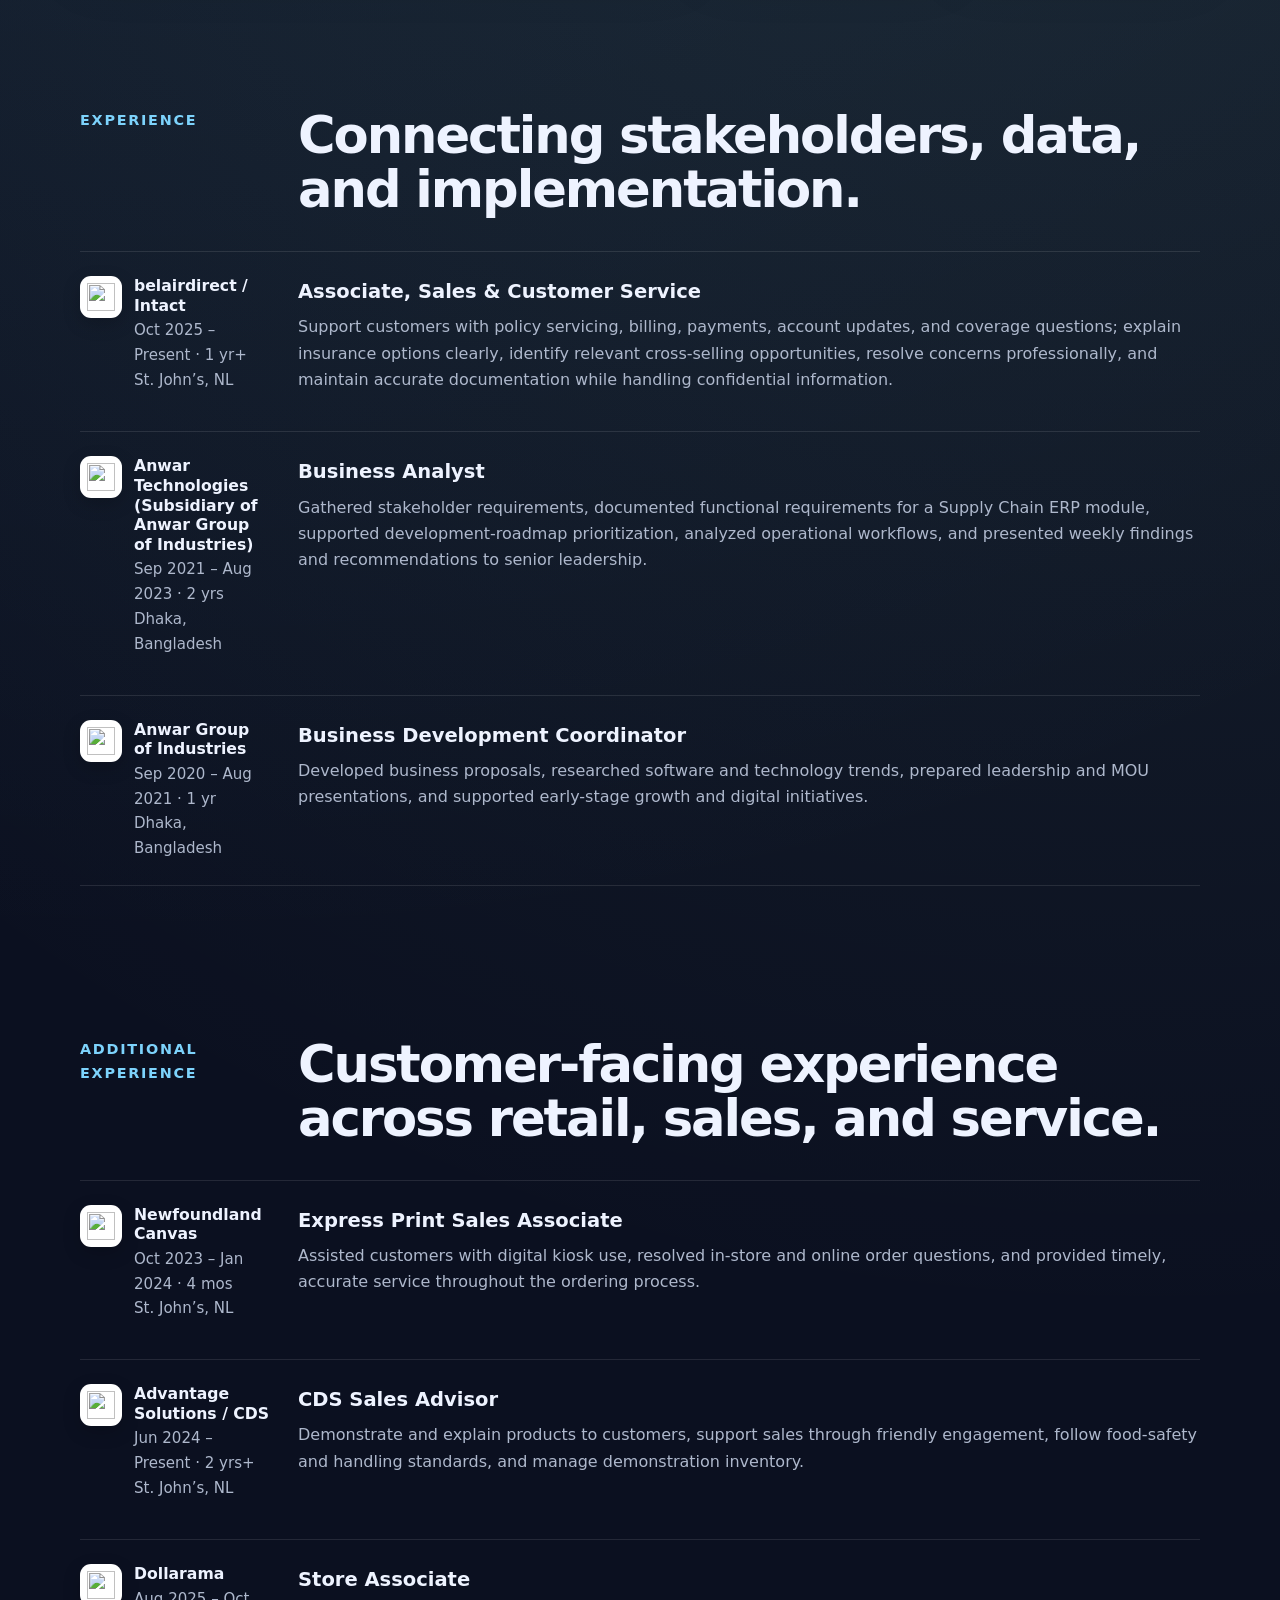
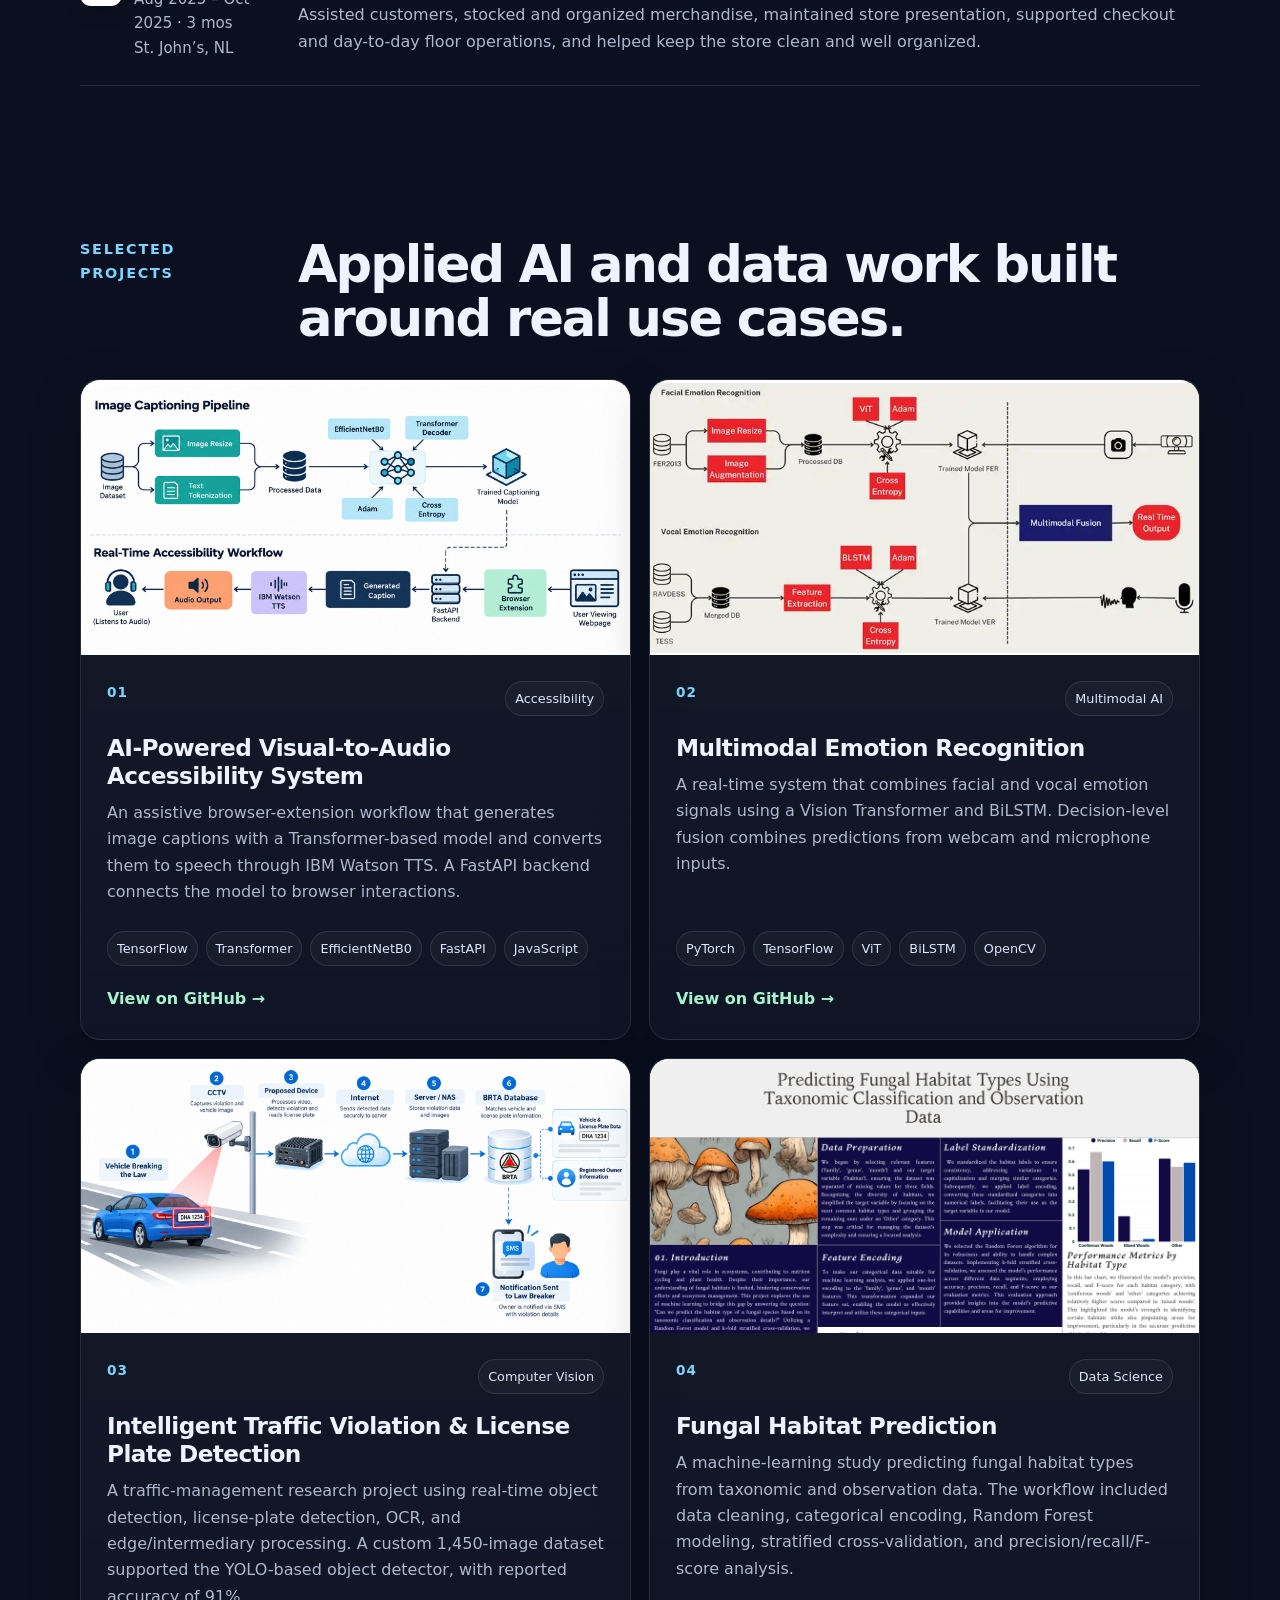
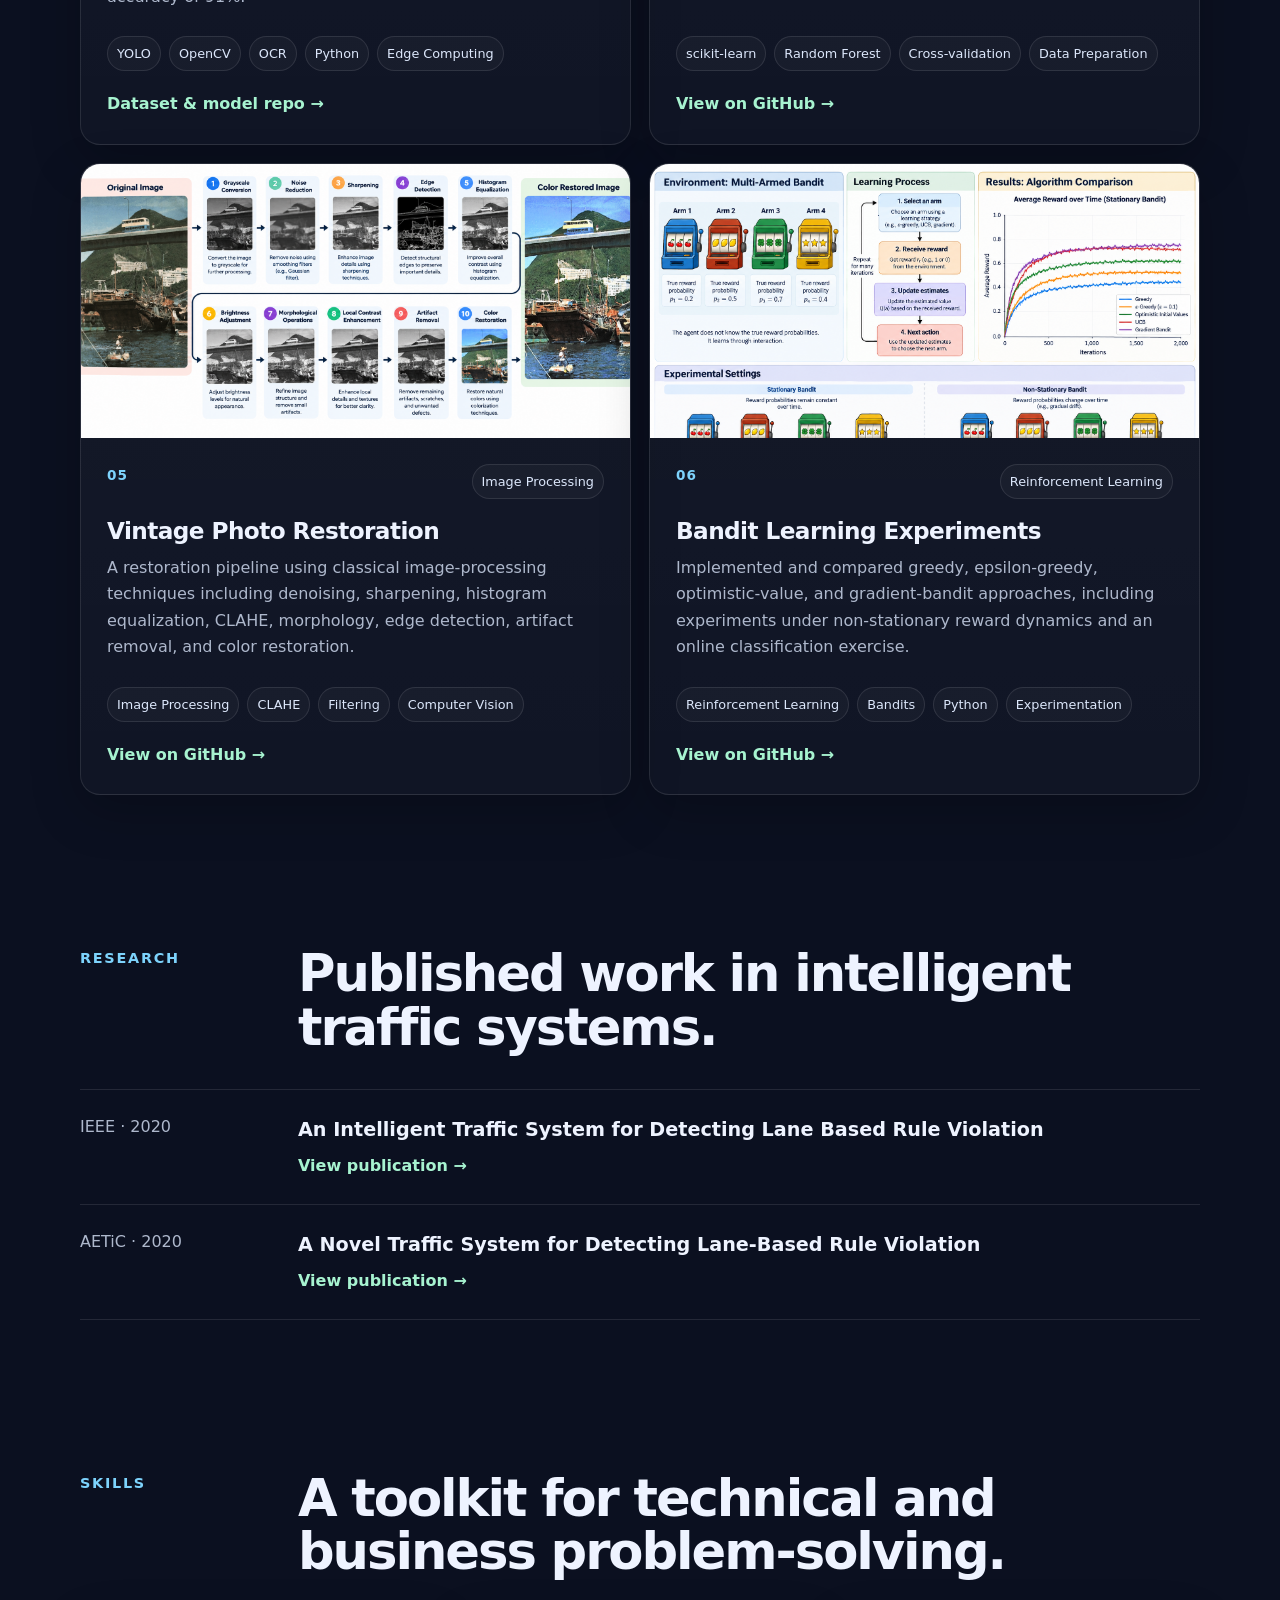
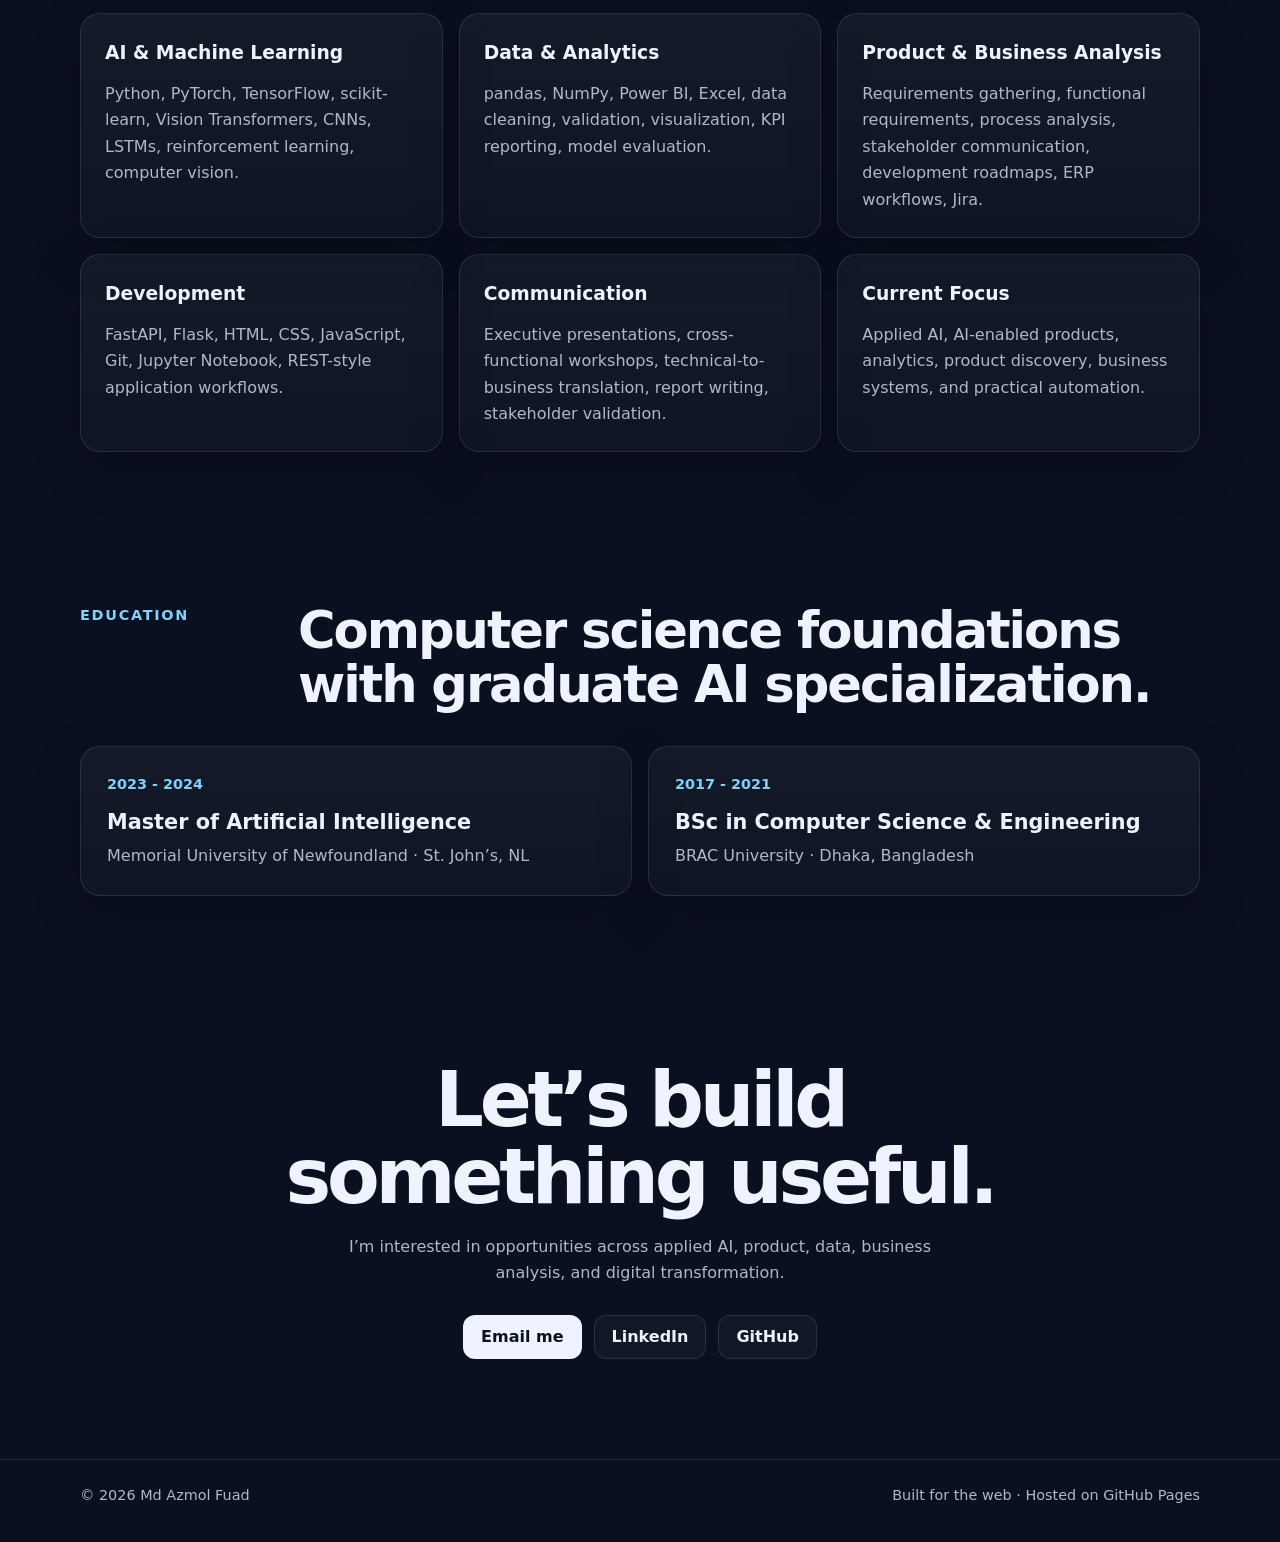
==== commit f6433176: "Update index.html" ====
--- a/index.html
+++ b/index.html
@@ -4,7 +4,7 @@
   <meta charset="UTF-8" />
   <meta name="viewport" content="width=device-width, initial-scale=1.0" />
   <meta name="description" content="Portfolio of Md Azmol Fuad - AI, data, product, and business analysis." />
-  <meta name="theme-color" content="#0b1020" />\n  <meta name="ga4-id" content="" />
+  <meta name="theme-color" content="#0b1020" />  <meta name="ga4-id" content="G-QLG56QFEXY" />
   <link rel="icon" href="favicon.svg" type="image/svg+xml" />
   <title>Md Azmol Fuad | AI, Data & Product</title>
   <style>
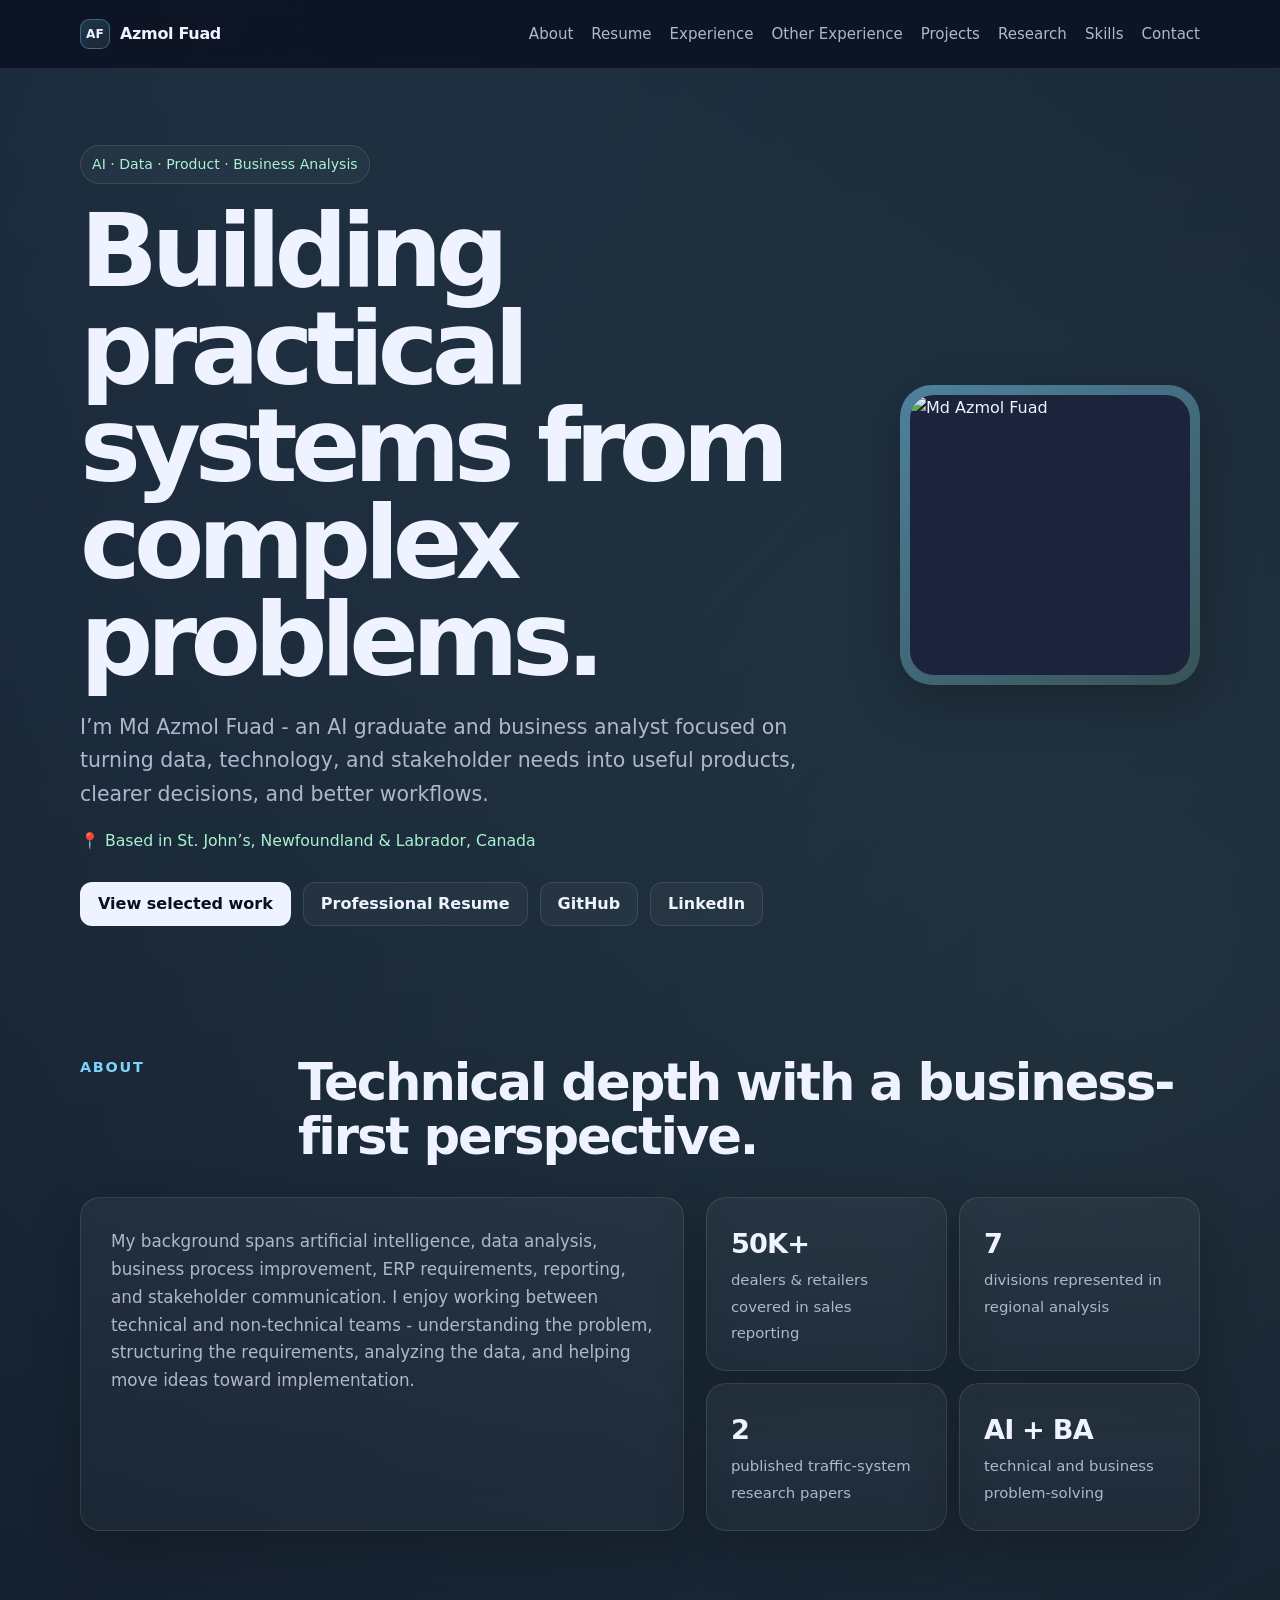
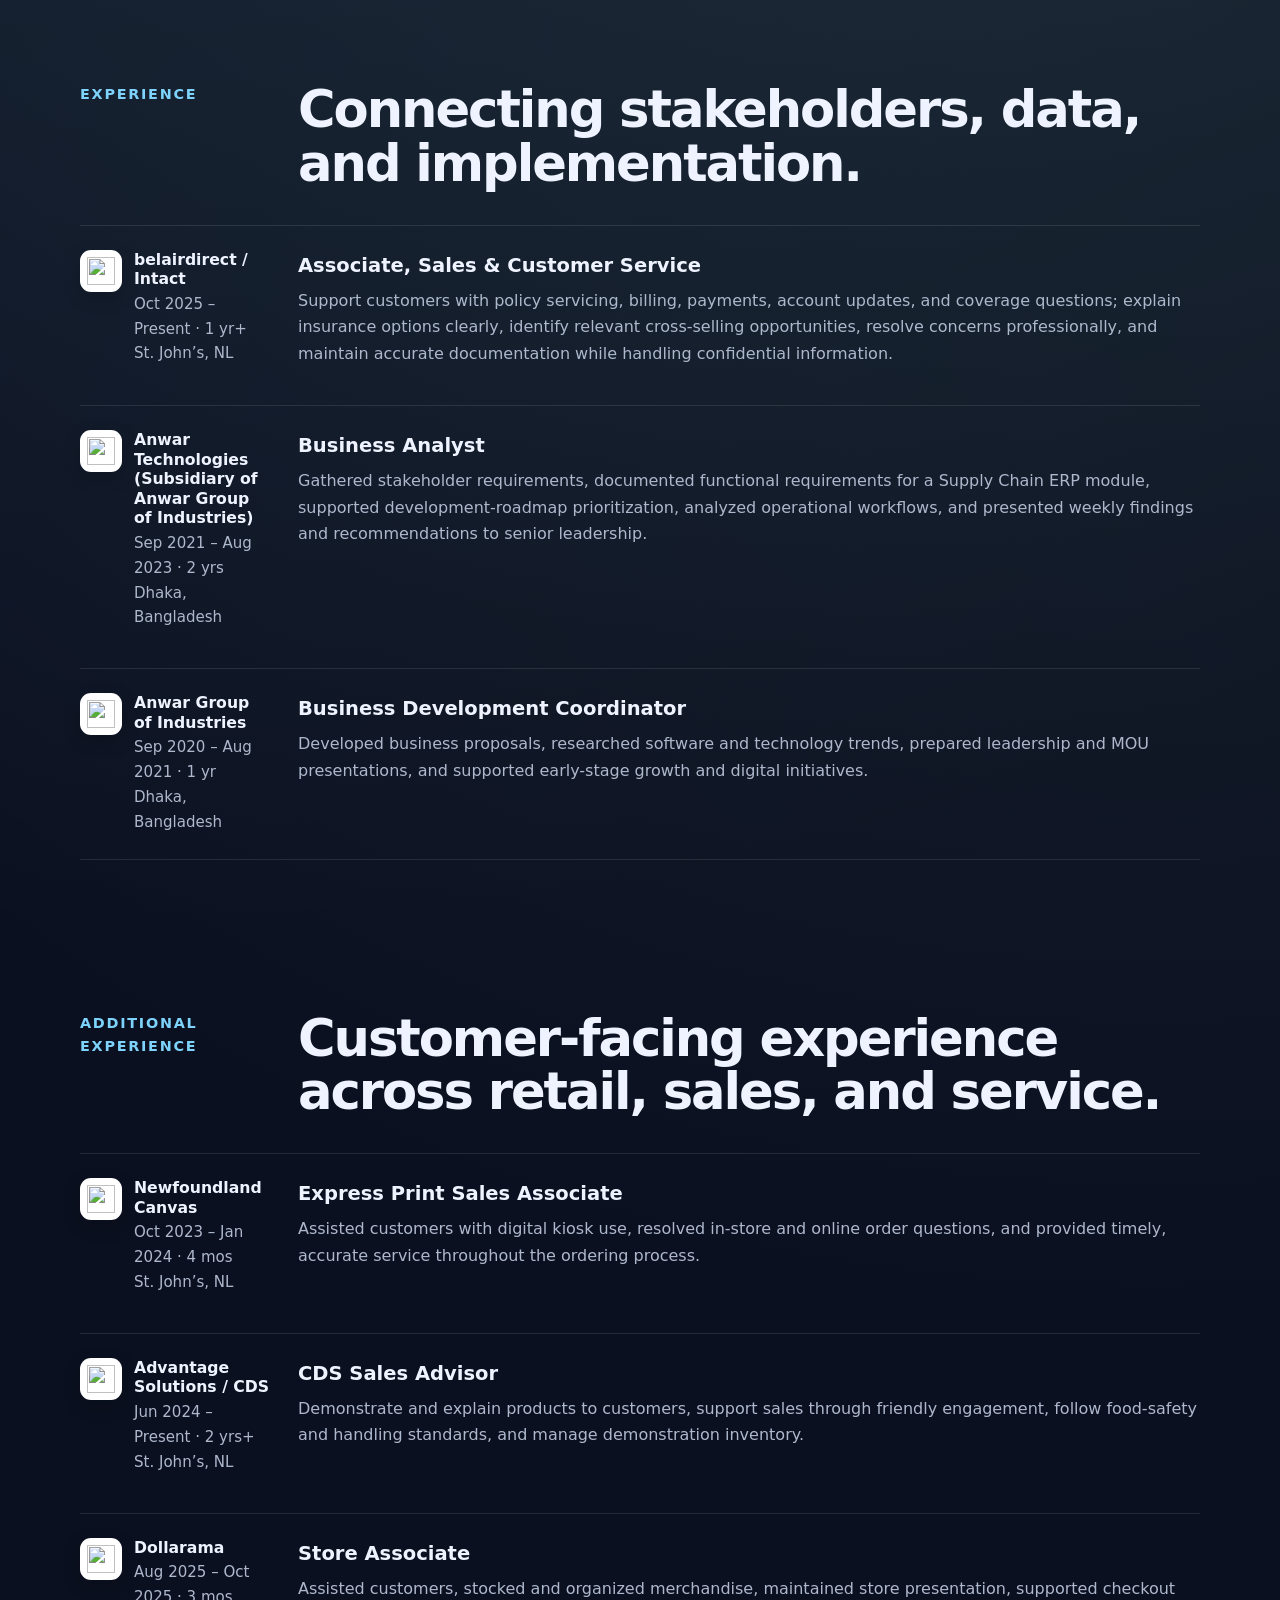
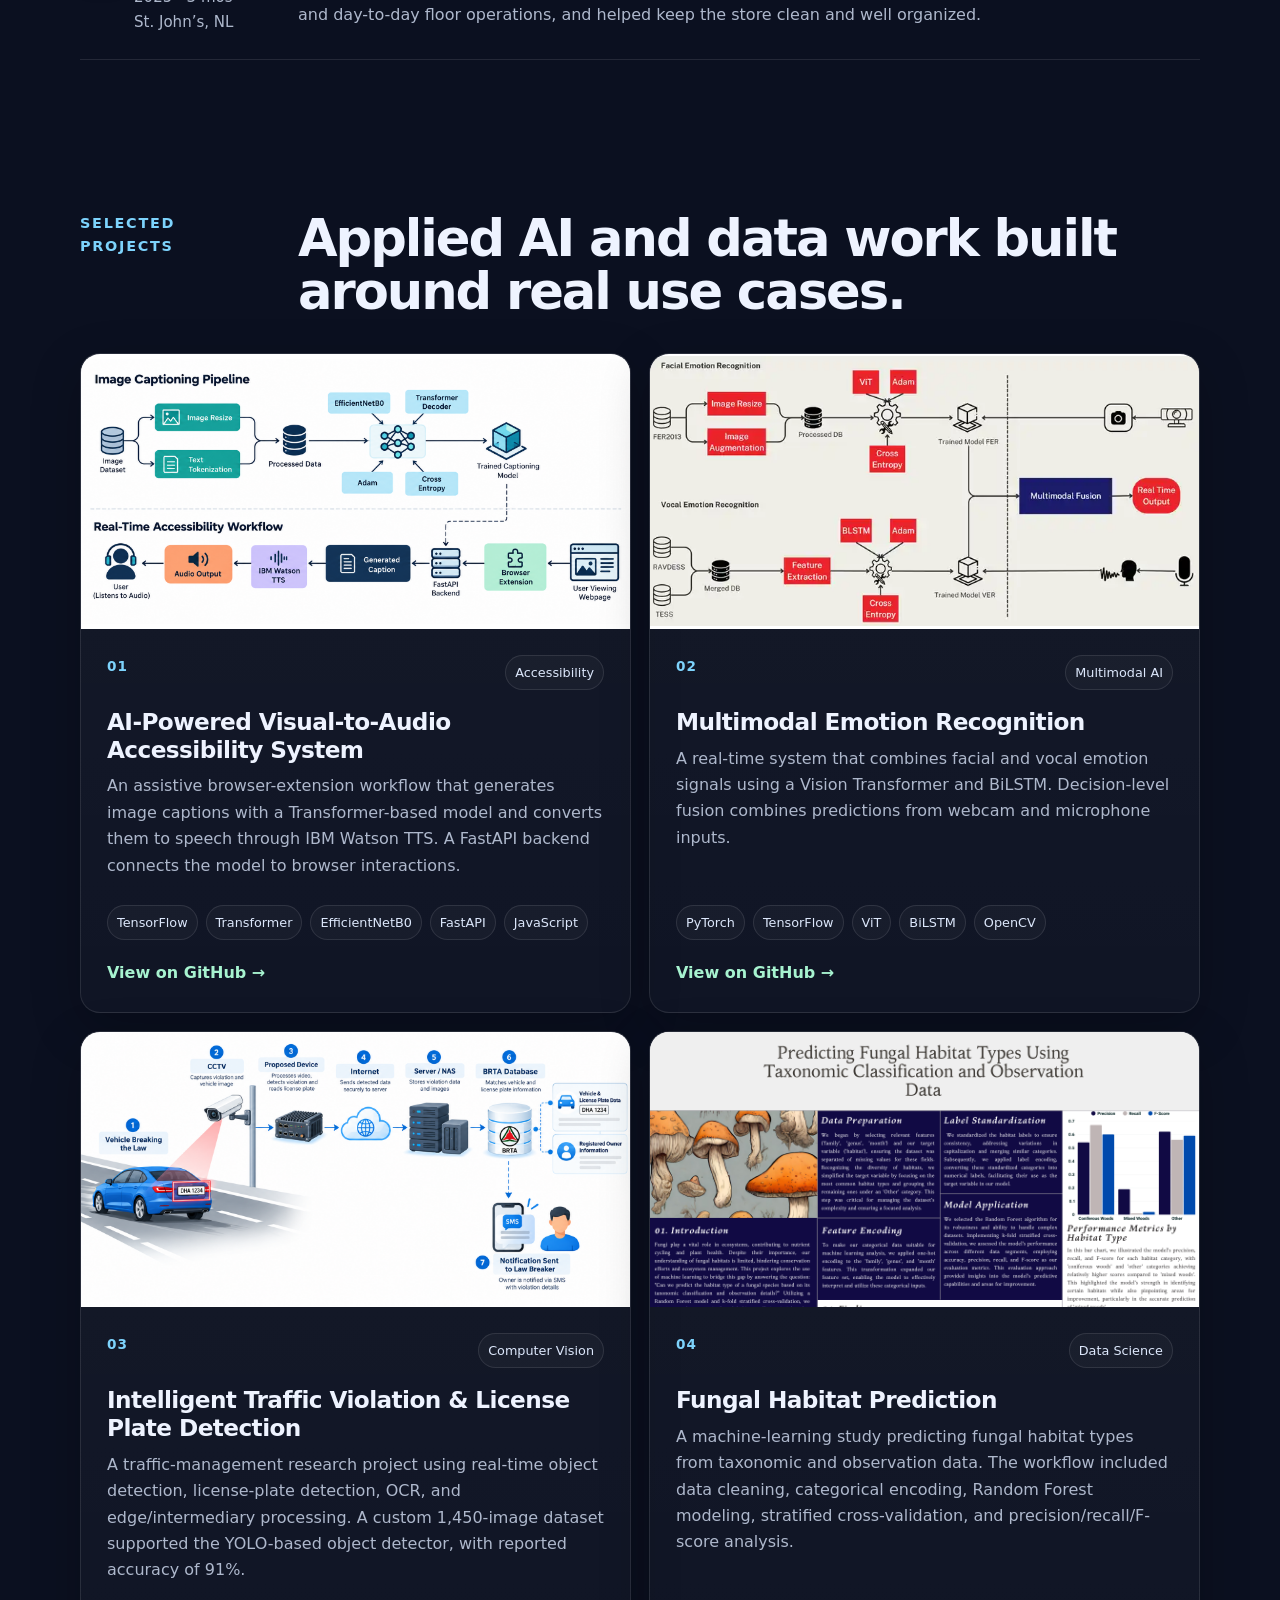
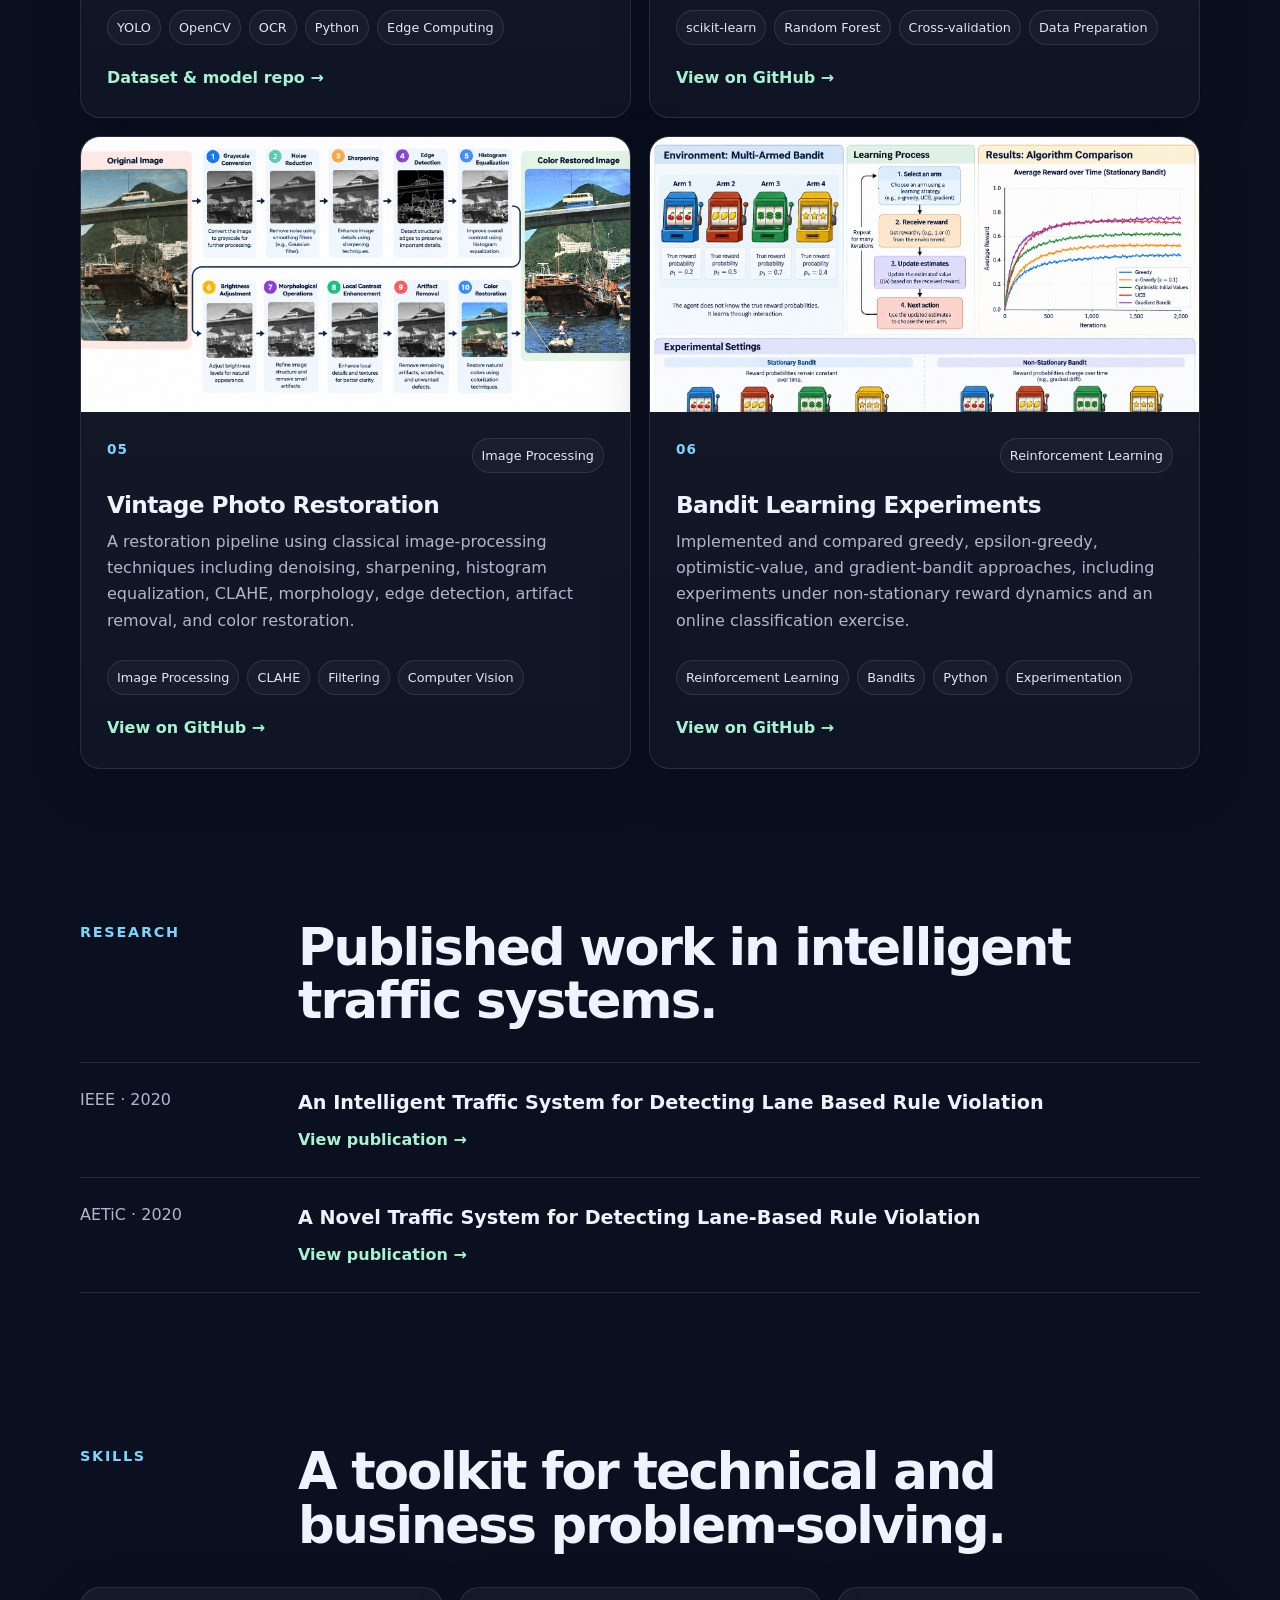
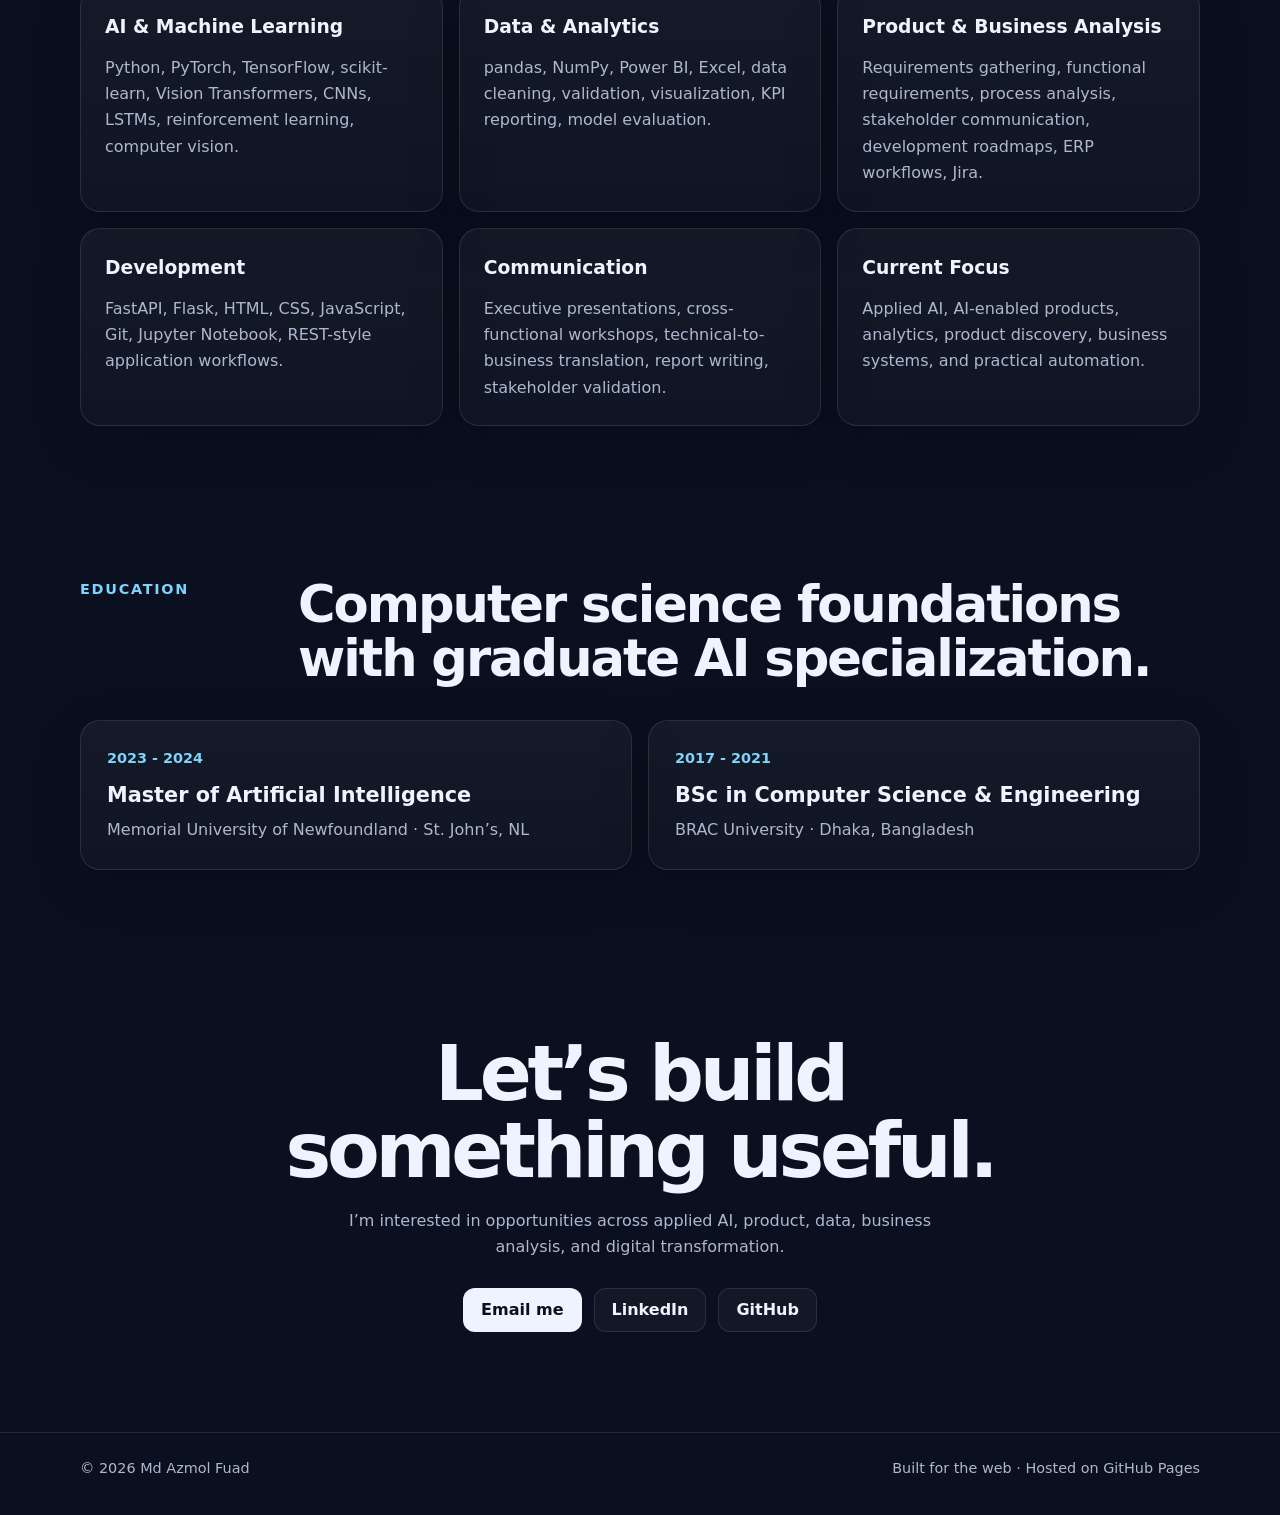
==== commit 48f1ab2e: "Update index.html" ====
--- a/index.html
+++ b/index.html
@@ -311,7 +311,7 @@
       h1 { font-size: clamp(3.1rem, 17vw, 5rem); }
     }
   </style>
-  <script src="analytics.js" defer></script>\n</head>
+  <script src="analytics.js" defer></script></head>
 <body>
   <nav>
     <div class="wrap nav-inner">
